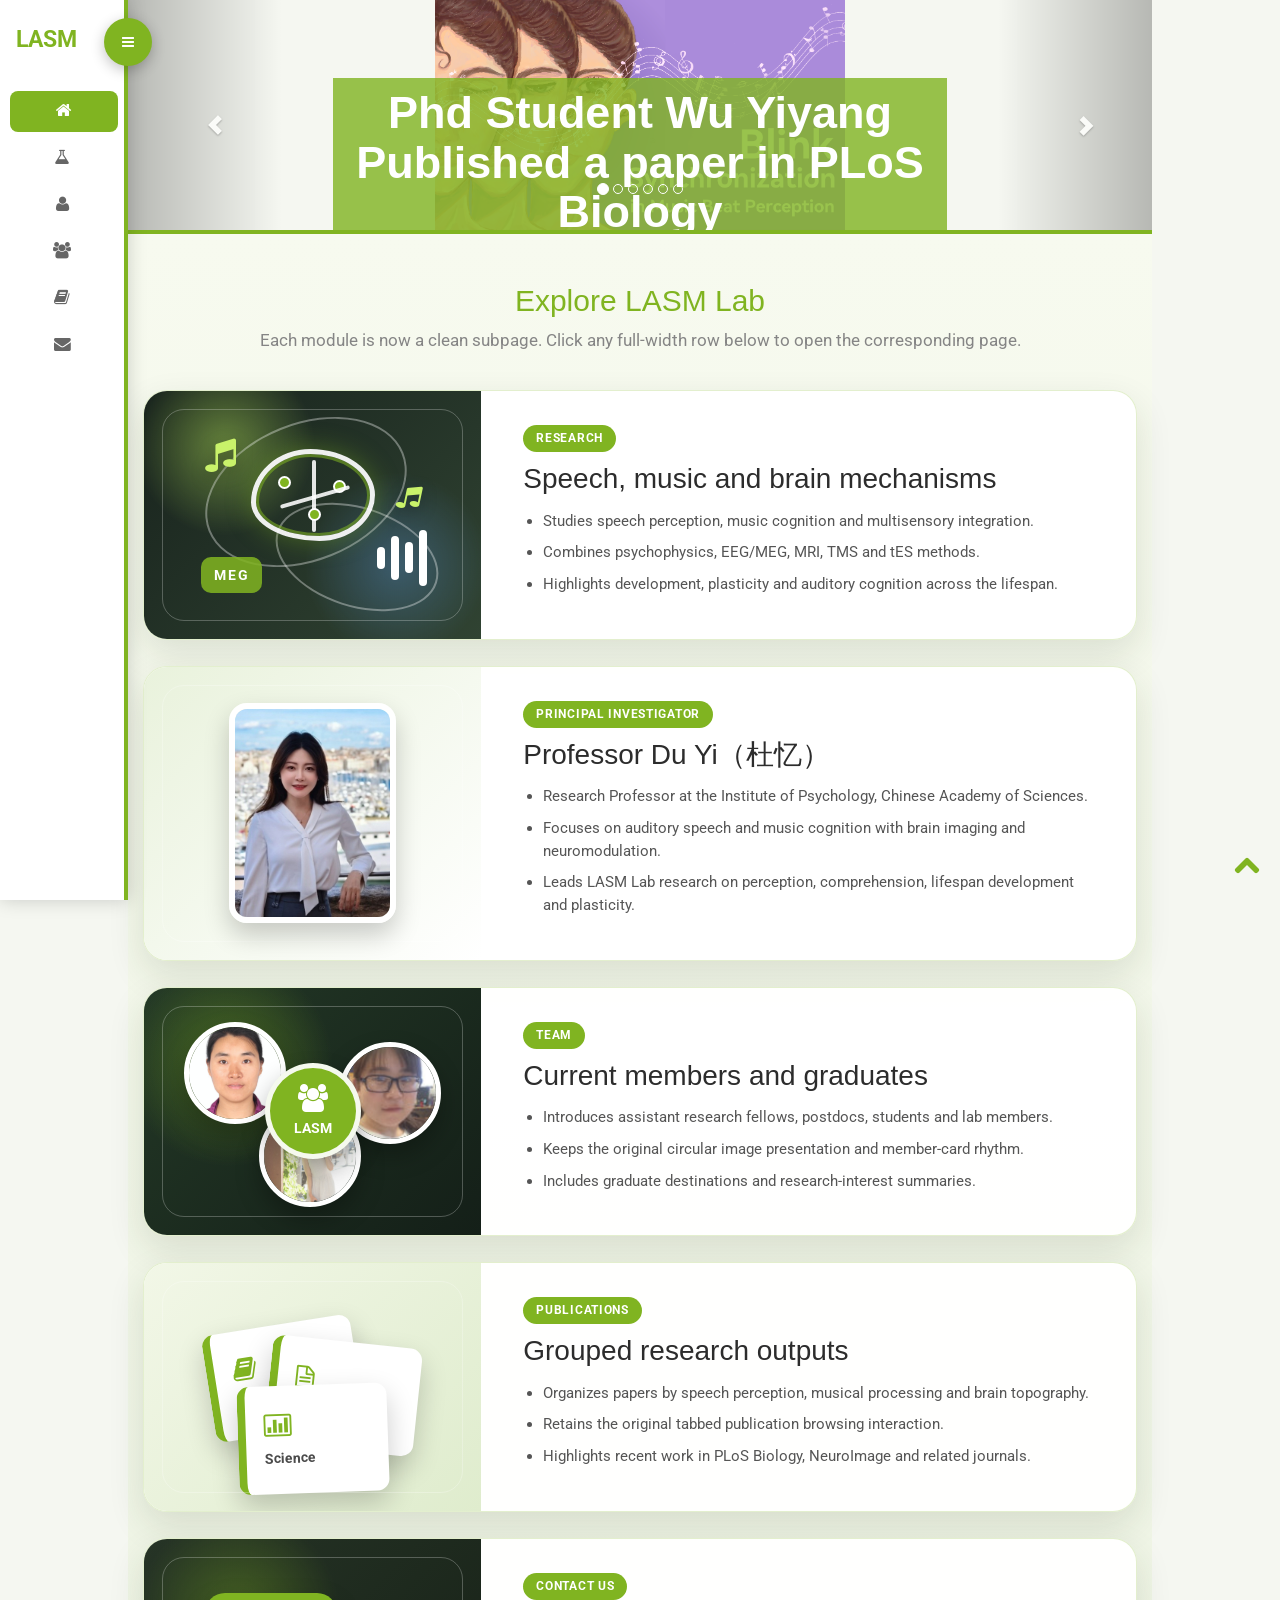
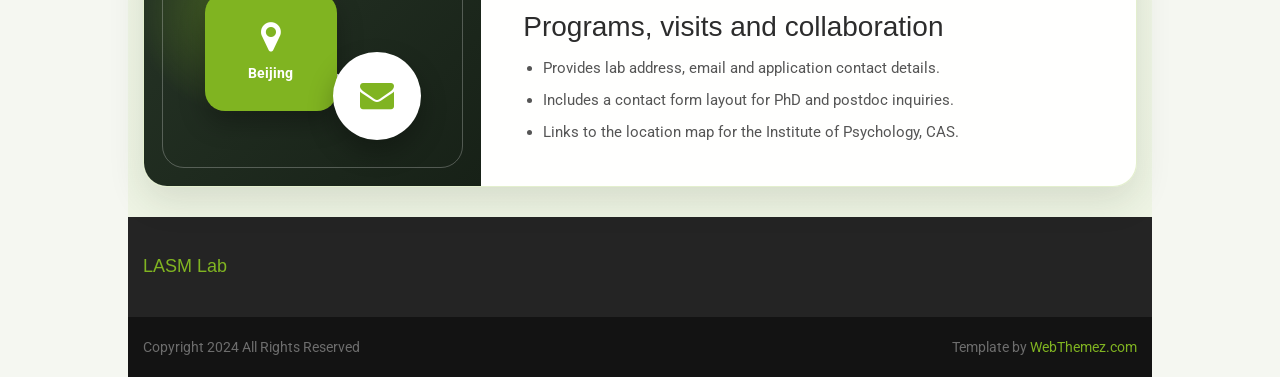
==== index.html @ 6d39d261 "Center page content within viewport" ====
<!doctype html>
<!--[if IE 7 ]>    <html lang="en-gb" class="isie ie7 oldie no-js"> <![endif]-->
<!--[if IE 8 ]>    <html lang="en-gb" class="isie ie8 oldie no-js"> <![endif]-->
<!--[if IE 9 ]>    <html lang="en-gb" class="isie ie9 no-js"> <![endif]-->
<!--[if (gt IE 9)|!(IE)]><!--> <html lang="en-gb" class="no-js"> <!--<![endif]-->
<head>
    <meta charset="utf-8">
    <meta name="viewport" content="width=device-width, initial-scale=1, maximum-scale=1">
    <!--[if lt IE 9]>
    <meta http-equiv="X-UA-Compatible" content="IE=edge,chrome=1">
    <![endif]-->
    <title>LASM Lab - Home</title>
    <meta name="description" content="LASM Lab website">
    <meta name="author" content="LASM Lab">
    <!--[if lt IE 9]>
    <script src="http://html5shim.googlecode.com/svn/trunk/html5.js"></script>
    <![endif]-->
    <!--[if lte IE 8]>
    <script type="text/javascript" src="http://explorercanvas.googlecode.com/svn/trunk/excanvas.js"></script>
    <![endif]-->
    <link rel="stylesheet" href="css/bootstrap.min.css" />
    <link rel="stylesheet" type="text/css" href="css/isotope.css" media="screen" />
    <link rel="stylesheet" href="js/fancybox/jquery.fancybox.css" type="text/css" media="screen" />
    <link rel="stylesheet" type="text/css" href="css/da-slider.css" />
    <link rel="stylesheet" href="css/styles.css" />
    <link href="font/css/font-awesome.min.css" rel="stylesheet">
    <style>
    .justified-text {
        text-align: justify;
        text-justify: inter-word;
    }

    .img-center {
        display: block;
        margin-left: auto;
        margin-right: auto;
        width: 40%;
        background-color: white;
    }

    .team-member .pos {
        color: white;
    }
    </style>
</head>
<body class="multi-page-site">
<div id="top"></div>
<button class="sidebar-toggle" type="button" aria-label="Toggle navigation" aria-expanded="true">
    <i class="fa fa-bars"></i>
</button>
<aside class="side-nav" aria-label="Main navigation">
    <a href="index.html" class="side-logo"><b>LASM</b><span> Lab</span></a>
    <nav>
        <ul>
                <li class="active"><a href="index.html"><i class="fa fa-home"></i><span>Home</span></a></li>
                <li><a href="research.html"><i class="fa fa-flask"></i><span>Research</span></a></li>
                <li><a href="pi.html"><i class="fa fa-user"></i><span>PI</span></a></li>
                <li><a href="team.html"><i class="fa fa-users"></i><span>Team</span></a></li>
                <li><a href="publications.html"><i class="fa fa-book"></i><span>Publications</span></a></li>
                <li><a href="contact.html"><i class="fa fa-envelope"></i><span>Contact Us</span></a></li>
        </ul>
    </nav>
</aside>
<div class="sidebar-scrim" aria-hidden="true"></div>
<main class="site-main">
<section id="home">
    <div id="myCarousel" class="carousel slide" data-ride="carousel">
        <!-- Indicators -->
        <ol class="carousel-indicators">
            <li data-target="#myCarousel" data-slide-to="0" class="active"></li>
            <li data-target="#myCarousel" data-slide-to="1"></li>
            <li data-target="#myCarousel" data-slide-to="2"></li>
            <li data-target="#myCarousel" data-slide-to="3"></li>
            <li data-target="#myCarousel" data-slide-to="4"></li>
            <li data-target="#myCarousel" data-slide-to="5"></li>
        </ol>
        <div class="carousel-inner">
            <div class="item active">
                <a href="https://doi.org/10.1371/journal.pbio.3003456" target="_blank">
                    <img src="images/Plosbiology_yiyang.png" alt="First slide" class="img-center" />
                </a>
                <div class="container">
                    <div class="carousel-caption">
                        <h1>Phd Student Wu Yiyang Published a paper in PLoS Biology</h1>
                    </div>
                </div>
            </div>
            <div class="item">
                <a href="https://doi.org/10.1371/journal.pbio.3003247" target="_blank">
                    <img src="images/Plosbiology_zhanglei.png" alt="Second slide" class="img-center" />
                </a>
                <div class="container">
                    <div class="carousel-caption">
                        <h1>Phd Student Zhang Lei Published a paper in PLoS Biology</h1>
                    </div>
                </div>
            </div>
            <div class="item">
                <a href="https://doi.org/10.1016/j.neuroimage.2024.120804" target="_blank">
                    <img src="images/guowei_neuroimage.jpg" alt="Third slide" class="img-center" />
                </a>
                <div class="container">
                    <div class="carousel-caption">
                        <h1>Phd Student Wu Guowei Published a paper in Neuroimage</h1>
                    </div>
                </div>
            </div>
            <div class="item">
                <a href="https://www.nature.com/articles/s42003-024-06630-7#Abs1" target="_blank">
                    <img src="images/Wang_CB.png" alt="Fourth slide" class="img-center" />
                </a>
                <div class="container">
                    <div class="carousel-caption">
                        <h1>Assistant Research Professor Wang Xiuyi Published a paper in Communications Biology</h1>
                    </div>
                </div>
            </div>
            <div class="item">
                <a href="https://psych.cas.cn/news/kyjz/202406/t20240612_7187549.html" target="_blank">
                    <img src="images/Jin_NB.png" alt="Fifth slide" class="img-center" />
                </a>
                <div class="container">
                    <div class="carousel-caption">
                        <h1>Post Doc Jin Xinhu Published a paper in Neuroscience Bulletin</h1>
                    </div>
                </div>
            </div>
            <div class="item">
                <a href="https://www.jneurosci.org/content/44/22/e2223232024" target="_blank">
                    <img src="images/JN_wang.jpg" alt="Sixth slide" class="img-center" />
                </a>
                <div class="container">
                    <div class="carousel-caption">
                        <h1>Assistant Research Professor Wang Published a paper in Journal of Neuroscience</h1>
                    </div>
                </div>
            </div>
        </div>
        <a class="left carousel-control" href="#myCarousel" data-slide="prev"><span class="glyphicon glyphicon-chevron-left"></span></a>
        <a class="right carousel-control" href="#myCarousel" data-slide="next"><span class="glyphicon glyphicon-chevron-right"></span></a>
    </div>
</section>
<section class="page-section quick-links-section">
    <div class="container">
        <div class="heading text-center home-section-heading">
            <h2>Explore LASM Lab</h2>
            <p>Each module is now a clean subpage. Click any full-width row below to open the corresponding page.</p>
        </div>
        <div class="subpage-list">
            <a class="subpage-row research-row" href="research.html" aria-label="Open Research page">
                <div class="subpage-visual research-visual" aria-hidden="true">
                    <div class="research-orbit orbit-one"></div>
                    <div class="research-orbit orbit-two"></div>
                    <div class="brain-shape">
                        <span class="brain-node node-one"></span>
                        <span class="brain-node node-two"></span>
                        <span class="brain-node node-three"></span>
                    </div>
                    <i class="fa fa-music music-note note-one"></i>
                    <i class="fa fa-music music-note note-two"></i>
                    <div class="meg-panel">MEG</div>
                    <div class="wave-line"><span></span><span></span><span></span><span></span></div>
                </div>
                <div class="subpage-copy">
                    <span class="subpage-label">Research</span>
                    <h3>Speech, music and brain mechanisms</h3>
                    <ul>
                        <li>Studies speech perception, music cognition and multisensory integration.</li>
                        <li>Combines psychophysics, EEG/MEG, MRI, TMS and tES methods.</li>
                        <li>Highlights development, plasticity and auditory cognition across the lifespan.</li>
                    </ul>
                </div>
            </a>

            <a class="subpage-row pi-row" href="pi.html" aria-label="Open PI page">
                <div class="subpage-visual photo-visual" aria-hidden="true">
                    <img src="images/duyi_latest.jpg" alt="">
                </div>
                <div class="subpage-copy">
                    <span class="subpage-label">Principal Investigator</span>
                    <h3>Professor Du Yi（杜忆）</h3>
                    <ul>
                        <li>Research Professor at the Institute of Psychology, Chinese Academy of Sciences.</li>
                        <li>Focuses on auditory speech and music cognition with brain imaging and neuromodulation.</li>
                        <li>Leads LASM Lab research on perception, comprehension, lifespan development and plasticity.</li>
                    </ul>
                </div>
            </a>

            <a class="subpage-row team-row" href="team.html" aria-label="Open Team page">
                <div class="subpage-visual team-visual" aria-hidden="true">
                    <img class="team-bubble bubble-one" src="images/WangXiuyi.PNG" alt="">
                    <img class="team-bubble bubble-two" src="images/ZhaoWanying.PNG" alt="">
                    <img class="team-bubble bubble-three" src="images/YouSiqi.PNG" alt="">
                    <div class="team-center"><i class="fa fa-users"></i><span>LASM</span></div>
                </div>
                <div class="subpage-copy">
                    <span class="subpage-label">Team</span>
                    <h3>Current members and graduates</h3>
                    <ul>
                        <li>Introduces assistant research fellows, postdocs, students and lab members.</li>
                        <li>Keeps the original circular image presentation and member-card rhythm.</li>
                        <li>Includes graduate destinations and research-interest summaries.</li>
                    </ul>
                </div>
            </a>

            <a class="subpage-row publications-row" href="publications.html" aria-label="Open Publications page">
                <div class="subpage-visual publications-visual" aria-hidden="true">
                    <div class="paper-card paper-one"><i class="fa fa-book"></i><span>PLoS</span></div>
                    <div class="paper-card paper-two"><i class="fa fa-file-text-o"></i><span>NeuroImage</span></div>
                    <div class="paper-card paper-three"><i class="fa fa-bar-chart-o"></i><span>Science</span></div>
                </div>
                <div class="subpage-copy">
                    <span class="subpage-label">Publications</span>
                    <h3>Grouped research outputs</h3>
                    <ul>
                        <li>Organizes papers by speech perception, musical processing and brain topography.</li>
                        <li>Retains the original tabbed publication browsing interaction.</li>
                        <li>Highlights recent work in PLoS Biology, NeuroImage and related journals.</li>
                    </ul>
                </div>
            </a>

            <a class="subpage-row contact-row" href="contact.html" aria-label="Open Contact Us page">
                <div class="subpage-visual contact-visual" aria-hidden="true">
                    <div class="map-card">
                        <i class="fa fa-map-marker"></i>
                        <span>Beijing</span>
                    </div>
                    <div class="mail-card"><i class="fa fa-envelope"></i></div>
                    <div class="route-line"></div>
                </div>
                <div class="subpage-copy">
                    <span class="subpage-label">Contact Us</span>
                    <h3>Programs, visits and collaboration</h3>
                    <ul>
                        <li>Provides lab address, email and application contact details.</li>
                        <li>Includes a contact form layout for PhD and postdoc inquiries.</li>
                        <li>Links to the location map for the Institute of Psychology, CAS.</li>
                    </ul>
                </div>
            </a>
        </div>
    </div>
</section>

<footer class="page-section">
    <div class="container">
        <div class="row">
            <div class="col-md-4 col-sm-6 about">
                <a href="#" class="logoDark"><h4>LASM Lab</h4></a>
                <p></p>
                
            </div>
        </div><!-- END Row -->
    </div>
</footer>
<!--/.page-section-->
<section class="copyright">
    <div class="container">
        <div class="row">
            <div class="col-sm-12">
                <div class="pull-left copyRights">Copyright 2024 All Rights Reserved</div>
                <div class="pull-right webThemez">Template by <a href="http://webThemez.com"> WebThemez.com</a></div>
            </div>
        </div>  <!-- / .row -->
    </div>
</section>
<a href="#top" class="topHome"><i class="fa fa-chevron-up fa-2x"></i></a>
</main>
<!--[if lte IE 8]><script src="//ajax.googleapis.com/ajax/libs/jquery/1.11.0/jquery.min.js"></script><![endif]-->
<script src="js/modernizr-latest.js"></script>
<script src="js/jquery-1.8.2.min.js" type="text/javascript"></script>
<script src="js/bootstrap.min.js" type="text/javascript"></script>
<script src="js/jquery.isotope.min.js" type="text/javascript"></script>
<script src="js/fancybox/jquery.fancybox.pack.js" type="text/javascript"></script>
<script src="js/jquery.nav.js" type="text/javascript"></script>
<script src="js/jquery.cslider.js" type="text/javascript"></script>
<script src="js/custom.js" type="text/javascript"></script>
</body>
</html>
---- css/isotope.css ----
/* Start: Recommended Isotope styles */

/**** Isotope Filtering ****/

.isotope-item {
  z-index: 2;
}

.isotope-hidden.isotope-item {
  pointer-events: none;
  z-index: 1;
}

/**** Isotope CSS3 transitions ****/

.isotope,
.isotope .isotope-item {
  -webkit-transition-duration: 0.8s;
     -moz-transition-duration: 0.8s;
      -ms-transition-duration: 0.8s;
       -o-transition-duration: 0.8s;
          transition-duration: 0.8s;
}

.isotope {
  -webkit-transition-property: height, width;
     -moz-transition-property: height, width;
      -ms-transition-property: height, width;
       -o-transition-property: height, width;
          transition-property: height, width;
}

.isotope .isotope-item {
  -webkit-transition-property: -webkit-transform, opacity;
     -moz-transition-property:    -moz-transform, opacity;
      -ms-transition-property:     -ms-transform, opacity;
       -o-transition-property:         top, left, opacity;
          transition-property:         transform, opacity;
}

/**** disabling Isotope CSS3 transitions ****/

.isotope.no-transition,
.isotope.no-transition .isotope-item,
.isotope .isotope-item.no-transition {
  -webkit-transition-duration: 0s;
     -moz-transition-duration: 0s;
      -ms-transition-duration: 0s;
       -o-transition-duration: 0s;
          transition-duration: 0s;
}

/* End: Recommended Isotope styles */



/* disable CSS transitions for containers with infinite scrolling*/
.isotope.infinite-scrolling {
  -webkit-transition: none;
     -moz-transition: none;
      -ms-transition: none;
       -o-transition: none;
          transition: none;
}



/**** Isotope styles ****/

/* required for containers to inherit vertical size from window */
/*html,
body {
  height: 100%;
}*/

#container {
  border: 1px solid #666;
  padding: 5px;
  margin-bottom: 20px;
}

.element {
  width: 110px;
  height: 110px;
  margin: 5px;
  float: left;
  overflow: hidden;
  position: relative;
  background: #888;
  color: #222;
  -webkit-border-top-right-radius: 1.2em;
      -moz-border-radius-topright: 1.2em;
          border-top-right-radius: 1.2em;
}

.element.alkali          { background: #F00; background: hsl(   0, 100%, 50%); }
.element.alkaline-earth  { background: #F80; background: hsl(  36, 100%, 50%); }
.element.lanthanoid      { background: #FF0; background: hsl(  72, 100%, 50%); }
.element.actinoid        { background: #0F0; background: hsl( 108, 100%, 50%); }
.element.transition      { background: #0F8; background: hsl( 144, 100%, 50%); }
.element.post-transition { background: #0FF; background: hsl( 180, 100%, 50%); }
.element.metalloid       { background: #08F; background: hsl( 216, 100%, 50%); }
.element.other.nonmetal  { background: #00F; background: hsl( 252, 100%, 50%); }
.element.halogen         { background: #F0F; background: hsl( 288, 100%, 50%); }
.element.noble-gas       { background: #F08; background: hsl( 324, 100%, 50%); }


.element * {
  position: absolute;
  margin: 0;
}

.element .symbol {
  left: 0.2em;
  top: 0.4em;
  font-size: 3.8em;
  line-height: 1.0em;
  color: #FFF;
}
.element.large .symbol {
  font-size: 4.5em;
}

.element.fake .symbol {
  color: #000;
}

.element .name {
  left: 0.5em;
  bottom: 1.6em;
  font-size: 1.05em;
}

.element .weight {
  font-size: 0.9em;
  left: 0.5em;
  bottom: 0.5em;
}

.element .number {
  font-size: 1.25em;
  font-weight: bold;
  color: hsla(0,0%,0%,.5);
  right: 0.5em;
  top: 0.5em;
}

.variable-sizes .element.width2 { width: 230px; }

.variable-sizes .element.height2 { height: 230px; }

.variable-sizes .element.width2.height2 {
  font-size: 2.0em;
}

.element.large,
.variable-sizes .element.large,
.variable-sizes .element.large.width2.height2 {
  font-size: 3.0em;
  width: 350px;
  height: 350px;
  z-index: 100;
}

.clickable .element:hover {
  cursor: pointer;
}

.clickable .element:hover h3 {
  text-shadow:
    0 0 10px white,
    0 0 10px white
  ;
}

.clickable .element:hover h2 {
  color: white;
}
---- css/da-slider.css ----
.da-slider{
	width: 100%;
	min-width: 520px;
	height: 500px;
	position: relative;
	margin: 4% auto;
	overflow: hidden;
	/*background: transparent url(../images/waves.gif) repeat 0% 0%;
	border-top: 8px solid #efc34a;
	border-bottom: 8px solid #efc34a;
	box-shadow: 0px 1px 1px rgba(0,0,0,0.2), 0px -2px 1px #fff;*/ 
	-webkit-transition: background-position 1s ease-out 0.3s;
	-moz-transition: background-position 1s ease-out 0.3s;
	-o-transition: background-position 1s ease-out 0.3s;
	-ms-transition: background-position 1s ease-out 0.3s;
	transition: background-position 1s ease-out 0.3s;
}
.da-slide{
	position: absolute;
	width: 100%;
	height: 100%;
	top: 0px;
	left: 0px; 
	text-align: left;
}
.da-slide-current{
	z-index: 1000;
}
.da-slider-fb .da-slide{
	left: 100%;
}
.da-slider-fb  .da-slide.da-slide-current{
	left: 0px;
}
.da-slide h2,
.da-slide p,
.da-slide .da-link,
.da-slide .da-img{
	position: absolute;
	opacity: 0;
	left: 110%;
}
.da-slider-fb .da-slide h2,
.da-slider-fb .da-slide p,
.da-slider-fb .da-slide .da-link{
	left: 10%;
	opacity: 1;
}
.da-slider-fb .da-slide .da-img{
	left: 60%;
	opacity: 1;
}
.da-slide h2{
	color: #fff;
	font-size: 66px;
	width: 50%;
	top: 60px;
	white-space: nowrap;
	z-index: 10;
	text-shadow: 1px 1px 1px rgba(0,0,0,0.1); 
	font-weight: 700;
}
.da-slide p{
	width: 45%;
	top: 155px;
	color: #916c05;
	font-size: 18px;
	line-height: 26px;
	height: 80px;
	overflow: hidden;
	font-style: italic;
	font-weight: 400;
	font-style: italic;
}
.da-slide .da-img{
	text-align: center;
	width: 30%;
	top: 70px;
	height: 256px;
	line-height: 320px;
	left: 110%; /*60%*/
}
.da-slide .da-link{
	top: 270px; /*depends on p height*/
	color: #fff;
	text-shadow: 1px 1px 1px rgba(0,0,0,0.2);
	border: 3px solid rgba(255,255,255,0.8);
	padding: 2px 20px 0px;
	font-size: 16px;
	line-height: 30px;
	width: auto;
	text-align: center;
	background: rgba(255,255,255,0.2);
}
.da-slide .da-link:hover{
	background: rgba(255,255,255,0.3);
}
.da-dots{
	width: 100%;
	position: absolute;
	text-align: center;
	left: 0px;
	bottom: 20px;
	z-index: 2000;
	-moz-user-select: none;
	-webkit-user-select: none;
}
.da-dots span{
	display: inline-block;
	position: relative;
	width: 12px;
	height: 12px;
	border-radius: 50%;
	background: #fb6c00;
	margin: 3px;
	cursor: pointer;
	box-shadow: 
		1px 1px 1px rgba(0,0,0,0.1) inset, 
		1px 1px 1px rgba(255,255,255,0.1);
}
.da-dots span.da-dots-current:after{
	content: '';
	width: 8px;
	height: 8px;
	position: absolute;
	top: 2px;
	left: 2px;
	border-radius: 50%;
	background: rgb(255,255,255);
	background: -moz-linear-gradient(top, rgba(255,255,255,1) 0%, rgba(246,246,246,1) 47%, rgba(237,237,237,1) 100%);
	background: -webkit-gradient(linear, left top, left bottom, color-stop(0%,rgba(255,255,255,1)), color-stop(47%,rgba(246,246,246,1)), color-stop(100%,rgba(237,237,237,1)));
	background: -webkit-linear-gradient(top, rgba(255,255,255,1) 0%,rgba(246,246,246,1) 47%,rgba(237,237,237,1) 100%);
	background: -o-linear-gradient(top, rgba(255,255,255,1) 0%,rgba(246,246,246,1) 47%,rgba(237,237,237,1) 100%);
	background: -ms-linear-gradient(top, rgba(255,255,255,1) 0%,rgba(246,246,246,1) 47%,rgba(237,237,237,1) 100%);
	background: linear-gradient(top, rgba(255,255,255,1) 0%,rgba(246,246,246,1) 47%,rgba(237,237,237,1) 100%);
	filter: progid:DXImageTransform.Microsoft.gradient( startColorstr='#ffffff', endColorstr='#ededed',GradientType=0 );
}
.da-arrows{
	-moz-user-select: none;
	-webkit-user-select: none;
}
.da-arrows span{
	position: absolute;
	top: 50%;
	height: 30px;
	width: 30px;
	border-radius: 50%;
	background:rgba(255, 255, 255, 0.29);    
	cursor: pointer;
	z-index: 2000;
	opacity: 0;
	box-shadow: 
		1px 1px 1px rgba(0,0,0,0.1) inset, 
		1px 1px 1px rgba(255,255,255,0.1);
	-webkit-transition: opacity 0.4s ease-in-out-out 0.2s;
	-moz-transition: opacity 0.4s ease-in-out-out 0.2s;
	-o-transition: opacity 0.4s ease-in-out-out 0.2s;
	-ms-transition: opacity 0.4s ease-in-out-out 0.2s;
	transition: opacity 0.4s ease-in-out-out 0.2s;
}
.da-slider:hover .da-arrows span{
	opacity: 1;
}
.da-arrows span:after{
	content: '';
	position: absolute;
	width: 20px;
	height: 20px;
	top: 5px;
	left: 5px;
	background: transparent url(../images/arrows.png) no-repeat top left;
	border-radius: 50%;
	box-shadow: 1px 1px 2px rgba(0,0,0,0.1);
}
.da-arrows span:hover:after{
	box-shadow: 1px 1px 4px rgba(0,0,0,0.3);
}
.da-arrows span:active:after{
	box-shadow: 1px 1px 1px rgba(255,255,255,0.1);
}
.da-arrows span.da-arrows-next:after{
	background-position: top right;
}
.da-arrows span.da-arrows-prev{
	left: 15px;
}
.da-arrows span.da-arrows-next{
	right: 15px;
}

.da-slide-current h2,
.da-slide-current p,
.da-slide-current .da-link{
	left: 10%;
	opacity: 1;
}
.da-slide-current .da-img{
	left: 60%;
	opacity: 1;
}
/* Animation classes and animations */

/* Slide in from the right*/
.da-slide-fromright h2{
	-webkit-animation: fromRightAnim1 0.6s ease-in-out 0.8s both;
	-moz-animation: fromRightAnim1 0.6s ease-in-out 0.8s both;
	-o-animation: fromRightAnim1 0.6s ease-in-out 0.8s both;
	-ms-animation: fromRightAnim1 0.6s ease-in-out 0.8s both;
	animation: fromRightAnim1 0.6s ease-in-out 0.8s both;
}
.da-slide-fromright p{
	-webkit-animation: fromRightAnim2 0.6s ease-in-out 0.8s both;
	-moz-animation: fromRightAnim2 0.6s ease-in-out 0.8s both;
	-o-animation: fromRightAnim2 0.6s ease-in-out 0.8s both;
	-ms-animation: fromRightAnim2 0.6s ease-in-out 0.8s both;
	animation: fromRightAnim2 0.6s ease-in-out 0.8s both;
}
.da-slide-fromright .da-link{
	-webkit-animation: fromRightAnim3 0.4s ease-in-out 1.2s both;
	-moz-animation: fromRightAnim3 0.4s ease-in-out 1.2s both;
	-o-animation: fromRightAnim3 0.4s ease-in-out 1.2s both;
	-ms-animation: fromRightAnim3 0.4s ease-in-out 1.2s both;
	animation: fromRightAnim3 0.4s ease-in-out 1.2s both;
}
.da-slide-fromright .da-img{
	-webkit-animation: fromRightAnim4 0.6s ease-in-out 0.8s both;
	-moz-animation: fromRightAnim4 0.6s ease-in-out 0.8s both;
	-o-animation: fromRightAnim4 0.6s ease-in-out 0.8s both;
	-ms-animation: fromRightAnim4 0.6s ease-in-out 0.8s both;
	animation: fromRightAnim4 0.6s ease-in-out 0.8s both;
}
@-webkit-keyframes fromRightAnim1{
	0%{ left: 110%; opacity: 0; }
	100%{ left: 10%; opacity: 1; }
}
@-webkit-keyframes fromRightAnim2{
	0%{ left: 110%; opacity: 0; }
	100%{ left: 10%; opacity: 1; }
}
@-webkit-keyframes fromRightAnim3{
	0%{ left: 110%; opacity: 0; }
	1%{ left: 10%; opacity: 0; }
	100%{ left: 10%; opacity: 1; }
}
@-webkit-keyframes fromRightAnim4{
	0%{ left: 110%; opacity: 0; }
	100%{ left: 60%; opacity: 1; }
}

@-moz-keyframes fromRightAnim1{
	0%{ left: 110%; opacity: 0; }
	100%{ left: 10%; opacity: 1; }
}
@-moz-keyframes fromRightAnim2{
	0%{ left: 110%; opacity: 0; }
	100%{ left: 10%; opacity: 1; }
}
@-moz-keyframes fromRightAnim3{
	0%{ left: 110%; opacity: 0; }
	1%{ left: 10%; opacity: 0; }
	100%{ left: 10%; opacity: 1; }
}
@-moz-keyframes fromRightAnim4{
	0%{ left: 110%; opacity: 0; }
	100%{ left: 60%; opacity: 1; }
}

@-o-keyframes fromRightAnim1{
	0%{ left: 110%; opacity: 0; }
	100%{ left: 10%; opacity: 1; }
}
@-o-keyframes fromRightAnim2{
	0%{ left: 110%; opacity: 0; }
	100%{ left: 10%; opacity: 1; }
}
@-o-keyframes fromRightAnim3{
	0%{ left: 110%; opacity: 0; }
	1%{ left: 10%; opacity: 0; }
	100%{ left: 10%; opacity: 1; }
}
@-o-keyframes fromRightAnim4{
	0%{ left: 110%; opacity: 0; }
	100%{ left: 60%; opacity: 1; }
}

@-ms-keyframes fromRightAnim1{
	0%{ left: 110%; opacity: 0; }
	100%{ left: 10%; opacity: 1; }
}
@-ms-keyframes fromRightAnim2{
	0%{ left: 110%; opacity: 0; }
	100%{ left: 10%; opacity: 1; }
}
@-ms-keyframes fromRightAnim3{
	0%{ left: 110%; opacity: 0; }
	1%{ left: 10%; opacity: 0; }
	100%{ left: 10%; opacity: 1; }
}
@-ms-keyframes fromRightAnim4{
	0%{ left: 110%; opacity: 0; }
	100%{ left: 60%; opacity: 1; }
}

@keyframes fromRightAnim1{
	0%{ left: 110%; opacity: 0; }
	100%{ left: 10%; opacity: 1; }
}
@keyframes fromRightAnim2{
	0%{ left: 110%; opacity: 0; }
	100%{ left: 10%; opacity: 1; }
}
@keyframes fromRightAnim3{
	0%{ left: 110%; opacity: 0; }
	1%{ left: 10%; opacity: 0; }
	100%{ left: 10%; opacity: 1; }
}
@keyframes fromRightAnim4{
	0%{ left: 110%; opacity: 0; }
	100%{ left: 60%; opacity: 1; }
}
/* Slide in from the left*/
.da-slide-fromleft h2{
	-webkit-animation: fromLeftAnim1 0.6s ease-in-out 0.6s both;
	-moz-animation: fromLeftAnim1 0.6s ease-in-out 0.6s both;
	-o-animation: fromLeftAnim1 0.6s ease-in-out 0.6s both;
	-ms-animation: fromLeftAnim1 0.6s ease-in-out 0.6s both;
	animation: fromLeftAnim1 0.6s ease-in-out 0.6s both;
}
.da-slide-fromleft p{
	-webkit-animation: fromLeftAnim2 0.6s ease-in-out 0.6s both;
	-moz-animation: fromLeftAnim2 0.6s ease-in-out 0.6s both;
	-o-animation: fromLeftAnim2 0.6s ease-in-out 0.6s both;
	-ms-animation: fromLeftAnim2 0.6s ease-in-out 0.6s both;
	animation: fromLeftAnim2 0.6s ease-in-out 0.6s both;
}
.da-slide-fromleft .da-link{
	-webkit-animation: fromLeftAnim3 0.4s ease-in-out 1.2s both;
	-moz-animation: fromLeftAnim3 0.4s ease-in-out 1.2s both;
	-o-animation: fromLeftAnim3 0.4s ease-in-out 1.2s both;
	-ms-animation: fromLeftAnim3 0.4s ease-in-out 1.2s both;
	animation: fromLeftAnim3 0.4s ease-in-out 1.2s both;
}
.da-slide-fromleft .da-img{
	-webkit-animation: fromLeftAnim4 0.6s ease-in-out 0.6s both;
	-moz-animation: fromLeftAnim4 0.6s ease-in-out 0.6s both;
	-o-animation: fromLeftAnim4 0.6s ease-in-out 0.6s both;
	-ms-animation: fromLeftAnim4 0.6s ease-in-out 0.6s both;
	animation: fromLeftAnim4 0.6s ease-in-out 0.6s both;
}
@-webkit-keyframes fromLeftAnim1{
	0%{ left: -110%; opacity: 0; }
	100%{ left: 10%; opacity: 1; }
}
@-webkit-keyframes fromLeftAnim2{
	0%{ left: -110%; opacity: 0; }
	100%{ left: 10%; opacity: 1; }
}
@-webkit-keyframes fromLeftAnim3{
	0%{ left: -110%; opacity: 0; }
	1%{ left: 10%; opacity: 0; }
	100%{ left: 10%; opacity: 1; }
}
@-webkit-keyframes fromLeftAnim4{
	0%{ left: -110%; opacity: 0; }
	100%{ left: 60%; opacity: 1; }
}

@-moz-keyframes fromLeftAnim1{
	0%{ left: -110%; opacity: 0; }
	100%{ left: 10%; opacity: 1; }
}
@-moz-keyframes fromLeftAnim2{
	0%{ left: -110%; opacity: 0; }
	100%{ left: 10%; opacity: 1; }
}
@-moz-keyframes fromLeftAnim3{
	0%{ left: -110%; opacity: 0; }
	1%{ left: 10%; opacity: 0; }
	100%{ left: 10%; opacity: 1; }
}
@-moz-keyframes fromLeftAnim4{
	0%{ left: -110%; opacity: 0; }
	100%{ left: 60%; opacity: 1; }
}

@-o-keyframes fromLeftAnim1{
	0%{ left: -110%; opacity: 0; }
	100%{ left: 10%; opacity: 1; }
}
@-o-keyframes fromLeftAnim2{
	0%{ left: -110%; opacity: 0; }
	100%{ left: 10%; opacity: 1; }
}
@-o-keyframes fromLeftAnim3{
	0%{ left: -110%; opacity: 0; }
	1%{ left: 10%; opacity: 0; }
	100%{ left: 10%; opacity: 1; }
}
@-o-keyframes fromLeftAnim4{
	0%{ left: -110%; opacity: 0; }
	100%{ left: 60%; opacity: 1; }
}

@-ms-keyframes fromLeftAnim1{
	0%{ left: -110%; opacity: 0; }
	100%{ left: 10%; opacity: 1; }
}
@-ms-keyframes fromLeftAnim2{
	0%{ left: -110%; opacity: 0; }
	100%{ left: 10%; opacity: 1; }
}
@-ms-keyframes fromLeftAnim3{
	0%{ left: -110%; opacity: 0; }
	1%{ left: 10%; opacity: 0; }
	100%{ left: 10%; opacity: 1; }
}
@-ms-keyframes fromLeftAnim4{
	0%{ left: -110%; opacity: 0; }
	100%{ left: 60%; opacity: 1; }
}

@keyframes fromLeftAnim1{
	0%{ left: -110%; opacity: 0; }
	100%{ left: 10%; opacity: 1; }
}
@keyframes fromLeftAnim2{
	0%{ left: -110%; opacity: 0; }
	100%{ left: 10%; opacity: 1; }
}
@keyframes fromLeftAnim3{
	0%{ left: -110%; opacity: 0; }
	1%{ left: 10%; opacity: 0; }
	100%{ left: 10%; opacity: 1; }
}
@keyframes fromLeftAnim4{
	0%{ left: -110%; opacity: 0; }
	100%{ left: 60%; opacity: 1; }
}
/* Slide out to the right */
.da-slide-toright h2{
	-webkit-animation: toRightAnim1 0.6s ease-in-out 0.6s both;
	-moz-animation: toRightAnim1 0.6s ease-in-out 0.6s both;
	-o-animation: toRightAnim1 0.6s ease-in-out 0.6s both;
	-ms-animation: toRightAnim1 0.6s ease-in-out 0.6s both;
	animation: toRightAnim1 0.6s ease-in-out 0.6s both;
}
.da-slide-toright p{
	-webkit-animation: toRightAnim2 0.6s ease-in-out 0.3s both;
	-moz-animation: toRightAnim2 0.6s ease-in-out 0.3s both;
	-o-animation: toRightAnim2 0.6s ease-in-out 0.3s both;
	-ms-animation: toRightAnim2 0.6s ease-in-out 0.3s both;
	animation: toRightAnim2 0.6s ease-in-out 0.3s both;
}
.da-slide-toright .da-link{
	-webkit-animation: toRightAnim3 0.4s ease-in-out both;
	-moz-animation: toRightAnim3 0.4s ease-in-out both;
	-o-animation: toRightAnim3 0.4s ease-in-out both;
	-ms-animation: toRightAnim3 0.4s ease-in-out both;
	animation: toRightAnim3 0.4s ease-in-out both;
}
.da-slide-toright .da-img{
	-webkit-animation: toRightAnim4 0.6s ease-in-out both;
	-moz-animation: toRightAnim4 0.6s ease-in-out both;
	-o-animation: toRightAnim4 0.6s ease-in-out both;
	-ms-animation: toRightAnim4 0.6s ease-in-out both;
	animation: toRightAnim4 0.6s ease-in-out both;
}
@-webkit-keyframes toRightAnim1{
	0%{ left: 10%;  opacity: 1; }
	100%{ left: 100%; opacity: 0; }
}
@-webkit-keyframes toRightAnim2{
	0%{ left: 10%;  opacity: 1; }
	100%{ left: 100%; opacity: 0; }
}
@-webkit-keyframes toRightAnim3{
	0%{ left: 10%;  opacity: 1; }
	99%{ left: 10%; opacity: 0; }
	100%{ left: 100%; opacity: 0; }
}
@-webkit-keyframes toRightAnim4{
	0%{ left: 60%;  opacity: 1; }
	30%{ left: 55%;  opacity: 1; }
	100%{ left: 100%; opacity: 0; }
}

@-moz-keyframes toRightAnim1{
	0%{ left: 10%;  opacity: 1; }
	100%{ left: 100%; opacity: 0; }
}
@-moz-keyframes toRightAnim2{
	0%{ left: 10%;  opacity: 1; }
	100%{ left: 100%; opacity: 0; }
}
@-moz-keyframes toRightAnim3{
	0%{ left: 10%;  opacity: 1; }
	99%{ left: 10%; opacity: 0; }
	100%{ left: 100%; opacity: 0; }
}
@-moz-keyframes toRightAnim4{
	0%{ left: 60%;  opacity: 1; }
	30%{ left: 55%;  opacity: 1; }
	100%{ left: 100%; opacity: 0; }
}

@-o-keyframes toRightAnim1{
	0%{ left: 10%;  opacity: 1; }
	100%{ left: 100%; opacity: 0; }
}
@-o-keyframes toRightAnim2{
	0%{ left: 10%;  opacity: 1; }
	100%{ left: 100%; opacity: 0; }
}
@-o-keyframes toRightAnim3{
	0%{ left: 10%;  opacity: 1; }
	99%{ left: 10%; opacity: 0; }
	100%{ left: 100%; opacity: 0; }
}
@-o-keyframes toRightAnim4{
	0%{ left: 60%;  opacity: 1; }
	30%{ left: 55%;  opacity: 1; }
	100%{ left: 100%; opacity: 0; }
}

@-ms-keyframes toRightAnim1{
	0%{ left: 10%;  opacity: 1; }
	100%{ left: 100%; opacity: 0; }
}
@-ms-keyframes toRightAnim2{
	0%{ left: 10%;  opacity: 1; }
	100%{ left: 100%; opacity: 0; }
}
@-ms-keyframes toRightAnim3{
	0%{ left: 10%;  opacity: 1; }
	99%{ left: 10%; opacity: 0; }
	100%{ left: 100%; opacity: 0; }
}
@-ms-keyframes toRightAnim4{
	0%{ left: 60%;  opacity: 1; }
	30%{ left: 55%;  opacity: 1; }
	100%{ left: 100%; opacity: 0; }
}

@keyframes toRightAnim1{
	0%{ left: 10%;  opacity: 1; }
	100%{ left: 100%; opacity: 0; }
}
@keyframes toRightAnim2{
	0%{ left: 10%;  opacity: 1; }
	100%{ left: 100%; opacity: 0; }
}
@keyframes toRightAnim3{
	0%{ left: 10%;  opacity: 1; }
	99%{ left: 10%; opacity: 0; }
	100%{ left: 100%; opacity: 0; }
}
@keyframes toRightAnim4{
	0%{ left: 60%;  opacity: 1; }
	30%{ left: 55%;  opacity: 1; }
	100%{ left: 100%; opacity: 0; }
}
/* Slide out to the left*/
.da-slide-toleft h2{
	-webkit-animation: toLeftAnim1 0.6s ease-in-out both;
	-moz-animation: toLeftAnim1 0.6s ease-in-out both;
	-o-animation: toLeftAnim1 0.6s ease-in-out both;
	-ms-animation: toLeftAnim1 0.6s ease-in-out both;
	animation: toLeftAnim1 0.6s ease-in-out both;
}
.da-slide-toleft p{
	-webkit-animation: toLeftAnim2 0.6s ease-in-out 0.3s both;
	-moz-animation: toLeftAnim2 0.6s ease-in-out 0.3s both;
	-o-animation: toLeftAnim2 0.6s ease-in-out 0.3s both;
	-ms-animation: toLeftAnim2 0.6s ease-in-out 0.3s both;
	animation: toLeftAnim2 0.6s ease-in-out 0.3s both;
}
.da-slide-toleft .da-link{
	-webkit-animation: toLeftAnim3 0.6s ease-in-out 0.6s both;
	-moz-animation: toLeftAnim3 0.6s ease-in-out 0.6s both;
	-o-animation: toLeftAnim3 0.6s ease-in-out 0.6s both;
	-ms-animation: toLeftAnim3 0.6s ease-in-out 0.6s both;
	animation: toLeftAnim3 0.6s ease-in-out 0.6s both;
}
.da-slide-toleft .da-img{
	-webkit-animation: toLeftAnim4 0.6s ease-in-out 0.5s both;
	-moz-animation: toLeftAnim4 0.6s ease-in-out 0.5s both;
	-o-animation: toLeftAnim4 0.6s ease-in-out 0.5s both;
	-ms-animation: toLeftAnim4 0.6s ease-in-out 0.5s both;
	animation: toLeftAnim4 0.6s ease-in-out 0.5s both;
}
@-webkit-keyframes toLeftAnim1{
	0%{ left: 10%;  opacity: 1; }
	30%{ left: 15%;  opacity: 1; }
	100%{ left: -50%; opacity: 0; }
}
@-webkit-keyframes toLeftAnim2{
	0%{ left: 10%;  opacity: 1; }
	30%{ left: 15%;  opacity: 1; }
	100%{ left: -50%; opacity: 0; }
}
@-webkit-keyframes toLeftAnim3{
	0%{ left: 10%;  opacity: 1; }
	100%{ left: -50%; opacity: 0; }
}
@-webkit-keyframes toLeftAnim4{
	0%{ left: 60%;  opacity: 1; }
	70%{ left: 30%;  opacity: 0; }
	100%{ left: -50%; opacity: 0; }
}

@-moz-keyframes toLeftAnim1{
	0%{ left: 10%;  opacity: 1; }
	30%{ left: 15%;  opacity: 1; }
	100%{ left: -50%; opacity: 0; }
}
@-moz-keyframes toLeftAnim2{
	0%{ left: 10%;  opacity: 1; }
	30%{ left: 15%;  opacity: 1; }
	100%{ left: -50%; opacity: 0; }
}
@-moz-keyframes toLeftAnim3{
	0%{ left: 10%;  opacity: 1; }
	100%{ left: -50%; opacity: 0; }
}
@-moz-keyframes toLeftAnim4{
	0%{ left: 60%;  opacity: 1; }
	70%{ left: 30%;  opacity: 0; }
	100%{ left: -50%; opacity: 0; }
}

@-o-keyframes toLeftAnim1{
	0%{ left: 10%;  opacity: 1; }
	30%{ left: 15%;  opacity: 1; }
	100%{ left: -50%; opacity: 0; }
}
@-o-keyframes toLeftAnim2{
	0%{ left: 10%;  opacity: 1; }
	30%{ left: 15%;  opacity: 1; }
	100%{ left: -50%; opacity: 0; }
}
@-o-keyframes toLeftAnim3{
	0%{ left: 10%;  opacity: 1; }
	100%{ left: -50%; opacity: 0; }
}
@-o-keyframes toLeftAnim4{
	0%{ left: 60%;  opacity: 1; }
	70%{ left: 30%;  opacity: 0; }
	100%{ left: -50%; opacity: 0; }
}

@-ms-keyframes toLeftAnim1{
	0%{ left: 10%;  opacity: 1; }
	30%{ left: 15%;  opacity: 1; }
	100%{ left: -50%; opacity: 0; }
}
@-ms-keyframes toLeftAnim2{
	0%{ left: 10%;  opacity: 1; }
	30%{ left: 15%;  opacity: 1; }
	100%{ left: -50%; opacity: 0; }
}
@-ms-keyframes toLeftAnim3{
	0%{ left: 10%;  opacity: 1; }
	100%{ left: -50%; opacity: 0; }
}
@-ms-keyframes toLeftAnim4{
	0%{ left: 60%;  opacity: 1; }
	70%{ left: 30%;  opacity: 0; }
	100%{ left: -50%; opacity: 0; }
}

@keyframes toLeftAnim1{
	0%{ left: 10%;  opacity: 1; }
	30%{ left: 15%;  opacity: 1; }
	100%{ left: -50%; opacity: 0; }
}
@keyframes toLeftAnim2{
	0%{ left: 10%;  opacity: 1; }
	30%{ left: 15%;  opacity: 1; }
	100%{ left: -50%; opacity: 0; }
}
@keyframes toLeftAnim3{
	0%{ left: 10%;  opacity: 1; }
	100%{ left: -50%; opacity: 0; }
}
@keyframes toLeftAnim4{
	0%{ left: 60%;  opacity: 1; }
	70%{ left: 30%;  opacity: 0; }
	100%{ left: -50%; opacity: 0; }
}

@media (min-width: 768px) {
 
}
@media (max-width: 768px) {
 
}
@media (max-width: 480px) {
 
}
---- css/styles.css ----
/*
Theme Name: Green Corp 
Author URI: http://webthemez.com/
Description: This theme is a best responsive web template. It would be great for a corporate websites, business websites, personal blog.
License: Free to use for personal and commercial, but you need to place back link in the bottom of the template.
*/
@import url(http://fonts.googleapis.com/css?family=Roboto:400,900,500);

* {
    margin: 0;
    padding: 0;
    font-family: 'Roboto', 'sans-serif';
}

body {
    font-size: 14px;
    font-family: 'Roboto', 'sans-serif';
    -webkit-font-smoothing: antialiased;
    background: #fff;
}

::selection {
    color: #fff;
    background: #80B421;
}

::-moz-selection {
    color: #fff;
    background: #80B421;
}

p {
    color: #858585;
}

.pDark p {
    color: #6D6D6D;
}

.pDark h3 {
    color: #BEBEBE;
}

.btn, .form-control, .team-socials i {
    border-radius: 5px !important;
}

.button-outline {
    -webkit-font-smoothing: antialiased;
    display: inline-block;
    vertical-align: middle;
    zoom: 1;
    color: #fff;
    padding: 10px 25px;
    border: 2px solid #fff;
    border-radius: 0px;
    font-size: 16px;
    font-weight: 400;
    background: rgba(255,255,255,0.15);
}

    .button-outline:hover {
        color: #fff;
        background: rgba(255,255,255,0.35);
    }

a {
    color: #80B421;
    text-decoration: none;
    text-shadow: none;
    -webkit-transition: all 0.2s linear;
    -moz-transition: all 0.2s linear;
    -ms-transition: all 0.2s linear;
    -o-transition: all 0.2s linear;
    transition: all 0.2s linear;
}

    a:hover {
        color: #6EAA00;
        text-decoration: none;
    }

.btn {
    border: 0px;
    border-radius: 0px;
}

    .btn:hover {
        background: #6EAA00;
    }

.btn-primary {
    background: #80B421;
}

.form-control {
    border-radius: 0px;
}

.mrgn30 {
    margin: 30px 0;
}

.copyright {
    color: #6D6D6D;
    background: #131313;
    padding: 20px 0;
}

#top {
    position: relative;
}

.topHome {
    position: fixed;
    bottom: 20px;
    right: 20px;
    z-index: 5;
}
/* Header 
----------------------------------------------*/
.header {
    position: fixed;
    width: 100%;
    background: #fff;
    z-index: 50;
    border-radius: 0;
    box-shadow: 0 0 10px rgba(0,0,0,0.2);
    top: 0px;
}

.navbar-inverse .navbar-toggle {
    border-color: #80B421;
    background-color: #80B421;
}

    .navbar-inverse .navbar-toggle .icon-bar {
        /*background-color: #80B421;*/
    }

    .navbar-inverse .navbar-toggle:hover, .navbar-inverse .navbar-toggle:focus {
        background: #80B421;
    }

.navbar-inverse .navbar-nav > li > a:hover, .navbar-inverse .navbar-nav > li > a:focus {
    color: #80B421;
}

.navbar-inverse .navbar-toggle:hover .icon-bar {
    background: #fff;
}

.navbar-toggle {
}
/*.carousel-inner*/
#myCarousel {
    margin-top: 50px;
    border-bottom: 4px solid #80B421;
}

.carousel-inner > .item {
}

.carousel-caption {
    padding: 0px;
    bottom: 40%;
    display: block;
    height: 80px;
}

    .carousel-caption h1 {
        font-size: 45px;
        padding: 10px 15px;
        background: rgba(128, 180, 33, 0.80);
        color: #FFFFFF;
        text-shadow: none;
        font-weight: bold;
        display: inline-block;
    }
    /*.carousel-caption h1 {
			background: rgba(0,0,0,0.2);
			text-align: center;
			color:#fff;
			font: 95px/1 "Impact";
			text-transform: uppercase;
			display: block;
			text-shadow:#253e45 -1px 1px 0,
			#253e45 -2px 2px 0,
			#d45848 -3px 3px 0,
			#d45848 -4px 4px 0;
			margin: 5% auto 5%;
		}*/
    .carousel-caption h3 {
        font-size: 30px;
        color: #1C4604;
        font-weight: bold;
        text-shadow: #fff 1px 1px 1px;
    }

.actionPanel {
    padding: 25px 0;
    background: #80B421;
}

    .actionPanel h3 {
        margin: 0px;
    }

.circle {
    background: #80B421;
    height: 60px;
    width: 60px;
    border-radius: 35px;
    color: #fff;
    line-height: 60px !important;
}
/*----Nav ----*/
.header .navbar-brand {
    float: left;
    padding: 16px 15px;
    line-height: 18px;
    height: 50px;
    /*color:#80B421;*/
}

.navbar-brand b {
    color: #80B421;
}

.logo {
    font-size: 2.2em;
    text-shadow: none;
    margin: 8px 0 0 0;
}

    .logo:hover {
        color: #5A5A5A;
    }



.header .navbar {
    margin: 0;
    background: #fff;
    border: 0;
}

.navbar-inverse .navbar-nav > li > a {
    color: #858585;
    font-size: 1.2em;
    line-height: normal;
    margin: 17px 10px;
    padding: 6px 10px !important;
    border-radius: 5px;
}

.navbar-inverse .navbar-nav > .active > a, .navbar-inverse .navbar-nav > .active > a:hover, .navbar-inverse .navbar-nav > .active > a:focus {
    color: #fff;
    border-bottom: 2px solid #80B421;
    box-sizing: border-box;
    background: #80b421;
}

.navbar-nav > li:hover > a {
    color: #80B421;
}

.header .navbar-nav > li > a {
    padding: 25px 18px;
}

.page-section {
    width: 100%;
    height: auto;
    padding: 30px 0;
}

.noPadd {
    padding: 0;
}

.page-section h1 {
    font-size: 3.5em;
    margin: 90px 0 30px;
    line-height: 1.2em;
}

    .page-section h1 span {
        font-weight: 200;
    }

.page-section h2 {
    color: #80B421;
}

.page-section p {
    font-size: 1.1em;
    line-height: 1.6em;
}
.darkBg p {
    color: #d9d0d0; /* 正白色 */
}

/* 对于浅色背景 */
.whiteBg p {
    color: #010101; /* 正黑色 */
}

.darkBg {
    background: rgb(44, 44, 44);
}

.darklg {
    background: rgb(196, 191, 191);
}

    .darkBg h2 {
        color: #fff;
    }

    .darkBg .fa {
        color: #80B421;
    }
/*--- Banner ----*/
#overlay {
    position: fixed;
    width: 100%;
    height: 100%;
    z-index: 0;
    background-size: 2px 100%;
    background: url("../images/overlay.png") rgba(0,0,0,.6) !IMPORTANT;
}

.banner-container {
    width: 100%;
    position: relative;
    padding: 0px;
    box-shadow: 0px 0px 1px rgba(0,0,0,0.4);
    max-height: 600px;
    height: 600px;
    background: url("../images/banner-bg.jpg") no-repeat;
    background-size: 100% 100%;
    background-size: cover;
}

.bannerOverlay {
    content: '';
    width: 100%;
    position: absolute;
    background-image: url(../images/bg_line.png);
    background-repeat: repeat;
    max-height: 600px;
    height: 600px;
    z-index: 1;
}

.banner-content {
    position: relative;
    z-index: 3;
}

    .banner-content h2 {
        color: #fff;
        font-size: 3.5em;
        margin: 2% 0 30px;
        line-height: 1.2em;
    }

    .banner-content p {
        font-size: 1.9em;
        font-weight: normal;
        color: #B9B9B9;
    }

.sub-heading {
    padding: 15px 0;
}

    .sub-heading h2 {
        font-size: 18px;
        margin: 15px 0 8px !important;
    }

    .sub-heading p {
        color: #5A5A5A;
    }

.heading {
    padding-bottom: 30px;
}

    .heading p {
        font-size: 1.2em;
    }

.pdingBtm30 {
    padding-bottom: 30px;
}
/* Services
    -------------------------------------------------*/
.grid .text-content {
    padding-left: 35%;
}

.grid .text-content {
    display: block;
    padding-left: 19%;
    padding-right: 8%;
}

.grid .grid-item {
}

.grid .text-content h5 {
    font-weight: bold;
}

.grid .grid-item .item-content {
    display: block;
    outline: none;
    text-decoration: none;
    padding: 20px 0;
}

.item-content .fa {
    position: absolute;
    color: #646464;
    font-size: 4.5em;
    top: 36px;
}
/* Team
    ---------------------------------------------------*/
.team-member {
    margin-bottom: 15px;
}

.member-img {
    border: 2px solid #80B421;
    border-radius: 188px;
    overflow: hidden;
}

.team-member .pos {
    display: block;
    margin: 0 0 0 15px;
    text-align: center;
    color: white;
}

.team-member .member-img img {
    max-width: 250px;
    margin: 0 auto;
    /*border:2px #D3D3D3 solid;*/
}

.team-member h3 {
    font-size: 22px;
    line-height: 32px;
    margin: 10px 0 0 15px;
    text-align: center;
    color: white;
}

.team-member .pos {
    display: block;
    margin: 0 0 0 15px;
    text-align: center;
    color: white;
}

.team-member .contact a {
    padding: 0 8px;
}

.descrition {
    min-height: 90px;
    /*text-align: center;*/
    /*border-bottom: 1px solid #dadde2;*/
    padding: 5px 15px;
}

.team-member {
    padding-top: 5px;
}

.team-socials {
    margin: 15px 0;
    display: block;
    text-align: center;
}

    .team-socials i {
        width: 42px;
        height: 42px;
        line-height: 42px;
        background: transparent;
        border: 2px solid #E7EBEF;
        margin: 0px 5px 0px 0px;
        position: relative;
        display: inline-block;
        text-align: center;
        font-size: 18px;
    }



    .team-member-graduate {
        margin-bottom: 15px;
        text-align: center;
    }
    
    .team-member-graduate .member-img {
        width:  300px;  /* 固定宽度,可以根据需要调整 */
        height: 300px; /* 固定高度,可以根据需要调整 */
        margin: 0 auto;
        overflow: hidden;
        border: 2px solid #80B421;
        border-radius: 50%;
    }
    
    .team-member-graduate .member-img img {
        width: 100%;
        height: 100%;
        object-fit: cover; /* 确保图片填充整个容器 */
    }
    
    .team-member-graduate h3 {
        font-size: 22px;
        line-height: 32px;
        margin: 10px 0;
        color: black;
    }
    
    .team-member-graduate .pos {
        display: block;
        margin: 0 0 10px;
        color: black;
    }
    
    .team-member-graduate .descrition {
        min-height: 90px;
        padding: 5px 15px;
        color: black;
    }
    
    .team-member-graduate .team-socials {
        margin: 15px 0;
    }
    
    .team-member-graduate .team-socials i {
        width: 42px;
        height: 42px;
        line-height: 42px;
        background: transparent;
        border: 2px solid #E7EBEF;
        margin: 0 5px;
        display: inline-block;
        text-align: center;
        font-size: 18px;
        color: black;
    }
/* ------- */

.isotopeWrapper article {
    margin-bottom: 30px;
}

#portfolio {
    background: rgb(44, 44, 44);
}

    #portfolio img {
        width: 100%;
    }

    #portfolio article p {
        margin-bottom: 1.45em; /*set next row on the baseline*/
    }

nav#filter {
    margin-bottom: 1.5em;
}

    nav#filter li {
        display: inline-block;
        margin: 0 0 0 5px;
    }

    nav#filter a {
        padding: 4px 12px;
        line-height: 20px;
        border: 1px solid #80B421;
        text-decoration: none;
    }

.current {
    background: #80B421;
    color: #fff;
}

.portfolio-items article img {
    width: 100%;
}

.portfolio-item {
    display: block;
    position: relative;
    -webkit-transition: all 0.2s ease-in-out;
    -moz-transition: all 0.2s ease-in-out;
    -o-transition: all 0.2s ease-in-out;
    transition: all 0.2s ease-in-out;
}

    .portfolio-item img {
        -webkit-transition: all 300ms linear;
        -moz-transition: all 300ms linear;
        -o-transition: all 300ms linear;
        -ms-transition: all 300ms linear;
        transition: all 300ms linear;
    }

    .portfolio-item .portfolio-desc {
        display: block;
        opacity: 0;
        position: absolute;
        width: 100%;
        left: 0;
        top: 0;
        color: rgba(220, 220, 220);
    }

.fancybox-overlay {
    background: rgba(0, 0, 0, 0.64);
}

.portfolio-item:hover .portfolio-desc {
    padding-top: 20%;
    height: 100%;
    transition: all 200ms ease-in-out 0s;
    opacity: 1;
    background: rgba(128, 180, 33, 0.47);
}

.portfolio-item .portfolio-desc a {
    color: #fff;
    text-align: center;
    display: block;
}

    .portfolio-item .portfolio-desc a:hover {
        /*text-shadow: 2px 2px 1px rgba(0, 0, 0, 0.7);*/
        text-decoration: none;
    }

.portfolio-item .portfolio-desc .folio-info {
    top: -20px;
    padding: 30px;
    height: 0;
    opacity: 0;
    position: relative;
}

.portfolio-item:hover .folio-info {
    height: 100%;
    opacity: 1;
    transition: all 500ms ease-in-out 0s;
    top: 5px;
}



.portfolio-item .portfolio-desc .folio-info h5 {
    text-transform: uppercase;
    text-align: center;
    font-weight: bold;
    font-size: 1.4em;
}

.portfolio-item .portfolio-desc .folio-info p {
    color: #ffffff;
    font-size: 12px;
}

.page-section.intro {
    min-height: 600px;
}

.btn {
    font-weight: 200;
}

.btn-dark {
    background: #444;
    color: #fff;
}

    .btn-dark:hover {
        background: #000;
        color: #fff;
    }

.back-to-top {
    display: inline-block;
    clear: both;
    background: #fff;
    color: #333;
    padding: 0 10px 5px;
    margin: 20px 0 0;
    text-shadow: none;
}

    .back-to-top:hover {
        background: #333;
        color: #fff;
        text-decoration: none;
    }

hr {
    border-color: #ddd;
}

body {
    margin: 0;
    font-family: Arial, sans-serif;
}

#navigation {
    position: fixed;
    top: 0;
    right: 0;
    margin: 0;
    padding: 0;
    width: 200px;
    background: #ffffff;
    box-shadow: 0 10px 10px -10px #000000;
}

    #navigation > li {
        margin: 0;
        padding: 0;
        list-style: none;
    }

        #navigation > li > a {
            margin: 1px;
            color: #000000;
            background: #cccccc;
            display: block;
            padding: 5px;
            text-decoration: none;
            transition: all 400ms;
        }

            #navigation > li > a.current,
            #navigation > li:hover > a {
                background: #999999;
            }

.pageSection {
    min-height: 600px;
    padding: 20px;
    background: #dddddd;
}

    .pageSection:nth-child(odd) {
        background: #eeeeee;
    }

.socialIcons li {
    list-style: none;
    display: inline;
    margin-right: 6px;
}

footer {
    background-color: #242424;
    color: #8e8e8e;
    font-size: 14px;
    padding-top: 20px;
}

    footer ul li {
        list-style: none;
    }

.contact ul li {
    margin-bottom: 10px;
}

    .contact ul li i {
        margin-right: 15px;
    }

.spclBtn {
    background: rgba(255, 255, 255, 0.73);
    color: #000;
}

@media (min-width: 768px) {
    .header .navbar-brand {
        padding-left: 0;
    }

    .navbar-nav {
        float: right;
    }
}

@media (max-width: 768px) {
    .banner-container {
        background-size: contain;
    }

    .team-member .member-img img {
        max-width: 100%;
    }

    .banner-container {
        width: 100%;
        max-height: 432px;
    }

    .bannerOverlay {
        max-height: 432px;
    }

    .navbar-inverse .navbar-nav > li > a {
        font-size: 1.1em;
        margin: 19px 3px;
    }

    .da-slider {
        width: 100%;
        min-width: initial;
        height: 400px;
        margin: 0px auto;
    }

    .header .navbar-nav > li > a {
        padding: 25px 12px;
    }


    .portfolio-item:hover .folio-info {
        top: 0px;
    }

    .portfolio-item .portfolio-desc .folio-info {
        padding: 0px;
    }

        .portfolio-item .portfolio-desc .folio-info h5 {
            font-size: 1em;
        }

    .carousel-caption h1 {
        font-size: 29px;
    }

    .carousel-caption h3 {
        font-size: 20px;
    }
}

@media (max-width:760px) {
    .header .navbar-nav > li > a {
        padding: 7px 12px;
        font-size: 14px;
    }

    .navbar-inverse .navbar-collapse, .navbar-inverse .navbar-form {
        border-color: #A8A8A8;
    }

    .navbar-inverse .navbar-nav > li > a {
        font-size: 1.1em;
        margin: 4px 3px;
    }

    .navbar-header {
        margin: 6px 0;
    }
}

@media (max-width: 480px) {
    .banner-container {
        width: 100%;
        background-size: contain;
        height: 270px;
    }

    .bannerOverlay {
        height: 270px;
    }

    .da-slider {
        width: 100%;
        min-width: initial;
        height: 205px;
        position: relative;
        margin: 0 auto;
    }

    .da-slide h2 {
        font-size: 40px;
        text-align: center;
        width: initial;
        top: 10px;
    }

    .da-slide p {
        width: 65%;
        top: 65px;
        height: 50px;
    }

    .carousel-caption h1 {
        font-size: 24px;
    }

    .carousel-caption h3 {
        font-size: 16px;
    }

    .page-section h1 {
        font-size: 3em;
    }

    .page-section h2 {
        font-size: 2em;
    }

    .page-section p {
        font-size: 1em;
        margin: 0 0 20px;
    }

    .portfolio-item .portfolio-desc .folio-info h5 {
        font-size: 11px;
    }

    .copyRights, .webThemez {
        text-align: center;
        display: block;
        width: 100%;
        margin: 2px 0 4px 0;
    }

    .actionPanel {
        padding: 12px 0;
    }

        .actionPanel h3 {
            margin: 0px;
            font-size: 16px;
        }

    .page-section {
        padding: 15px 0;
    }

    .heading {
        padding-bottom: 0px;
    }
}

@media (max-width: 320px) {
    .banner-container {
        width: 100%;
        background-size: contain;
        height: 180px;
    }

    .bannerOverlay {
        height: 180px;
    }

    .carousel-caption h3 {
        display: none;
    }

    .carousel-caption h1 {
        font-size: 18px;
    }

    .da-slider {
        width: 100%;
        min-width: initial;
        height: 145px;
        position: relative;
        margin: 0 auto;
    }

    .da-slide h2 {
        font-size: 30px;
        text-align: center;
        width: initial;
        top: 10px;
    }

    .da-dots {
        bottom: 2px;
    }

    .grid .text-content {
        padding-left: 29%;
        padding-right: 2%;
    }

    .portfolio-item:hover .folio-info {
        top: 0px;
    }

    .portfolio-item .portfolio-desc .folio-info h5 {
        text-transform: uppercase;
        text-align: center;
        font-weight: normal;
        font-size: 10px;
        margin: 10px 0 0 0;
    }

    nav#filter li {
        display: inline-block;
        margin: 0 0 23px 5px;
    }
}

/* Multi-page layout with shared collapsible side navigation
----------------------------------------------*/
.multi-page-site {
    background: #f5f7f1;
}

.site-main {
    width: 80%;
    min-height: 100vh;
    margin-left: auto;
    margin-right: auto;
    box-sizing: border-box;
    transition: width 240ms ease, margin 240ms ease;
}

body.nav-collapsed .site-main {
    width: 80%;
    margin-left: auto;
    margin-right: auto;
}

.side-nav {
    position: fixed;
    top: 0;
    left: 0;
    z-index: 1000;
    width: 10%;
    min-width: 92px;
    max-width: 190px;
    height: 100vh;
    overflow-x: hidden;
    overflow-y: auto;
    background: #fff;
    border-right: 4px solid #80B421;
    box-shadow: 0 0 18px rgba(0, 0, 0, 0.18);
    transition: width 240ms ease, transform 240ms ease;
}

body.nav-collapsed .side-nav {
    width: 76px;
}

.side-logo {
    display: block;
    padding: 28px 22px 22px;
    color: #5A5A5A;
    font-size: 2em;
    line-height: 1;
    white-space: nowrap;
}

.side-logo b {
    color: #80B421;
}

.side-logo:hover,
.side-logo:focus {
    color: #5A5A5A;
    text-decoration: none;
}

.side-nav ul {
    margin: 0;
    padding: 12px 0 24px;
    list-style: none;
}

.side-nav li a {
    display: flex;
    align-items: center;
    gap: 10px;
    margin: 6px 8px;
    padding: 12px 10px;
    color: #666;
    border-radius: 8px;
    font-size: 1em;
    white-space: nowrap;
    transition: background 200ms ease, color 200ms ease, transform 200ms ease;
}

.side-nav li a:hover,
.side-nav li a:focus,
.side-nav li.active a {
    color: #fff;
    background: #80B421;
    text-decoration: none;
    transform: translateX(2px);
}

.side-nav li a i {
    min-width: 24px;
    text-align: center;
    font-size: 1.2em;
}

body.nav-collapsed .side-logo span,
body.nav-collapsed .side-nav li a span {
    display: none;
}

body.nav-collapsed .side-logo {
    padding-left: 16px;
    font-size: 1.65em;
}

body.nav-collapsed .side-nav li a {
    justify-content: center;
    margin-left: 8px;
    margin-right: 8px;
    padding-left: 10px;
    padding-right: 10px;
}

.sidebar-toggle {
    position: fixed;
    top: 18px;
    left: clamp(68px, calc(10% - 24px), 166px);
    z-index: 1100;
    width: 48px;
    height: 48px;
    border: 0;
    border-radius: 50%;
    color: #fff;
    background: #80B421;
    box-shadow: 0 4px 14px rgba(0, 0, 0, 0.24);
    transition: left 240ms ease, transform 200ms ease;
}

.sidebar-toggle:hover,
.sidebar-toggle:focus {
    transform: scale(1.04);
    outline: none;
}

body.nav-collapsed .sidebar-toggle {
    left: 50px;
}

.sidebar-scrim {
    display: none;
}

@media (max-width: 1400px) and (min-width: 992px) {
    .side-logo span,
    .side-nav li a span {
        display: none;
    }

    .side-logo {
        padding-left: 16px;
        font-size: 1.65em;
    }

    .side-nav li a {
        justify-content: center;
        margin-left: 8px;
        margin-right: 8px;
        padding-left: 10px;
        padding-right: 10px;
    }
}


.multi-page-site #myCarousel {
    margin-top: 0;
}

.quick-links-section {
    background: linear-gradient(180deg, #f7faef 0%, #eef4e4 100%);
}

.home-section-heading {
    padding-bottom: 26px;
}

.subpage-list {
    display: flex;
    flex-direction: column;
    gap: 26px;
}

.subpage-row {
    display: flex;
    align-items: stretch;
    min-height: 245px;
    overflow: hidden;
    color: #3b3b3b;
    background: rgba(255, 255, 255, 0.96);
    border: 1px solid rgba(128, 180, 33, 0.22);
    border-radius: 24px;
    box-shadow: 0 14px 36px rgba(34, 47, 16, 0.12);
    transition: transform 220ms ease, box-shadow 220ms ease, border-color 220ms ease;
}

.subpage-row:hover,
.subpage-row:focus {
    color: #3b3b3b;
    border-color: rgba(128, 180, 33, 0.7);
    box-shadow: 0 20px 48px rgba(34, 47, 16, 0.2);
    text-decoration: none;
    transform: translateY(-4px);
}

.subpage-visual {
    position: relative;
    flex: 0 0 34%;
    min-height: 245px;
    overflow: hidden;
    background: #263026;
}

.subpage-visual::after {
    content: '';
    position: absolute;
    inset: 18px;
    border: 1px solid rgba(255, 255, 255, 0.25);
    border-radius: 22px;
    pointer-events: none;
}

.subpage-copy {
    flex: 1;
    padding: 34px 42px;
}

.subpage-label {
    display: inline-block;
    margin-bottom: 10px;
    padding: 5px 13px;
    color: #fff;
    background: #80B421;
    border-radius: 999px;
    font-size: 0.85em;
    font-weight: 700;
    letter-spacing: 0.06em;
    text-transform: uppercase;
}

.subpage-copy h3 {
    margin: 0 0 14px;
    color: #2c2c2c;
    font-size: 2em;
    line-height: 1.2em;
}

.subpage-copy ul {
    margin: 0;
    padding-left: 20px;
}

.subpage-copy li {
    margin-bottom: 9px;
    color: #555;
    font-size: 1.08em;
    line-height: 1.5em;
}

.research-visual {
    background:
        radial-gradient(circle at 24% 22%, rgba(187, 236, 91, 0.45), transparent 28%),
        radial-gradient(circle at 75% 70%, rgba(101, 167, 255, 0.3), transparent 30%),
        linear-gradient(135deg, #18231d 0%, #304332 100%);
}

.brain-shape {
    position: absolute;
    top: 58px;
    left: 50%;
    width: 124px;
    height: 92px;
    margin-left: -62px;
    border: 5px solid rgba(255, 255, 255, 0.92);
    border-radius: 48% 52% 45% 55% / 58% 50% 50% 42%;
    box-shadow: inset 0 0 0 3px rgba(128, 180, 33, 0.55), 0 0 26px rgba(128, 180, 33, 0.4);
}

.brain-shape::before,
.brain-shape::after {
    content: '';
    position: absolute;
    background: rgba(255, 255, 255, 0.88);
}

.brain-shape::before {
    left: 56px;
    top: 6px;
    width: 4px;
    height: 72px;
    border-radius: 8px;
}

.brain-shape::after {
    left: 23px;
    top: 41px;
    width: 72px;
    height: 4px;
    border-radius: 8px;
    transform: rotate(-16deg);
}

.brain-node {
    position: absolute;
    width: 13px;
    height: 13px;
    background: #80B421;
    border: 2px solid #fff;
    border-radius: 50%;
}

.node-one { left: 22px; top: 22px; }
.node-two { right: 24px; top: 26px; }
.node-three { left: 52px; bottom: 15px; }

.research-orbit {
    position: absolute;
    border: 2px solid rgba(255, 255, 255, 0.35);
    border-radius: 50%;
    transform: rotate(-22deg);
}

.orbit-one {
    top: 32px;
    left: 17%;
    width: 210px;
    height: 138px;
}

.orbit-two {
    right: 12%;
    bottom: 32px;
    width: 168px;
    height: 100px;
    transform: rotate(18deg);
}

.music-note {
    position: absolute;
    color: #c9f26a;
    text-shadow: 0 5px 16px rgba(0, 0, 0, 0.35);
}

.note-one { left: 18%; top: 46px; font-size: 36px; }
.note-two { right: 18%; top: 92px; font-size: 27px; transform: rotate(12deg); }

.meg-panel {
    position: absolute;
    left: 17%;
    bottom: 46px;
    padding: 8px 13px;
    color: #fff;
    background: rgba(128, 180, 33, 0.86);
    border-radius: 10px;
    font-weight: 700;
    letter-spacing: 0.12em;
}

.wave-line {
    position: absolute;
    right: 16%;
    bottom: 53px;
    display: flex;
    align-items: center;
    gap: 6px;
}

.wave-line span {
    display: block;
    width: 8px;
    background: #fff;
    border-radius: 999px;
}

.wave-line span:nth-child(1) { height: 22px; }
.wave-line span:nth-child(2) { height: 44px; }
.wave-line span:nth-child(3) { height: 31px; }
.wave-line span:nth-child(4) { height: 56px; }

.photo-visual {
    display: flex;
    align-items: center;
    justify-content: center;
    padding: 22px;
    background: linear-gradient(135deg, #e9f2dc 0%, #ffffff 100%);
}

.photo-visual img {
    position: relative;
    z-index: 1;
    max-width: 100%;
    max-height: 220px;
    object-fit: contain;
    border: 6px solid #fff;
    border-radius: 18px;
    box-shadow: 0 12px 26px rgba(0, 0, 0, 0.2);
}

.team-visual {
    background:
        radial-gradient(circle at 25% 30%, rgba(128, 180, 33, 0.45), transparent 34%),
        linear-gradient(135deg, #233826 0%, #141f18 100%);
}

.team-bubble {
    position: absolute;
    z-index: 1;
    width: 102px;
    height: 102px;
    object-fit: cover;
    border: 5px solid #fff;
    border-radius: 50%;
    box-shadow: 0 12px 25px rgba(0, 0, 0, 0.28);
}

.bubble-one { left: 12%; top: 34px; }
.bubble-two { right: 12%; top: 54px; }
.bubble-three { left: 34%; bottom: 28px; }

.team-center {
    position: absolute;
    left: 50%;
    top: 50%;
    z-index: 2;
    display: flex;
    flex-direction: column;
    align-items: center;
    justify-content: center;
    width: 96px;
    height: 96px;
    color: #fff;
    background: #80B421;
    border: 5px solid rgba(255, 255, 255, 0.92);
    border-radius: 50%;
    transform: translate(-50%, -50%);
    box-shadow: 0 12px 24px rgba(0, 0, 0, 0.3);
}

.team-center i {
    font-size: 28px;
}

.team-center span {
    margin-top: 5px;
    font-weight: 700;
}

.publications-visual {
    background: linear-gradient(135deg, #f2f7e7 0%, #dfeccd 100%);
}

.paper-card {
    position: absolute;
    left: 50%;
    top: 50%;
    display: flex;
    flex-direction: column;
    justify-content: center;
    width: 150px;
    height: 108px;
    padding: 18px;
    color: #4b4b4b;
    background: #fff;
    border-left: 8px solid #80B421;
    border-radius: 12px;
    box-shadow: 0 12px 28px rgba(0, 0, 0, 0.2);
}

.paper-card i {
    margin-bottom: 10px;
    color: #80B421;
    font-size: 26px;
}

.paper-card span {
    font-weight: 700;
}

.paper-one { transform: translate(-70%, -58%) rotate(-9deg); }
.paper-two { transform: translate(-30%, -42%) rotate(6deg); }
.paper-three { transform: translate(-50%, -2%) rotate(-2deg); }

.contact-visual {
    background:
        radial-gradient(circle at 28% 30%, rgba(128, 180, 33, 0.38), transparent 34%),
        linear-gradient(135deg, #263426 0%, #172117 100%);
}

.map-card,
.mail-card {
    position: absolute;
    z-index: 2;
    display: flex;
    align-items: center;
    justify-content: center;
    color: #fff;
    box-shadow: 0 12px 26px rgba(0, 0, 0, 0.28);
}

.map-card {
    left: 18%;
    top: 54px;
    flex-direction: column;
    width: 132px;
    height: 118px;
    background: #80B421;
    border-radius: 20px;
}

.map-card i {
    margin-bottom: 8px;
    font-size: 34px;
}

.map-card span {
    font-weight: 700;
}

.mail-card {
    right: 18%;
    bottom: 46px;
    width: 88px;
    height: 88px;
    background: #fff;
    border-radius: 50%;
}

.mail-card i {
    color: #80B421;
    font-size: 34px;
}

.route-line {
    position: absolute;
    left: 30%;
    right: 26%;
    top: 52%;
    height: 4px;
    background: repeating-linear-gradient(90deg, rgba(255, 255, 255, 0.9) 0 12px, transparent 12px 22px);
    transform: rotate(18deg);
}

@media (max-width: 991px) {
    .site-main,
    body.nav-collapsed .site-main {
        width: calc(100% - 24px);
        margin-left: auto;
        margin-right: auto;
        padding-top: 70px;
    }

    .side-nav,
    body.nav-collapsed .side-nav {
        width: 240px;
        transform: translateX(-260px);
    }

    body.nav-open .side-nav,
    body.nav-open.nav-collapsed .side-nav {
        transform: translateX(0);
    }

    body.nav-collapsed .side-logo span,
    body.nav-collapsed .side-nav li a span {
        display: inline;
    }

    .sidebar-toggle,
    body.nav-collapsed .sidebar-toggle {
        top: 12px;
        left: 18px;
    }

    body.nav-open .sidebar-scrim {
        display: block;
        position: fixed;
        inset: 0;
        z-index: 900;
        background: rgba(0, 0, 0, 0.35);
    }

    .subpage-row {
        flex-direction: column;
    }

    .subpage-visual {
        flex-basis: auto;
        min-height: 230px;
    }

    .subpage-copy {
        padding: 28px 30px;
    }
}

@media (max-width: 480px) {
    .img-center {
        width: 70%;
    }

    .subpage-copy {
        padding: 24px 22px;
    }

    .subpage-copy h3 {
        font-size: 1.55em;
    }

    .subpage-copy li {
        font-size: 1em;
    }
}
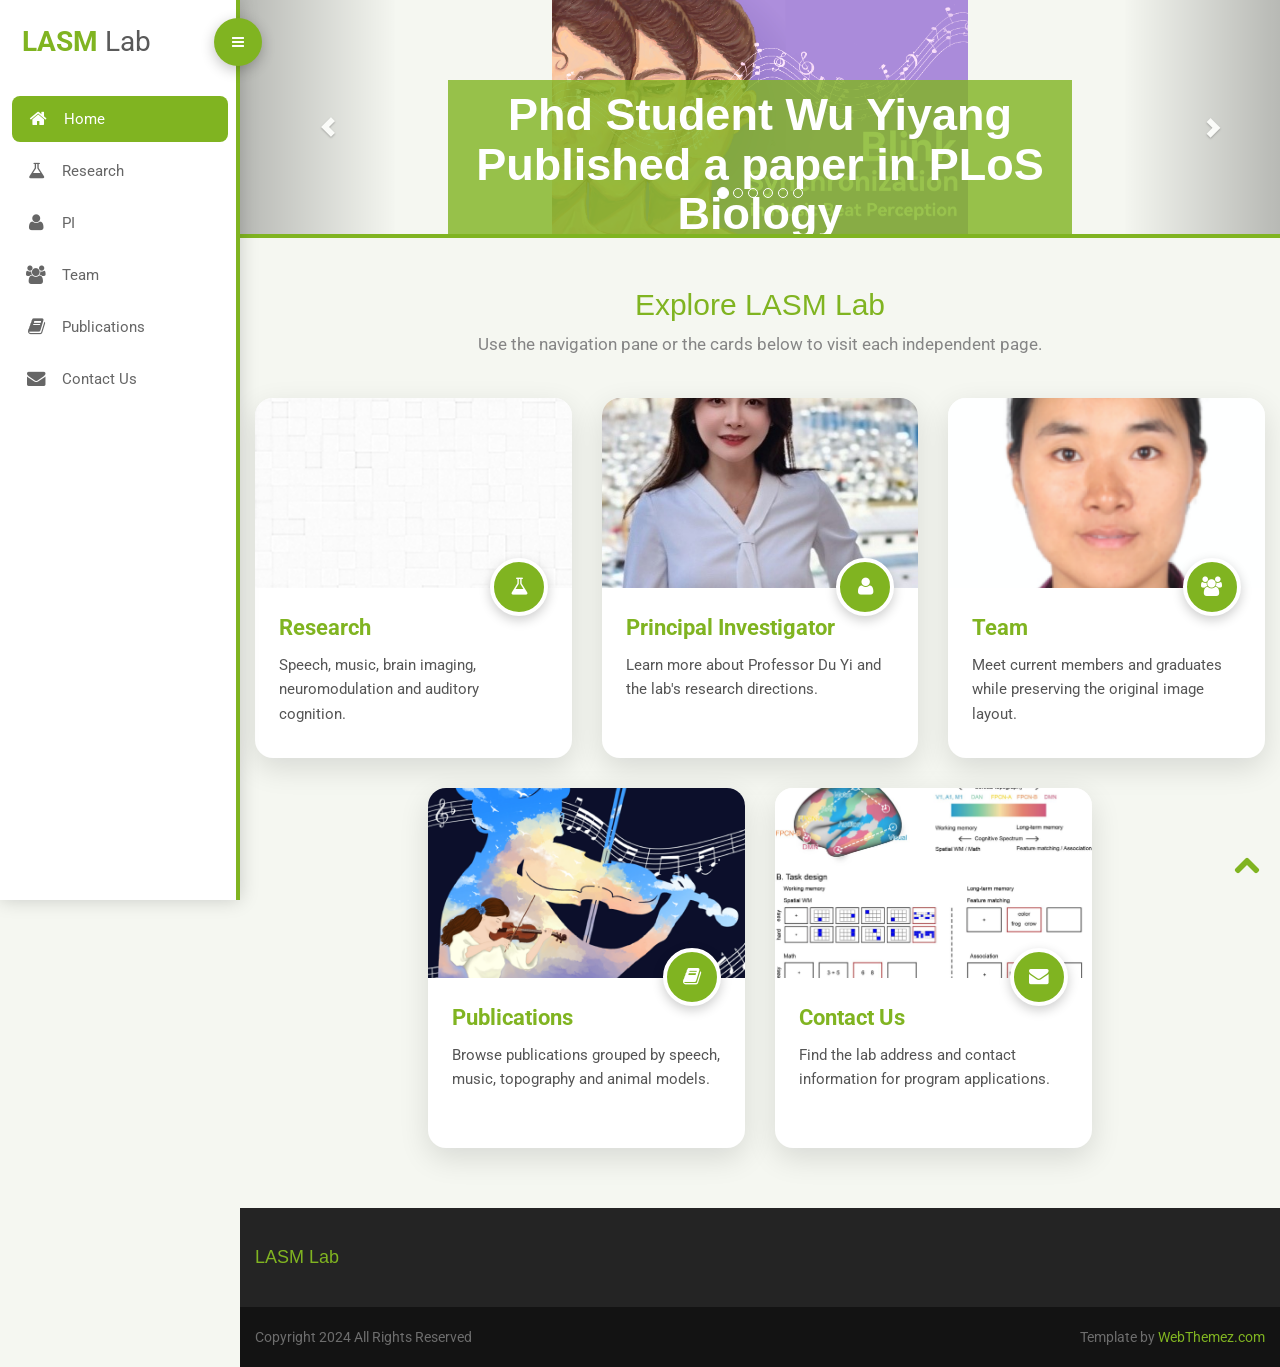
==== commit 0612a511: "Merge branch 'main' into codex/split-modules-into-individual-pages-vbh9nz" ====
--- a/index.html
+++ b/index.html
@@ -142,105 +142,51 @@
 </section>
 <section class="page-section quick-links-section">
     <div class="container">
-        <div class="heading text-center home-section-heading">
+        <div class="heading text-center">
             <h2>Explore LASM Lab</h2>
-            <p>Each module is now a clean subpage. Click any full-width row below to open the corresponding page.</p>
+            <p>Use the navigation pane or the cards below to visit each independent page.</p>
         </div>
-        <div class="subpage-list">
-            <a class="subpage-row research-row" href="research.html" aria-label="Open Research page">
-                <div class="subpage-visual research-visual" aria-hidden="true">
-                    <div class="research-orbit orbit-one"></div>
-                    <div class="research-orbit orbit-two"></div>
-                    <div class="brain-shape">
-                        <span class="brain-node node-one"></span>
-                        <span class="brain-node node-two"></span>
-                        <span class="brain-node node-three"></span>
-                    </div>
-                    <i class="fa fa-music music-note note-one"></i>
-                    <i class="fa fa-music music-note note-two"></i>
-                    <div class="meg-panel">MEG</div>
-                    <div class="wave-line"><span></span><span></span><span></span><span></span></div>
-                </div>
-                <div class="subpage-copy">
-                    <span class="subpage-label">Research</span>
-                    <h3>Speech, music and brain mechanisms</h3>
-                    <ul>
-                        <li>Studies speech perception, music cognition and multisensory integration.</li>
-                        <li>Combines psychophysics, EEG/MEG, MRI, TMS and tES methods.</li>
-                        <li>Highlights development, plasticity and auditory cognition across the lifespan.</li>
-                    </ul>
-                </div>
-            </a>
-
-            <a class="subpage-row pi-row" href="pi.html" aria-label="Open PI page">
-                <div class="subpage-visual photo-visual" aria-hidden="true">
-                    <img src="images/duyi_latest.jpg" alt="">
-                </div>
-                <div class="subpage-copy">
-                    <span class="subpage-label">Principal Investigator</span>
-                    <h3>Professor Du Yi（杜忆）</h3>
-                    <ul>
-                        <li>Research Professor at the Institute of Psychology, Chinese Academy of Sciences.</li>
-                        <li>Focuses on auditory speech and music cognition with brain imaging and neuromodulation.</li>
-                        <li>Leads LASM Lab research on perception, comprehension, lifespan development and plasticity.</li>
-                    </ul>
-                </div>
-            </a>
-
-            <a class="subpage-row team-row" href="team.html" aria-label="Open Team page">
-                <div class="subpage-visual team-visual" aria-hidden="true">
-                    <img class="team-bubble bubble-one" src="images/WangXiuyi.PNG" alt="">
-                    <img class="team-bubble bubble-two" src="images/ZhaoWanying.PNG" alt="">
-                    <img class="team-bubble bubble-three" src="images/YouSiqi.PNG" alt="">
-                    <div class="team-center"><i class="fa fa-users"></i><span>LASM</span></div>
-                </div>
-                <div class="subpage-copy">
-                    <span class="subpage-label">Team</span>
-                    <h3>Current members and graduates</h3>
-                    <ul>
-                        <li>Introduces assistant research fellows, postdocs, students and lab members.</li>
-                        <li>Keeps the original circular image presentation and member-card rhythm.</li>
-                        <li>Includes graduate destinations and research-interest summaries.</li>
-                    </ul>
-                </div>
-            </a>
-
-            <a class="subpage-row publications-row" href="publications.html" aria-label="Open Publications page">
-                <div class="subpage-visual publications-visual" aria-hidden="true">
-                    <div class="paper-card paper-one"><i class="fa fa-book"></i><span>PLoS</span></div>
-                    <div class="paper-card paper-two"><i class="fa fa-file-text-o"></i><span>NeuroImage</span></div>
-                    <div class="paper-card paper-three"><i class="fa fa-bar-chart-o"></i><span>Science</span></div>
-                </div>
-                <div class="subpage-copy">
-                    <span class="subpage-label">Publications</span>
-                    <h3>Grouped research outputs</h3>
-                    <ul>
-                        <li>Organizes papers by speech perception, musical processing and brain topography.</li>
-                        <li>Retains the original tabbed publication browsing interaction.</li>
-                        <li>Highlights recent work in PLoS Biology, NeuroImage and related journals.</li>
-                    </ul>
-                </div>
-            </a>
-
-            <a class="subpage-row contact-row" href="contact.html" aria-label="Open Contact Us page">
-                <div class="subpage-visual contact-visual" aria-hidden="true">
-                    <div class="map-card">
-                        <i class="fa fa-map-marker"></i>
-                        <span>Beijing</span>
-                    </div>
-                    <div class="mail-card"><i class="fa fa-envelope"></i></div>
-                    <div class="route-line"></div>
-                </div>
-                <div class="subpage-copy">
-                    <span class="subpage-label">Contact Us</span>
-                    <h3>Programs, visits and collaboration</h3>
-                    <ul>
-                        <li>Provides lab address, email and application contact details.</li>
-                        <li>Includes a contact form layout for PhD and postdoc inquiries.</li>
-                        <li>Links to the location map for the Institute of Psychology, CAS.</li>
-                    </ul>
-                </div>
-            </a>
+        <div class="row feature-card-row">
+            <div class="col-md-4 col-sm-6">
+                <a class="feature-card" href="research.html">
+                    <span class="feature-icon"><i class="fa fa-flask"></i></span>
+                    <img src="images/bg.png" alt="Research overview">
+                    <strong>Research</strong>
+                    <p>Speech, music, brain imaging, neuromodulation and auditory cognition.</p>
+                </a>
+            </div>
+            <div class="col-md-4 col-sm-6">
+                <a class="feature-card" href="pi.html">
+                    <span class="feature-icon"><i class="fa fa-user"></i></span>
+                    <img src="images/duyi_latest.jpg" alt="Principal Investigator">
+                    <strong>Principal Investigator</strong>
+                    <p>Learn more about Professor Du Yi and the lab's research directions.</p>
+                </a>
+            </div>
+            <div class="col-md-4 col-sm-6">
+                <a class="feature-card" href="team.html">
+                    <span class="feature-icon"><i class="fa fa-users"></i></span>
+                    <img src="images/WangXiuyi.PNG" alt="Team members">
+                    <strong>Team</strong>
+                    <p>Meet current members and graduates while preserving the original image layout.</p>
+                </a>
+            </div>
+            <div class="col-md-4 col-sm-6">
+                <a class="feature-card" href="publications.html">
+                    <span class="feature-icon"><i class="fa fa-book"></i></span>
+                    <img src="images/Plosbiology_zhanglei.png" alt="Publications">
+                    <strong>Publications</strong>
+                    <p>Browse publications grouped by speech, music, topography and animal models.</p>
+                </a>
+            </div>
+            <div class="col-md-4 col-sm-6">
+                <a class="feature-card" href="contact.html">
+                    <span class="feature-icon"><i class="fa fa-envelope"></i></span>
+                    <img src="images/JN_wang.jpg" alt="Contact LASM Lab">
+                    <strong>Contact Us</strong>
+                    <p>Find the lab address and contact information for program applications.</p>
+                </a>
+            </div>
         </div>
     </div>
 </section>
--- a/css/styles.css
+++ b/css/styles.css
@@ -1032,18 +1032,13 @@
 }
 
 .site-main {
-    width: 80%;
     min-height: 100vh;
-    margin-left: auto;
-    margin-right: auto;
-    box-sizing: border-box;
-    transition: width 240ms ease, margin 240ms ease;
+    margin-left: 240px;
+    transition: margin-left 240ms ease;
 }
 
 body.nav-collapsed .site-main {
-    width: 80%;
-    margin-left: auto;
-    margin-right: auto;
+    margin-left: 76px;
 }
 
 .side-nav {
@@ -1051,9 +1046,7 @@
     top: 0;
     left: 0;
     z-index: 1000;
-    width: 10%;
-    min-width: 92px;
-    max-width: 190px;
+    width: 240px;
     height: 100vh;
     overflow-x: hidden;
     overflow-y: auto;
@@ -1095,12 +1088,12 @@
 .side-nav li a {
     display: flex;
     align-items: center;
-    gap: 10px;
-    margin: 6px 8px;
-    padding: 12px 10px;
+    gap: 14px;
+    margin: 6px 10px;
+    padding: 12px 14px;
     color: #666;
     border-radius: 8px;
-    font-size: 1em;
+    font-size: 1.1em;
     white-space: nowrap;
     transition: background 200ms ease, color 200ms ease, transform 200ms ease;
 }
@@ -1141,7 +1134,7 @@
 .sidebar-toggle {
     position: fixed;
     top: 18px;
-    left: clamp(68px, calc(10% - 24px), 166px);
+    left: 214px;
     z-index: 1100;
     width: 48px;
     height: 48px;
@@ -1167,410 +1160,86 @@
     display: none;
 }
 
-@media (max-width: 1400px) and (min-width: 992px) {
-    .side-logo span,
-    .side-nav li a span {
-        display: none;
-    }
-
-    .side-logo {
-        padding-left: 16px;
-        font-size: 1.65em;
-    }
-
-    .side-nav li a {
-        justify-content: center;
-        margin-left: 8px;
-        margin-right: 8px;
-        padding-left: 10px;
-        padding-right: 10px;
-    }
-}
-
-
 .multi-page-site #myCarousel {
     margin-top: 0;
 }
 
 .quick-links-section {
-    background: linear-gradient(180deg, #f7faef 0%, #eef4e4 100%);
-}
-
-.home-section-heading {
-    padding-bottom: 26px;
-}
-
-.subpage-list {
+    background: #f5f7f1;
+}
+
+.feature-card-row {
     display: flex;
-    flex-direction: column;
-    gap: 26px;
-}
-
-.subpage-row {
-    display: flex;
-    align-items: stretch;
-    min-height: 245px;
+    flex-wrap: wrap;
+    justify-content: center;
+}
+
+.feature-card {
+    position: relative;
+    display: block;
+    min-height: 360px;
+    margin-bottom: 30px;
     overflow: hidden;
-    color: #3b3b3b;
-    background: rgba(255, 255, 255, 0.96);
-    border: 1px solid rgba(128, 180, 33, 0.22);
-    border-radius: 24px;
-    box-shadow: 0 14px 36px rgba(34, 47, 16, 0.12);
-    transition: transform 220ms ease, box-shadow 220ms ease, border-color 220ms ease;
-}
-
-.subpage-row:hover,
-.subpage-row:focus {
-    color: #3b3b3b;
-    border-color: rgba(128, 180, 33, 0.7);
-    box-shadow: 0 20px 48px rgba(34, 47, 16, 0.2);
+    color: #3e3e3e;
+    background: #fff;
+    border-radius: 18px;
+    box-shadow: 0 10px 30px rgba(0, 0, 0, 0.12);
+    transition: transform 220ms ease, box-shadow 220ms ease;
+}
+
+.feature-card:hover,
+.feature-card:focus {
+    color: #3e3e3e;
     text-decoration: none;
-    transform: translateY(-4px);
-}
-
-.subpage-visual {
-    position: relative;
-    flex: 0 0 34%;
-    min-height: 245px;
-    overflow: hidden;
-    background: #263026;
-}
-
-.subpage-visual::after {
-    content: '';
+    transform: translateY(-6px);
+    box-shadow: 0 16px 36px rgba(0, 0, 0, 0.18);
+}
+
+.feature-card img {
+    width: 100%;
+    height: 190px;
+    object-fit: cover;
+    background: #fff;
+}
+
+.feature-card strong,
+.feature-card p {
+    display: block;
+    padding-left: 24px;
+    padding-right: 24px;
+}
+
+.feature-card strong {
+    padding-top: 24px;
+    color: #80B421;
+    font-size: 1.55em;
+}
+
+.feature-card p {
+    padding-top: 10px;
+    color: #555;
+}
+
+.feature-icon {
     position: absolute;
-    inset: 18px;
-    border: 1px solid rgba(255, 255, 255, 0.25);
-    border-radius: 22px;
-    pointer-events: none;
-}
-
-.subpage-copy {
-    flex: 1;
-    padding: 34px 42px;
-}
-
-.subpage-label {
-    display: inline-block;
-    margin-bottom: 10px;
-    padding: 5px 13px;
+    top: 160px;
+    right: 24px;
+    width: 58px;
+    height: 58px;
     color: #fff;
     background: #80B421;
-    border-radius: 999px;
-    font-size: 0.85em;
-    font-weight: 700;
-    letter-spacing: 0.06em;
-    text-transform: uppercase;
-}
-
-.subpage-copy h3 {
-    margin: 0 0 14px;
-    color: #2c2c2c;
-    font-size: 2em;
-    line-height: 1.2em;
-}
-
-.subpage-copy ul {
-    margin: 0;
-    padding-left: 20px;
-}
-
-.subpage-copy li {
-    margin-bottom: 9px;
-    color: #555;
-    font-size: 1.08em;
-    line-height: 1.5em;
-}
-
-.research-visual {
-    background:
-        radial-gradient(circle at 24% 22%, rgba(187, 236, 91, 0.45), transparent 28%),
-        radial-gradient(circle at 75% 70%, rgba(101, 167, 255, 0.3), transparent 30%),
-        linear-gradient(135deg, #18231d 0%, #304332 100%);
-}
-
-.brain-shape {
-    position: absolute;
-    top: 58px;
-    left: 50%;
-    width: 124px;
-    height: 92px;
-    margin-left: -62px;
-    border: 5px solid rgba(255, 255, 255, 0.92);
-    border-radius: 48% 52% 45% 55% / 58% 50% 50% 42%;
-    box-shadow: inset 0 0 0 3px rgba(128, 180, 33, 0.55), 0 0 26px rgba(128, 180, 33, 0.4);
-}
-
-.brain-shape::before,
-.brain-shape::after {
-    content: '';
-    position: absolute;
-    background: rgba(255, 255, 255, 0.88);
-}
-
-.brain-shape::before {
-    left: 56px;
-    top: 6px;
-    width: 4px;
-    height: 72px;
-    border-radius: 8px;
-}
-
-.brain-shape::after {
-    left: 23px;
-    top: 41px;
-    width: 72px;
-    height: 4px;
-    border-radius: 8px;
-    transform: rotate(-16deg);
-}
-
-.brain-node {
-    position: absolute;
-    width: 13px;
-    height: 13px;
-    background: #80B421;
-    border: 2px solid #fff;
+    border: 4px solid #fff;
     border-radius: 50%;
-}
-
-.node-one { left: 22px; top: 22px; }
-.node-two { right: 24px; top: 26px; }
-.node-three { left: 52px; bottom: 15px; }
-
-.research-orbit {
-    position: absolute;
-    border: 2px solid rgba(255, 255, 255, 0.35);
-    border-radius: 50%;
-    transform: rotate(-22deg);
-}
-
-.orbit-one {
-    top: 32px;
-    left: 17%;
-    width: 210px;
-    height: 138px;
-}
-
-.orbit-two {
-    right: 12%;
-    bottom: 32px;
-    width: 168px;
-    height: 100px;
-    transform: rotate(18deg);
-}
-
-.music-note {
-    position: absolute;
-    color: #c9f26a;
-    text-shadow: 0 5px 16px rgba(0, 0, 0, 0.35);
-}
-
-.note-one { left: 18%; top: 46px; font-size: 36px; }
-.note-two { right: 18%; top: 92px; font-size: 27px; transform: rotate(12deg); }
-
-.meg-panel {
-    position: absolute;
-    left: 17%;
-    bottom: 46px;
-    padding: 8px 13px;
-    color: #fff;
-    background: rgba(128, 180, 33, 0.86);
-    border-radius: 10px;
-    font-weight: 700;
-    letter-spacing: 0.12em;
-}
-
-.wave-line {
-    position: absolute;
-    right: 16%;
-    bottom: 53px;
-    display: flex;
-    align-items: center;
-    gap: 6px;
-}
-
-.wave-line span {
-    display: block;
-    width: 8px;
-    background: #fff;
-    border-radius: 999px;
-}
-
-.wave-line span:nth-child(1) { height: 22px; }
-.wave-line span:nth-child(2) { height: 44px; }
-.wave-line span:nth-child(3) { height: 31px; }
-.wave-line span:nth-child(4) { height: 56px; }
-
-.photo-visual {
-    display: flex;
-    align-items: center;
-    justify-content: center;
-    padding: 22px;
-    background: linear-gradient(135deg, #e9f2dc 0%, #ffffff 100%);
-}
-
-.photo-visual img {
-    position: relative;
-    z-index: 1;
-    max-width: 100%;
-    max-height: 220px;
-    object-fit: contain;
-    border: 6px solid #fff;
-    border-radius: 18px;
-    box-shadow: 0 12px 26px rgba(0, 0, 0, 0.2);
-}
-
-.team-visual {
-    background:
-        radial-gradient(circle at 25% 30%, rgba(128, 180, 33, 0.45), transparent 34%),
-        linear-gradient(135deg, #233826 0%, #141f18 100%);
-}
-
-.team-bubble {
-    position: absolute;
-    z-index: 1;
-    width: 102px;
-    height: 102px;
-    object-fit: cover;
-    border: 5px solid #fff;
-    border-radius: 50%;
-    box-shadow: 0 12px 25px rgba(0, 0, 0, 0.28);
-}
-
-.bubble-one { left: 12%; top: 34px; }
-.bubble-two { right: 12%; top: 54px; }
-.bubble-three { left: 34%; bottom: 28px; }
-
-.team-center {
-    position: absolute;
-    left: 50%;
-    top: 50%;
-    z-index: 2;
-    display: flex;
-    flex-direction: column;
-    align-items: center;
-    justify-content: center;
-    width: 96px;
-    height: 96px;
-    color: #fff;
-    background: #80B421;
-    border: 5px solid rgba(255, 255, 255, 0.92);
-    border-radius: 50%;
-    transform: translate(-50%, -50%);
-    box-shadow: 0 12px 24px rgba(0, 0, 0, 0.3);
-}
-
-.team-center i {
-    font-size: 28px;
-}
-
-.team-center span {
-    margin-top: 5px;
-    font-weight: 700;
-}
-
-.publications-visual {
-    background: linear-gradient(135deg, #f2f7e7 0%, #dfeccd 100%);
-}
-
-.paper-card {
-    position: absolute;
-    left: 50%;
-    top: 50%;
-    display: flex;
-    flex-direction: column;
-    justify-content: center;
-    width: 150px;
-    height: 108px;
-    padding: 18px;
-    color: #4b4b4b;
-    background: #fff;
-    border-left: 8px solid #80B421;
-    border-radius: 12px;
-    box-shadow: 0 12px 28px rgba(0, 0, 0, 0.2);
-}
-
-.paper-card i {
-    margin-bottom: 10px;
-    color: #80B421;
-    font-size: 26px;
-}
-
-.paper-card span {
-    font-weight: 700;
-}
-
-.paper-one { transform: translate(-70%, -58%) rotate(-9deg); }
-.paper-two { transform: translate(-30%, -42%) rotate(6deg); }
-.paper-three { transform: translate(-50%, -2%) rotate(-2deg); }
-
-.contact-visual {
-    background:
-        radial-gradient(circle at 28% 30%, rgba(128, 180, 33, 0.38), transparent 34%),
-        linear-gradient(135deg, #263426 0%, #172117 100%);
-}
-
-.map-card,
-.mail-card {
-    position: absolute;
-    z-index: 2;
-    display: flex;
-    align-items: center;
-    justify-content: center;
-    color: #fff;
-    box-shadow: 0 12px 26px rgba(0, 0, 0, 0.28);
-}
-
-.map-card {
-    left: 18%;
-    top: 54px;
-    flex-direction: column;
-    width: 132px;
-    height: 118px;
-    background: #80B421;
-    border-radius: 20px;
-}
-
-.map-card i {
-    margin-bottom: 8px;
-    font-size: 34px;
-}
-
-.map-card span {
-    font-weight: 700;
-}
-
-.mail-card {
-    right: 18%;
-    bottom: 46px;
-    width: 88px;
-    height: 88px;
-    background: #fff;
-    border-radius: 50%;
-}
-
-.mail-card i {
-    color: #80B421;
-    font-size: 34px;
-}
-
-.route-line {
-    position: absolute;
-    left: 30%;
-    right: 26%;
-    top: 52%;
-    height: 4px;
-    background: repeating-linear-gradient(90deg, rgba(255, 255, 255, 0.9) 0 12px, transparent 12px 22px);
-    transform: rotate(18deg);
+    line-height: 50px;
+    text-align: center;
+    font-size: 1.4em;
+    box-shadow: 0 4px 12px rgba(0, 0, 0, 0.2);
 }
 
 @media (max-width: 991px) {
     .site-main,
     body.nav-collapsed .site-main {
-        width: calc(100% - 24px);
-        margin-left: auto;
-        margin-right: auto;
+        margin-left: 0;
         padding-top: 70px;
     }
 
@@ -1604,17 +1273,8 @@
         background: rgba(0, 0, 0, 0.35);
     }
 
-    .subpage-row {
-        flex-direction: column;
-    }
-
-    .subpage-visual {
-        flex-basis: auto;
-        min-height: 230px;
-    }
-
-    .subpage-copy {
-        padding: 28px 30px;
+    .feature-card {
+        min-height: 330px;
     }
 }
 
@@ -1623,15 +1283,11 @@
         width: 70%;
     }
 
-    .subpage-copy {
-        padding: 24px 22px;
-    }
-
-    .subpage-copy h3 {
-        font-size: 1.55em;
-    }
-
-    .subpage-copy li {
-        font-size: 1em;
-    }
-}
+    .feature-card img {
+        height: 165px;
+    }
+
+    .feature-icon {
+        top: 135px;
+    }
+}
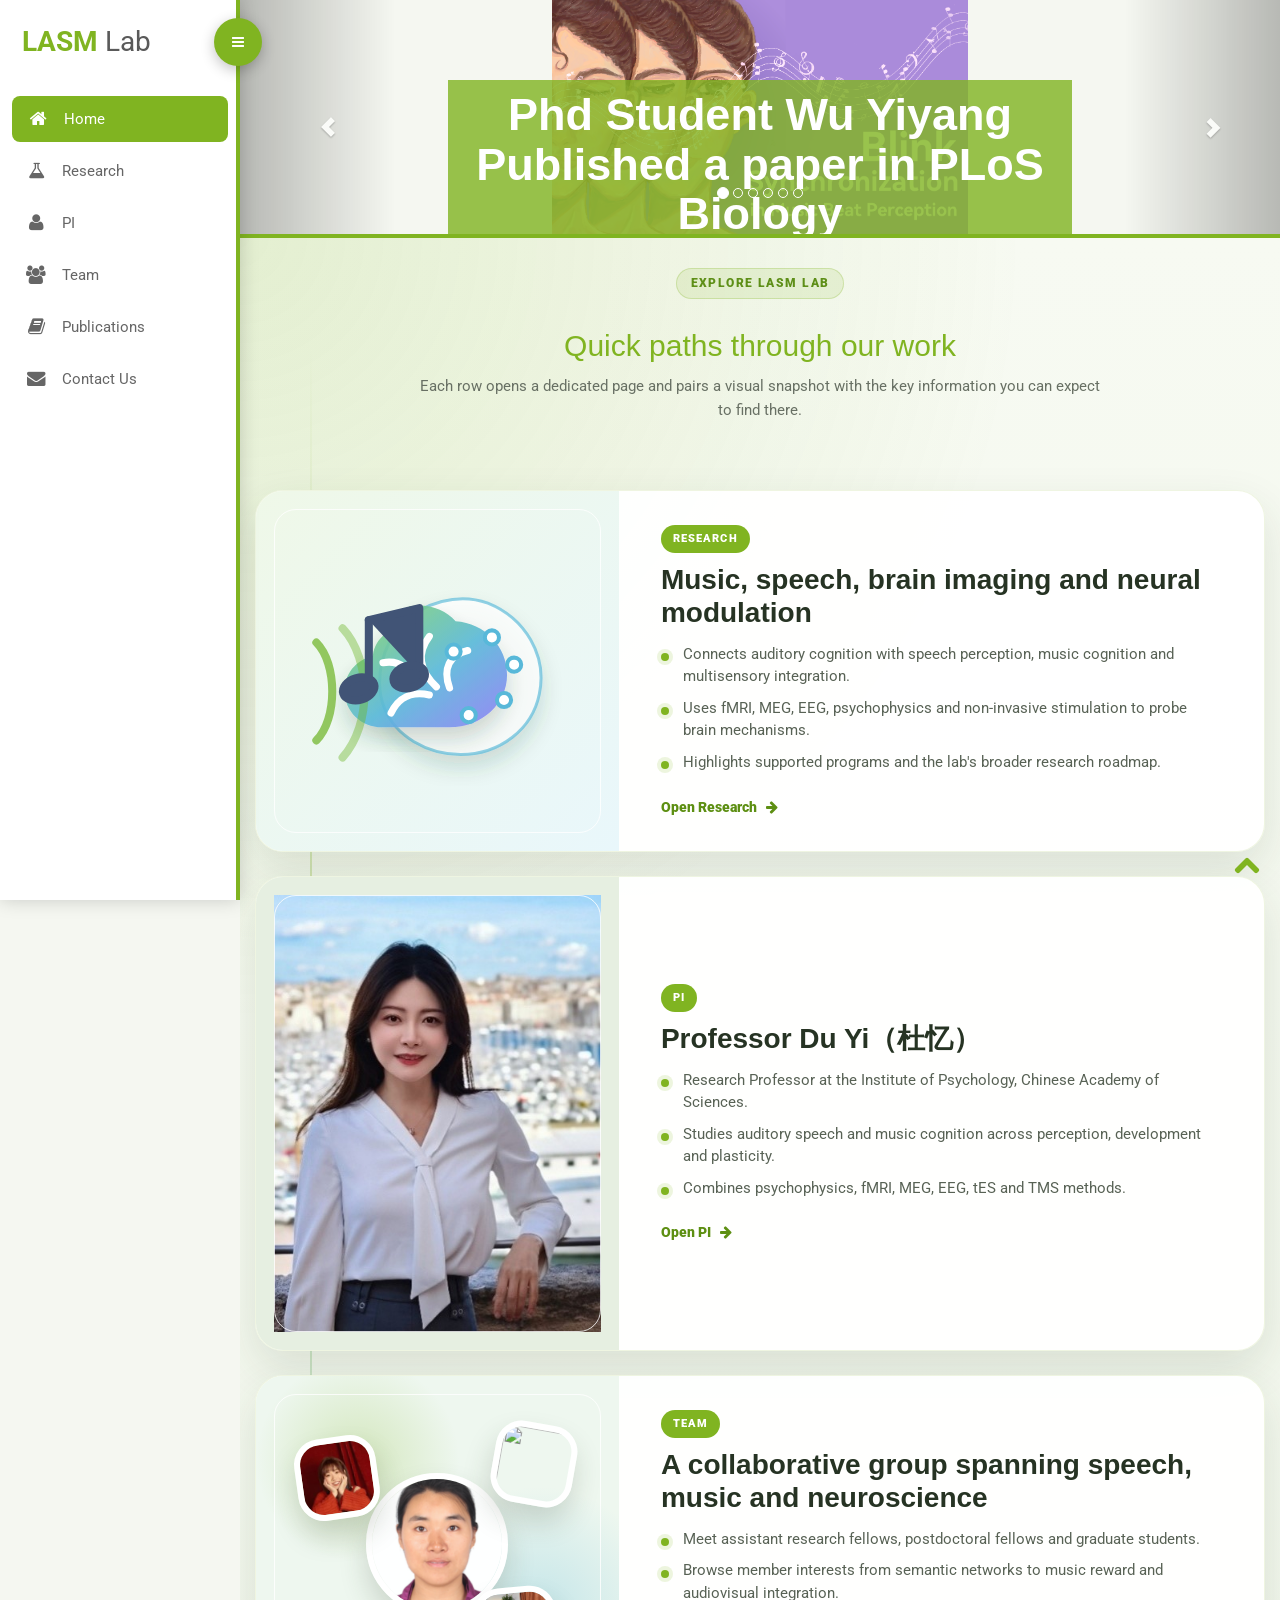
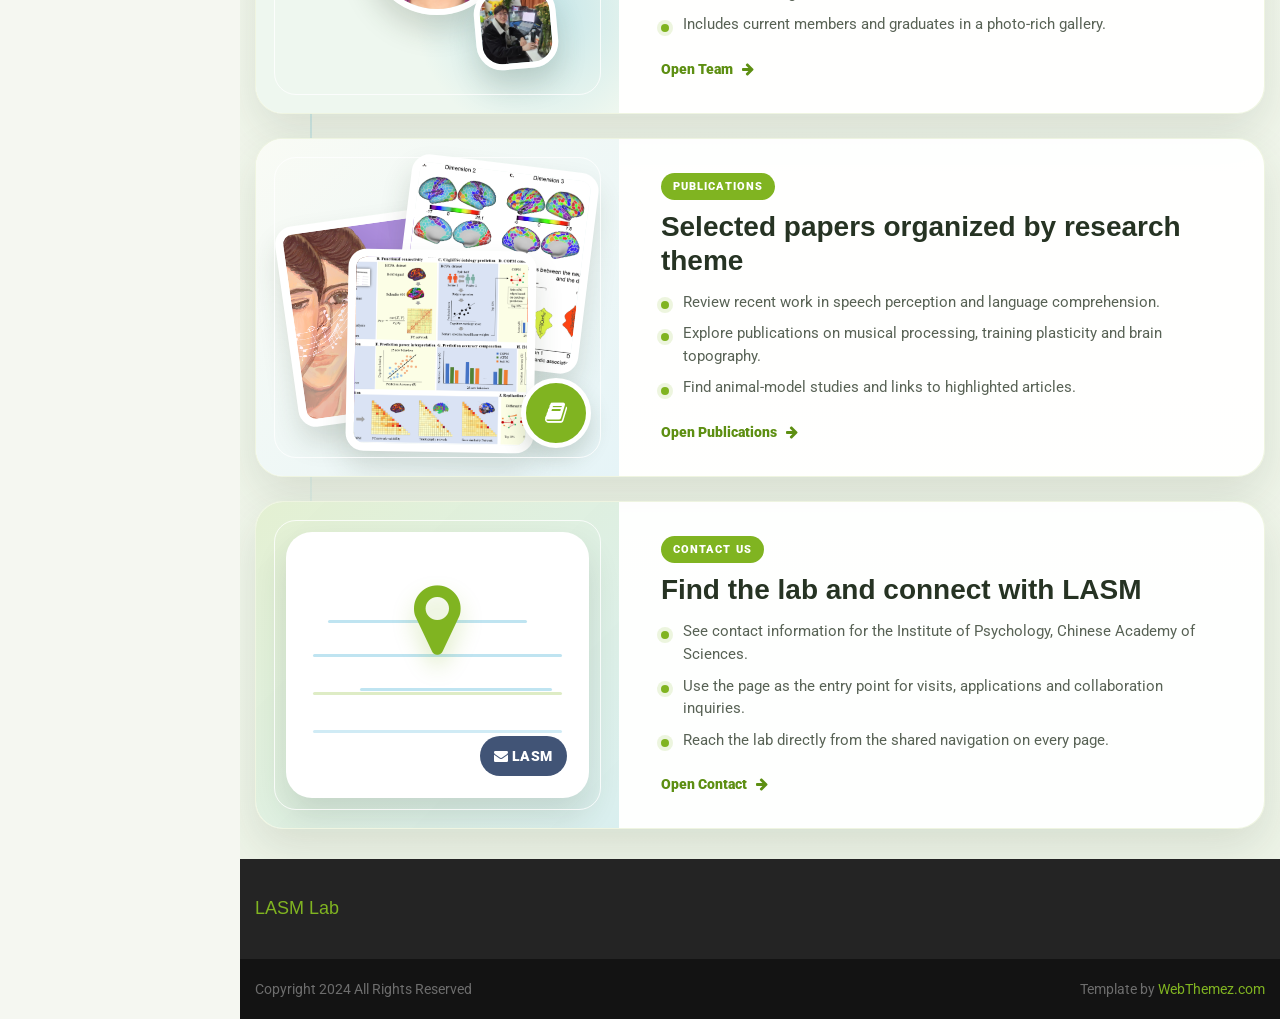
==== commit a3f15c3c: "Redesign homepage subpage directory (#6)" ====
--- a/index.html
+++ b/index.html
@@ -142,51 +142,131 @@
 </section>
 <section class="page-section quick-links-section">
     <div class="container">
-        <div class="heading text-center">
-            <h2>Explore LASM Lab</h2>
-            <p>Use the navigation pane or the cards below to visit each independent page.</p>
+        <div class="heading text-center home-directory-heading">
+            <span class="eyebrow">Explore LASM Lab</span>
+            <h2>Quick paths through our work</h2>
+            <p>Each row opens a dedicated page and pairs a visual snapshot with the key information you can expect to find there.</p>
         </div>
-        <div class="row feature-card-row">
-            <div class="col-md-4 col-sm-6">
-                <a class="feature-card" href="research.html">
-                    <span class="feature-icon"><i class="fa fa-flask"></i></span>
-                    <img src="images/bg.png" alt="Research overview">
-                    <strong>Research</strong>
-                    <p>Speech, music, brain imaging, neuromodulation and auditory cognition.</p>
-                </a>
-            </div>
-            <div class="col-md-4 col-sm-6">
-                <a class="feature-card" href="pi.html">
-                    <span class="feature-icon"><i class="fa fa-user"></i></span>
-                    <img src="images/duyi_latest.jpg" alt="Principal Investigator">
-                    <strong>Principal Investigator</strong>
-                    <p>Learn more about Professor Du Yi and the lab's research directions.</p>
-                </a>
-            </div>
-            <div class="col-md-4 col-sm-6">
-                <a class="feature-card" href="team.html">
-                    <span class="feature-icon"><i class="fa fa-users"></i></span>
-                    <img src="images/WangXiuyi.PNG" alt="Team members">
-                    <strong>Team</strong>
-                    <p>Meet current members and graduates while preserving the original image layout.</p>
-                </a>
-            </div>
-            <div class="col-md-4 col-sm-6">
-                <a class="feature-card" href="publications.html">
-                    <span class="feature-icon"><i class="fa fa-book"></i></span>
-                    <img src="images/Plosbiology_zhanglei.png" alt="Publications">
-                    <strong>Publications</strong>
-                    <p>Browse publications grouped by speech, music, topography and animal models.</p>
-                </a>
-            </div>
-            <div class="col-md-4 col-sm-6">
-                <a class="feature-card" href="contact.html">
-                    <span class="feature-icon"><i class="fa fa-envelope"></i></span>
-                    <img src="images/JN_wang.jpg" alt="Contact LASM Lab">
-                    <strong>Contact Us</strong>
-                    <p>Find the lab address and contact information for program applications.</p>
-                </a>
-            </div>
+        <div class="subpage-directory" aria-label="LASM Lab page directory">
+            <a class="subpage-row research-row" href="research.html">
+                <div class="subpage-visual research-visual" aria-hidden="true">
+                    <svg viewBox="0 0 320 220" role="img" focusable="false">
+                        <defs>
+                            <linearGradient id="researchGlow" x1="0%" y1="0%" x2="100%" y2="100%">
+                                <stop offset="0%" stop-color="#8bd85a"/>
+                                <stop offset="55%" stop-color="#58b8d9"/>
+                                <stop offset="100%" stop-color="#8f7cf7"/>
+                            </linearGradient>
+                            <filter id="softShadow" x="-20%" y="-20%" width="140%" height="140%">
+                                <feDropShadow dx="0" dy="12" stdDeviation="10" flood-color="#1b4a38" flood-opacity="0.22"/>
+                            </filter>
+                        </defs>
+                        <path class="meg-helmet" d="M210 43c37 15 59 52 51 90-7 35-39 60-78 60-33 0-65-18-76-47-10-27-2-62 19-83 20-20 54-31 84-20z"/>
+                        <path class="brain" d="M132 66c-19 0-34 12-36 29-17 5-28 18-28 35 0 20 16 36 37 36h67c32 0 57-23 57-52 0-28-22-51-51-53-10-12-27-18-46-15z"/>
+                        <path class="brain-line" d="M106 102c18-3 26 7 30 20m-22 30c7-15 20-22 38-18m0-58c-13 17-10 34 7 50m31-36c-18 4-25 18-18 37"/>
+                        <path class="sound-wave wave-one" d="M40 82c21 21 21 76 0 97"/>
+                        <path class="sound-wave wave-two" d="M66 68c29 31 29 96 0 128"/>
+                        <g class="music-notes">
+                            <path d="M92 60v66"/>
+                            <path d="M92 60l50-12v66"/>
+                            <ellipse cx="82" cy="128" rx="16" ry="11" transform="rotate(-17 82 128)"/>
+                            <ellipse cx="132" cy="116" rx="16" ry="11" transform="rotate(-17 132 116)"/>
+                        </g>
+                        <g class="sensor-dots">
+                            <circle cx="214" cy="77" r="7"/><circle cx="236" cy="104" r="7"/><circle cx="226" cy="139" r="7"/>
+                            <circle cx="191" cy="154" r="7"/><circle cx="176" cy="91" r="7"/>
+                        </g>
+                    </svg>
+                </div>
+                <div class="subpage-copy">
+                    <span class="subpage-label">Research</span>
+                    <h3>Music, speech, brain imaging and neural modulation</h3>
+                    <ul>
+                        <li>Connects auditory cognition with speech perception, music cognition and multisensory integration.</li>
+                        <li>Uses fMRI, MEG, EEG, psychophysics and non-invasive stimulation to probe brain mechanisms.</li>
+                        <li>Highlights supported programs and the lab's broader research roadmap.</li>
+                    </ul>
+                    <span class="subpage-cta">Open Research <i class="fa fa-arrow-right"></i></span>
+                </div>
+            </a>
+
+            <a class="subpage-row pi-row" href="pi.html">
+                <div class="subpage-visual pi-visual">
+                    <img src="images/duyi_latest.jpg" alt="Professor Du Yi, Principal Investigator">
+                </div>
+                <div class="subpage-copy">
+                    <span class="subpage-label">PI</span>
+                    <h3>Professor Du Yi（杜忆）</h3>
+                    <ul>
+                        <li>Research Professor at the Institute of Psychology, Chinese Academy of Sciences.</li>
+                        <li>Studies auditory speech and music cognition across perception, development and plasticity.</li>
+                        <li>Combines psychophysics, fMRI, MEG, EEG, tES and TMS methods.</li>
+                    </ul>
+                    <span class="subpage-cta">Open PI <i class="fa fa-arrow-right"></i></span>
+                </div>
+            </a>
+
+            <a class="subpage-row team-row" href="team.html">
+                <div class="subpage-visual team-visual" aria-hidden="true">
+                    <div class="portrait-orbit">
+                        <img class="portrait-main" src="images/WangXiuyi.PNG" alt="">
+                        <img class="portrait-float float-one" src="images/JiangXintong.jpg" alt="">
+                        <img class="portrait-float float-two" src="images/YangJiawang.jpg" alt="">
+                        <img class="portrait-float float-three" src="images/HuaShan.jpg" alt="">
+                    </div>
+                </div>
+                <div class="subpage-copy">
+                    <span class="subpage-label">Team</span>
+                    <h3>A collaborative group spanning speech, music and neuroscience</h3>
+                    <ul>
+                        <li>Meet assistant research fellows, postdoctoral fellows and graduate students.</li>
+                        <li>Browse member interests from semantic networks to music reward and audiovisual integration.</li>
+                        <li>Includes current members and graduates in a photo-rich gallery.</li>
+                    </ul>
+                    <span class="subpage-cta">Open Team <i class="fa fa-arrow-right"></i></span>
+                </div>
+            </a>
+
+            <a class="subpage-row publications-row" href="publications.html">
+                <div class="subpage-visual publications-visual" aria-hidden="true">
+                    <div class="paper-stack">
+                        <img src="images/Plosbiology_yiyang.png" alt="">
+                        <img src="images/Wang_CB.png" alt="">
+                        <img src="images/guowei_neuroimage.jpg" alt="">
+                    </div>
+                    <div class="publication-badge"><i class="fa fa-book"></i></div>
+                </div>
+                <div class="subpage-copy">
+                    <span class="subpage-label">Publications</span>
+                    <h3>Selected papers organized by research theme</h3>
+                    <ul>
+                        <li>Review recent work in speech perception and language comprehension.</li>
+                        <li>Explore publications on musical processing, training plasticity and brain topography.</li>
+                        <li>Find animal-model studies and links to highlighted articles.</li>
+                    </ul>
+                    <span class="subpage-cta">Open Publications <i class="fa fa-arrow-right"></i></span>
+                </div>
+            </a>
+
+            <a class="subpage-row contact-row" href="contact.html">
+                <div class="subpage-visual contact-visual" aria-hidden="true">
+                    <div class="contact-card-art">
+                        <i class="fa fa-map-marker"></i>
+                        <div class="map-lines"></div>
+                        <div class="mail-chip"><i class="fa fa-envelope"></i> LASM</div>
+                    </div>
+                </div>
+                <div class="subpage-copy">
+                    <span class="subpage-label">Contact Us</span>
+                    <h3>Find the lab and connect with LASM</h3>
+                    <ul>
+                        <li>See contact information for the Institute of Psychology, Chinese Academy of Sciences.</li>
+                        <li>Use the page as the entry point for visits, applications and collaboration inquiries.</li>
+                        <li>Reach the lab directly from the shared navigation on every page.</li>
+                    </ul>
+                    <span class="subpage-cta">Open Contact <i class="fa fa-arrow-right"></i></span>
+                </div>
+            </a>
         </div>
     </div>
 </section>
--- a/css/styles.css
+++ b/css/styles.css
@@ -1165,75 +1165,399 @@
 }
 
 .quick-links-section {
-    background: #f5f7f1;
-}
-
-.feature-card-row {
+    position: relative;
+    overflow: hidden;
+    background:
+        radial-gradient(circle at top left, rgba(128, 180, 33, 0.16), transparent 32%),
+        linear-gradient(180deg, #f7faf2 0%, #eef4e8 100%);
+}
+
+.quick-links-section:before {
+    content: "";
+    position: absolute;
+    top: 110px;
+    bottom: 80px;
+    left: calc(50% - 450px);
+    width: 2px;
+    background: linear-gradient(180deg, transparent, rgba(128, 180, 33, 0.35), rgba(88, 184, 217, 0.22), transparent);
+}
+
+.home-directory-heading {
+    position: relative;
+    z-index: 1;
+    max-width: 760px;
+    margin: 0 auto 38px;
+}
+
+.home-directory-heading .eyebrow {
+    display: inline-block;
+    margin-bottom: 10px;
+    padding: 6px 14px;
+    color: #5e8f18;
+    background: rgba(128, 180, 33, 0.12);
+    border: 1px solid rgba(128, 180, 33, 0.25);
+    border-radius: 999px;
+    font-size: 0.85em;
+    font-weight: 900;
+    letter-spacing: 0.12em;
+    text-transform: uppercase;
+}
+
+.home-directory-heading p {
+    max-width: 680px;
+    margin: 12px auto 0;
+    color: #687064;
+    font-size: 1.08em;
+}
+
+.subpage-directory {
+    position: relative;
+    z-index: 1;
+    display: grid;
+    gap: 24px;
+}
+
+.subpage-row {
+    position: relative;
+    display: grid;
+    grid-template-columns: minmax(260px, 36%) 1fr;
+    align-items: stretch;
+    min-height: 250px;
+    overflow: hidden;
+    color: #3f463d;
+    background: rgba(255, 255, 255, 0.94);
+    border: 1px solid rgba(128, 180, 33, 0.13);
+    border-radius: 28px;
+    box-shadow: 0 18px 45px rgba(41, 62, 31, 0.12);
+    transition: transform 240ms ease, box-shadow 240ms ease, border-color 240ms ease;
+}
+
+.subpage-row:before {
+    content: "";
+    position: absolute;
+    inset: 0;
+    pointer-events: none;
+    background: linear-gradient(120deg, rgba(128, 180, 33, 0.08), transparent 35%, rgba(88, 184, 217, 0.09));
+    opacity: 0;
+    transition: opacity 240ms ease;
+}
+
+.subpage-row:hover,
+.subpage-row:focus {
+    color: #3f463d;
+    text-decoration: none;
+    border-color: rgba(128, 180, 33, 0.42);
+    transform: translateY(-5px);
+    box-shadow: 0 24px 58px rgba(41, 62, 31, 0.18);
+}
+
+.subpage-row:hover:before,
+.subpage-row:focus:before {
+    opacity: 1;
+}
+
+.subpage-visual {
+    position: relative;
+    min-height: 250px;
+    overflow: hidden;
+    background: linear-gradient(135deg, #eff8e8, #e9f7fb);
+}
+
+.subpage-visual:after {
+    content: "";
+    position: absolute;
+    inset: 18px;
+    border: 1px solid rgba(255, 255, 255, 0.8);
+    border-radius: 22px;
+    pointer-events: none;
+}
+
+.subpage-copy {
+    position: relative;
     display: flex;
-    flex-wrap: wrap;
+    flex-direction: column;
     justify-content: center;
-}
-
-.feature-card {
+    padding: 34px 42px;
+}
+
+.subpage-label {
+    width: max-content;
+    margin-bottom: 10px;
+    padding: 6px 12px;
+    color: #fff;
+    background: #80B421;
+    border-radius: 999px;
+    font-size: 0.78em;
+    font-weight: 900;
+    letter-spacing: 0.1em;
+    text-transform: uppercase;
+}
+
+.subpage-copy h3 {
+    margin: 0 0 14px;
+    color: #263323;
+    font-size: 2em;
+    font-weight: 900;
+    line-height: 1.18;
+}
+
+.subpage-copy ul {
+    margin: 0;
+    padding: 0;
+    list-style: none;
+}
+
+.subpage-copy li {
     position: relative;
+    margin-bottom: 9px;
+    padding-left: 22px;
+    color: #586255;
+    font-size: 1.04em;
+    line-height: 1.55;
+}
+
+.subpage-copy li:before {
+    content: "";
+    position: absolute;
+    top: 0.72em;
+    left: 0;
+    width: 8px;
+    height: 8px;
+    background: #80B421;
+    border-radius: 50%;
+    box-shadow: 0 0 0 4px rgba(128, 180, 33, 0.14);
+}
+
+.subpage-cta {
+    display: inline-flex;
+    align-items: center;
+    gap: 9px;
+    margin-top: 14px;
+    color: #5d8f12;
+    font-weight: 900;
+}
+
+.subpage-row:hover .subpage-cta i,
+.subpage-row:focus .subpage-cta i {
+    transform: translateX(4px);
+}
+
+.subpage-cta i {
+    transition: transform 220ms ease;
+}
+
+.research-visual svg {
+    position: absolute;
+    inset: 0;
+    width: 100%;
+    height: 100%;
+    padding: 16px 20px;
+}
+
+.meg-helmet {
+    fill: rgba(255, 255, 255, 0.72);
+    stroke: rgba(88, 184, 217, 0.65);
+    stroke-width: 3;
+    filter: url(#softShadow);
+}
+
+.brain {
+    fill: url(#researchGlow);
+    opacity: 0.9;
+    filter: url(#softShadow);
+}
+
+.brain-line,
+.sound-wave,
+.music-notes path {
+    fill: none;
+    stroke: #ffffff;
+    stroke-width: 7;
+    stroke-linecap: round;
+    stroke-linejoin: round;
+}
+
+.sound-wave {
+    stroke: #6fb529;
+    stroke-width: 8;
+    opacity: 0.72;
+}
+
+.wave-two {
+    opacity: 0.42;
+}
+
+.music-notes path,
+.music-notes ellipse {
+    stroke: #415476;
+    fill: #415476;
+    stroke-width: 8;
+}
+
+.sensor-dots circle {
+    fill: #fff;
+    stroke: #58b8d9;
+    stroke-width: 4;
+}
+
+.pi-visual {
+    background: #e6efe1;
+}
+
+.pi-visual img {
+    width: 100%;
+    height: 100%;
+    min-height: 250px;
+    object-fit: contain;
+    object-position: center;
     display: block;
-    min-height: 360px;
-    margin-bottom: 30px;
-    overflow: hidden;
-    color: #3e3e3e;
-    background: #fff;
-    border-radius: 18px;
-    box-shadow: 0 10px 30px rgba(0, 0, 0, 0.12);
-    transition: transform 220ms ease, box-shadow 220ms ease;
-}
-
-.feature-card:hover,
-.feature-card:focus {
-    color: #3e3e3e;
-    text-decoration: none;
-    transform: translateY(-6px);
-    box-shadow: 0 16px 36px rgba(0, 0, 0, 0.18);
-}
-
-.feature-card img {
-    width: 100%;
-    height: 190px;
+    padding: 18px;
+}
+
+.team-visual {
+    background:
+        radial-gradient(circle at 28% 25%, rgba(128, 180, 33, 0.24), transparent 28%),
+        radial-gradient(circle at 78% 70%, rgba(88, 184, 217, 0.28), transparent 34%),
+        #eef7ef;
+}
+
+.portrait-orbit {
+    position: absolute;
+    inset: 0;
+}
+
+.portrait-main,
+.portrait-float {
+    position: absolute;
+    object-fit: cover;
+    border: 6px solid #fff;
+    box-shadow: 0 16px 28px rgba(44, 63, 38, 0.18);
+}
+
+.portrait-main {
+    left: 50%;
+    top: 50%;
+    width: 142px;
+    height: 142px;
+    border-radius: 50%;
+    transform: translate(-50%, -50%);
+}
+
+.portrait-float {
+    width: 82px;
+    height: 82px;
+    border-radius: 26px;
+}
+
+.float-one { left: 11%; top: 18%; transform: rotate(-8deg); }
+.float-two { right: 12%; top: 14%; transform: rotate(10deg); }
+.float-three { right: 17%; bottom: 13%; transform: rotate(-5deg); }
+
+.publications-visual {
+    background: linear-gradient(135deg, #f9fbf5, #e6f4f7);
+}
+
+.paper-stack {
+    position: absolute;
+    inset: 24px 30px;
+}
+
+.paper-stack img {
+    position: absolute;
+    width: 62%;
+    height: 70%;
     object-fit: cover;
     background: #fff;
-}
-
-.feature-card strong,
-.feature-card p {
-    display: block;
-    padding-left: 24px;
-    padding-right: 24px;
-}
-
-.feature-card strong {
-    padding-top: 24px;
-    color: #80B421;
-    font-size: 1.55em;
-}
-
-.feature-card p {
-    padding-top: 10px;
-    color: #555;
-}
-
-.feature-icon {
+    border: 8px solid #fff;
+    border-radius: 18px;
+    box-shadow: 0 16px 28px rgba(42, 64, 39, 0.16);
+}
+
+.paper-stack img:nth-child(1) { left: 0; top: 18%; transform: rotate(-8deg); }
+.paper-stack img:nth-child(2) { right: 0; top: 0; transform: rotate(7deg); }
+.paper-stack img:nth-child(3) { left: 20%; bottom: 0; transform: rotate(1deg); }
+
+.publication-badge {
     position: absolute;
-    top: 160px;
-    right: 24px;
-    width: 58px;
-    height: 58px;
+    right: 28px;
+    bottom: 28px;
+    width: 70px;
+    height: 70px;
     color: #fff;
     background: #80B421;
-    border: 4px solid #fff;
+    border: 5px solid #fff;
     border-radius: 50%;
-    line-height: 50px;
+    line-height: 60px;
     text-align: center;
-    font-size: 1.4em;
-    box-shadow: 0 4px 12px rgba(0, 0, 0, 0.2);
+    font-size: 1.7em;
+    box-shadow: 0 12px 22px rgba(42, 64, 39, 0.18);
+}
+
+.contact-visual {
+    background:
+        linear-gradient(135deg, rgba(128, 180, 33, 0.16), rgba(88, 184, 217, 0.18)),
+        #f7fbf4;
+}
+
+.contact-card-art {
+    position: absolute;
+    inset: 30px;
+    overflow: hidden;
+    background: #fff;
+    border-radius: 26px;
+    box-shadow: 0 18px 32px rgba(42, 64, 39, 0.14);
+}
+
+.contact-card-art > .fa-map-marker {
+    position: absolute;
+    top: 48px;
+    left: 50%;
+    z-index: 2;
+    color: #80B421;
+    font-size: 5.8em;
+    transform: translateX(-50%);
+    text-shadow: 0 12px 22px rgba(128, 180, 33, 0.25);
+}
+
+.map-lines,
+.map-lines:before,
+.map-lines:after {
+    position: absolute;
+    content: "";
+    height: 3px;
+    background: rgba(88, 184, 217, 0.38);
+    border-radius: 999px;
+}
+
+.map-lines {
+    left: 9%;
+    right: 9%;
+    top: 46%;
+    box-shadow: 0 38px 0 rgba(128, 180, 33, 0.26), 0 76px 0 rgba(88, 184, 217, 0.28);
+}
+
+.map-lines:before {
+    left: 6%;
+    right: 14%;
+    top: -34px;
+}
+
+.map-lines:after {
+    left: 19%;
+    right: 4%;
+    top: 34px;
+}
+
+.mail-chip {
+    position: absolute;
+    right: 22px;
+    bottom: 22px;
+    padding: 10px 14px;
+    color: #fff;
+    background: #415476;
+    border-radius: 999px;
+    font-weight: 900;
+    letter-spacing: 0.04em;
 }
 
 @media (max-width: 991px) {
@@ -1273,8 +1597,21 @@
         background: rgba(0, 0, 0, 0.35);
     }
 
-    .feature-card {
-        min-height: 330px;
+    .quick-links-section:before {
+        display: none;
+    }
+
+    .subpage-row {
+        grid-template-columns: 1fr;
+    }
+
+    .subpage-visual,
+    .pi-visual img {
+        min-height: 280px;
+    }
+
+    .subpage-copy {
+        padding: 28px 28px 32px;
     }
 }
 
@@ -1283,11 +1620,38 @@
         width: 70%;
     }
 
-    .feature-card img {
-        height: 165px;
-    }
-
-    .feature-icon {
-        top: 135px;
-    }
-}
+    .home-directory-heading h2 {
+        font-size: 2em;
+    }
+
+    .subpage-row {
+        border-radius: 20px;
+    }
+
+    .subpage-visual,
+    .pi-visual img {
+        min-height: 230px;
+    }
+
+    .subpage-copy {
+        padding: 24px 20px 28px;
+    }
+
+    .subpage-copy h3 {
+        font-size: 1.55em;
+    }
+
+    .subpage-copy li {
+        font-size: 0.98em;
+    }
+
+    .portrait-main {
+        width: 118px;
+        height: 118px;
+    }
+
+    .portrait-float {
+        width: 66px;
+        height: 66px;
+    }
+}
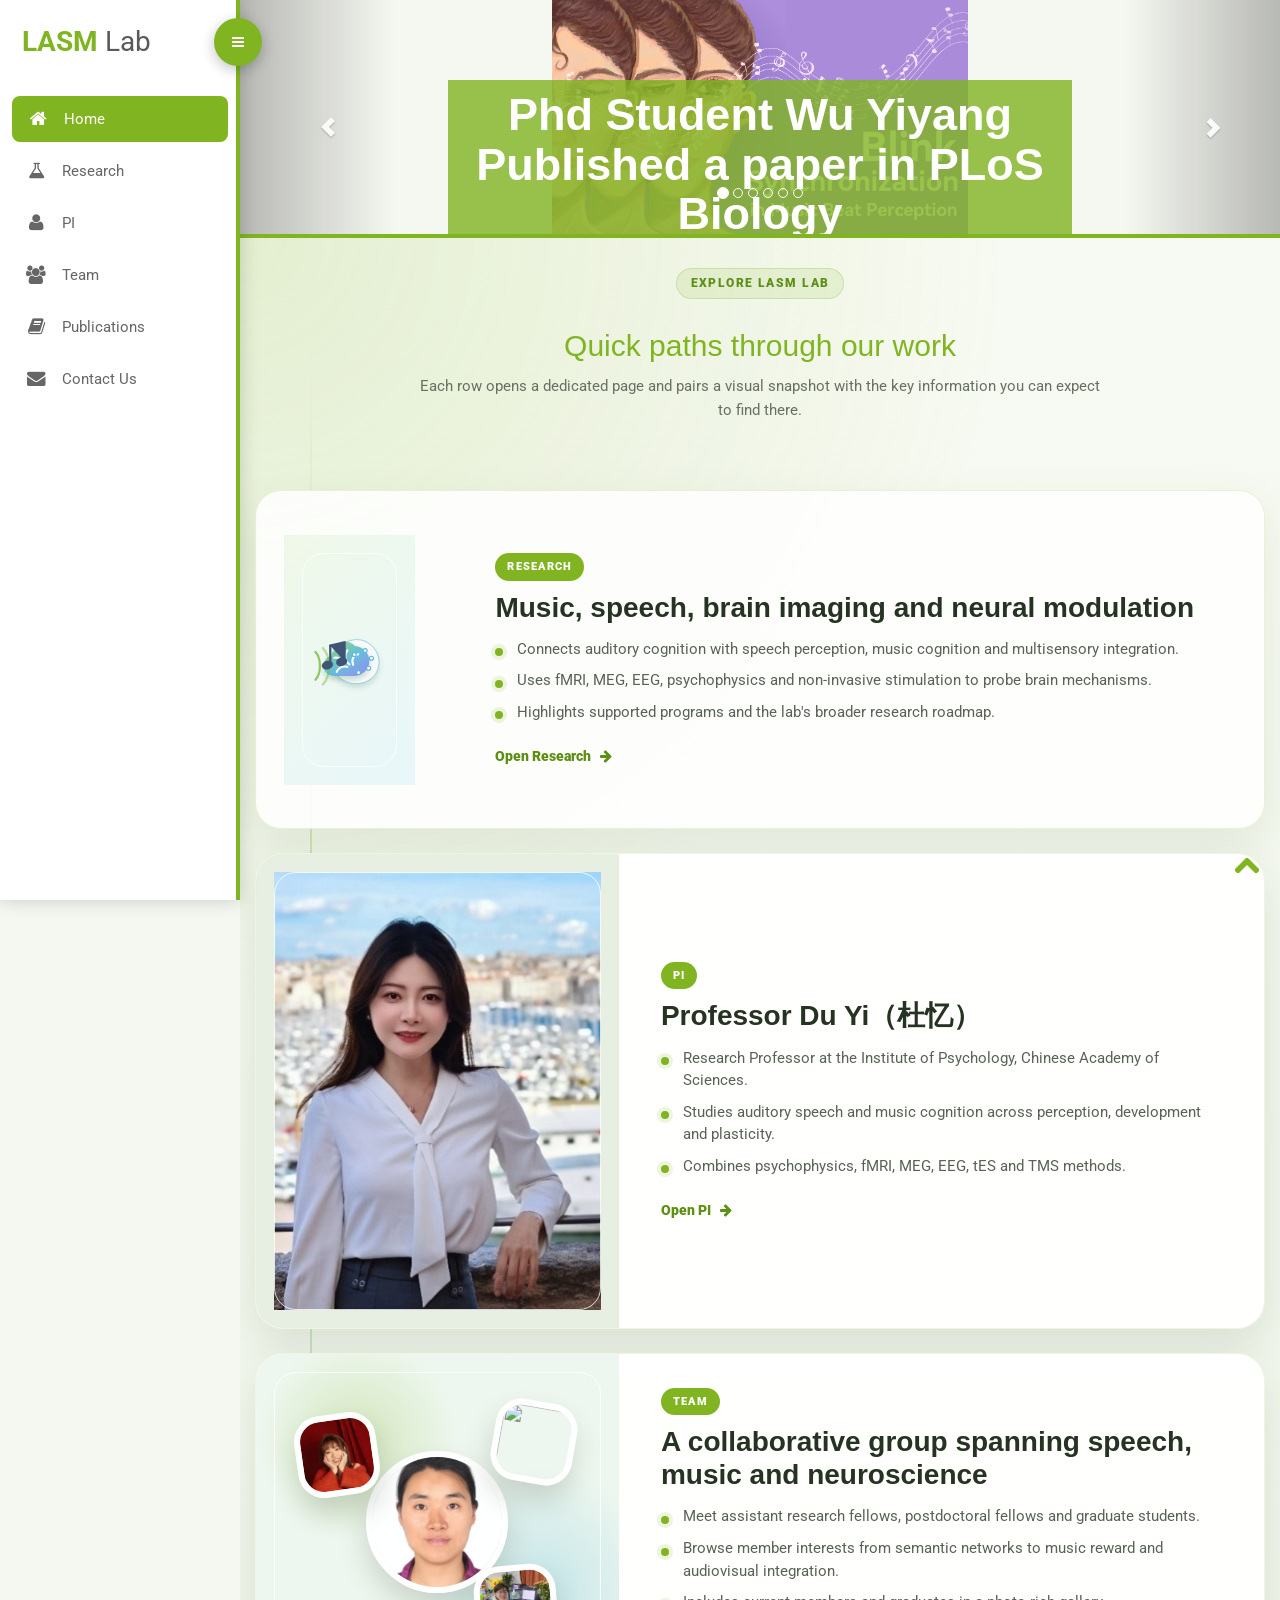
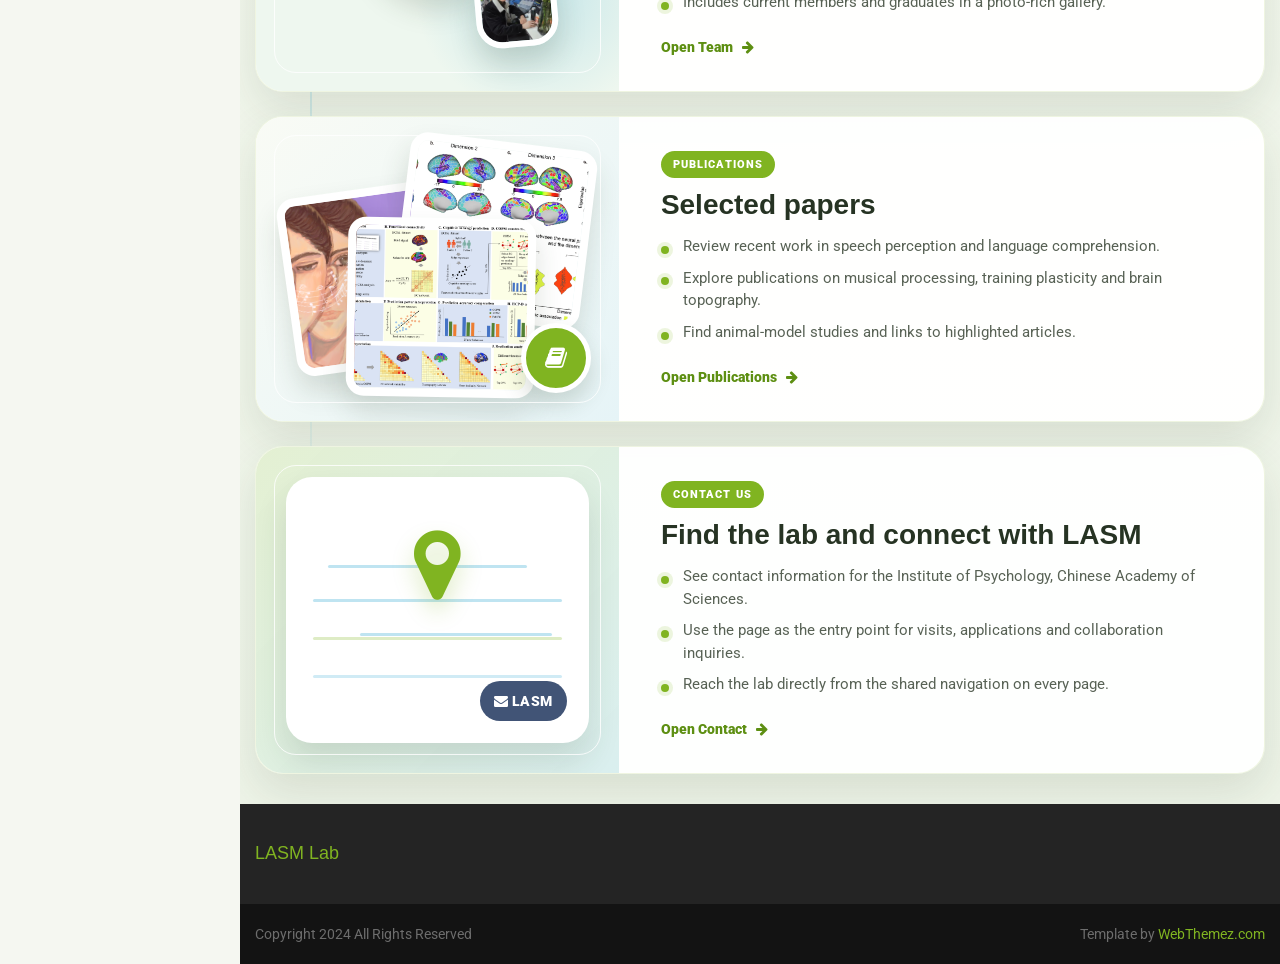
==== commit de1a6ff7: "All updated" ====
--- a/index.html
+++ b/index.html
@@ -238,7 +238,7 @@
                 </div>
                 <div class="subpage-copy">
                     <span class="subpage-label">Publications</span>
-                    <h3>Selected papers organized by research theme</h3>
+                    <h3>Selected papers </h3>
                     <ul>
                         <li>Review recent work in speech perception and language comprehension.</li>
                         <li>Explore publications on musical processing, training plasticity and brain topography.</li>
--- a/css/styles.css
+++ b/css/styles.css
@@ -1655,3 +1655,130 @@
         height: 66px;
     }
 }
+
+/* Research and team light green page treatments
+----------------------------------------------*/
+.research-page,
+.team-page {
+    background:
+        radial-gradient(circle at top left, rgba(128, 180, 33, 0.14), transparent 30%),
+        linear-gradient(180deg, #fbfff7 0%, #f1f7ec 52%, #ffffff 100%);
+    color: #33402b;
+}
+
+.research-page .heading h2,
+.team-page .heading h2 {
+    color: #80B421;
+}
+
+.research-page p,
+.team-page p {
+    color: #516049;
+}
+
+.team-page .team-member h3,
+.team-page .team-member .pos {
+    color: #2f3a2a;
+}
+
+.team-page .member-img {
+    background: #fff;
+    box-shadow: 0 12px 28px rgba(66, 96, 37, 0.12);
+}
+
+.research-heading {
+    max-width: 980px;
+    margin: 0 auto 26px;
+}
+
+.research-intro {
+    color: #4d5e44;
+    font-size: 1.18em;
+    line-height: 1.8em;
+    margin: 0 auto;
+}
+
+.research-grid {
+    display: flex;
+    flex-direction: column;
+    gap: 34px;
+}
+
+.research-row {
+    display: flex;
+    align-items: center;
+    gap: 38px;
+    padding: 28px;
+    border: 1px solid rgba(128, 180, 33, 0.18);
+    border-radius: 26px;
+    background: rgba(255, 255, 255, 0.86);
+    box-shadow: 0 18px 44px rgba(66, 96, 37, 0.10);
+}
+
+.research-row-reverse {
+    flex-direction: row-reverse;
+}
+
+.research-visual,
+.research-copy {
+    flex: 1 1 0;
+}
+
+.research-visual img {
+    display: block;
+    width: 100%;
+    border-radius: 22px;
+    box-shadow: 0 12px 30px rgba(39, 76, 25, 0.12);
+}
+
+.research-copy {
+    text-align: left;
+}
+
+.research-number {
+    display: inline-block;
+    margin-bottom: 12px;
+    padding: 6px 14px;
+    border-radius: 999px;
+    color: #fff;
+    background: #80B421;
+    font-weight: 700;
+    letter-spacing: 0.08em;
+}
+
+.research-copy h3 {
+    margin: 0 0 14px;
+    color: #2f3a2a;
+    font-size: 1.65em;
+    line-height: 1.25em;
+}
+
+.research-copy p {
+    color: #53614d;
+    font-size: 1.08em;
+    line-height: 1.75em;
+    margin: 0;
+}
+
+.research-support {
+    max-width: 980px;
+    margin: 34px auto 0;
+    padding: 18px 22px;
+    border-left: 5px solid #80B421;
+    border-radius: 14px;
+    background: rgba(128, 180, 33, 0.09);
+    color: #4d5e44;
+}
+
+@media (max-width: 767px) {
+    .research-row,
+    .research-row-reverse {
+        flex-direction: column;
+        padding: 20px;
+        gap: 22px;
+    }
+
+    .research-copy h3 {
+        font-size: 1.38em;
+    }
+}
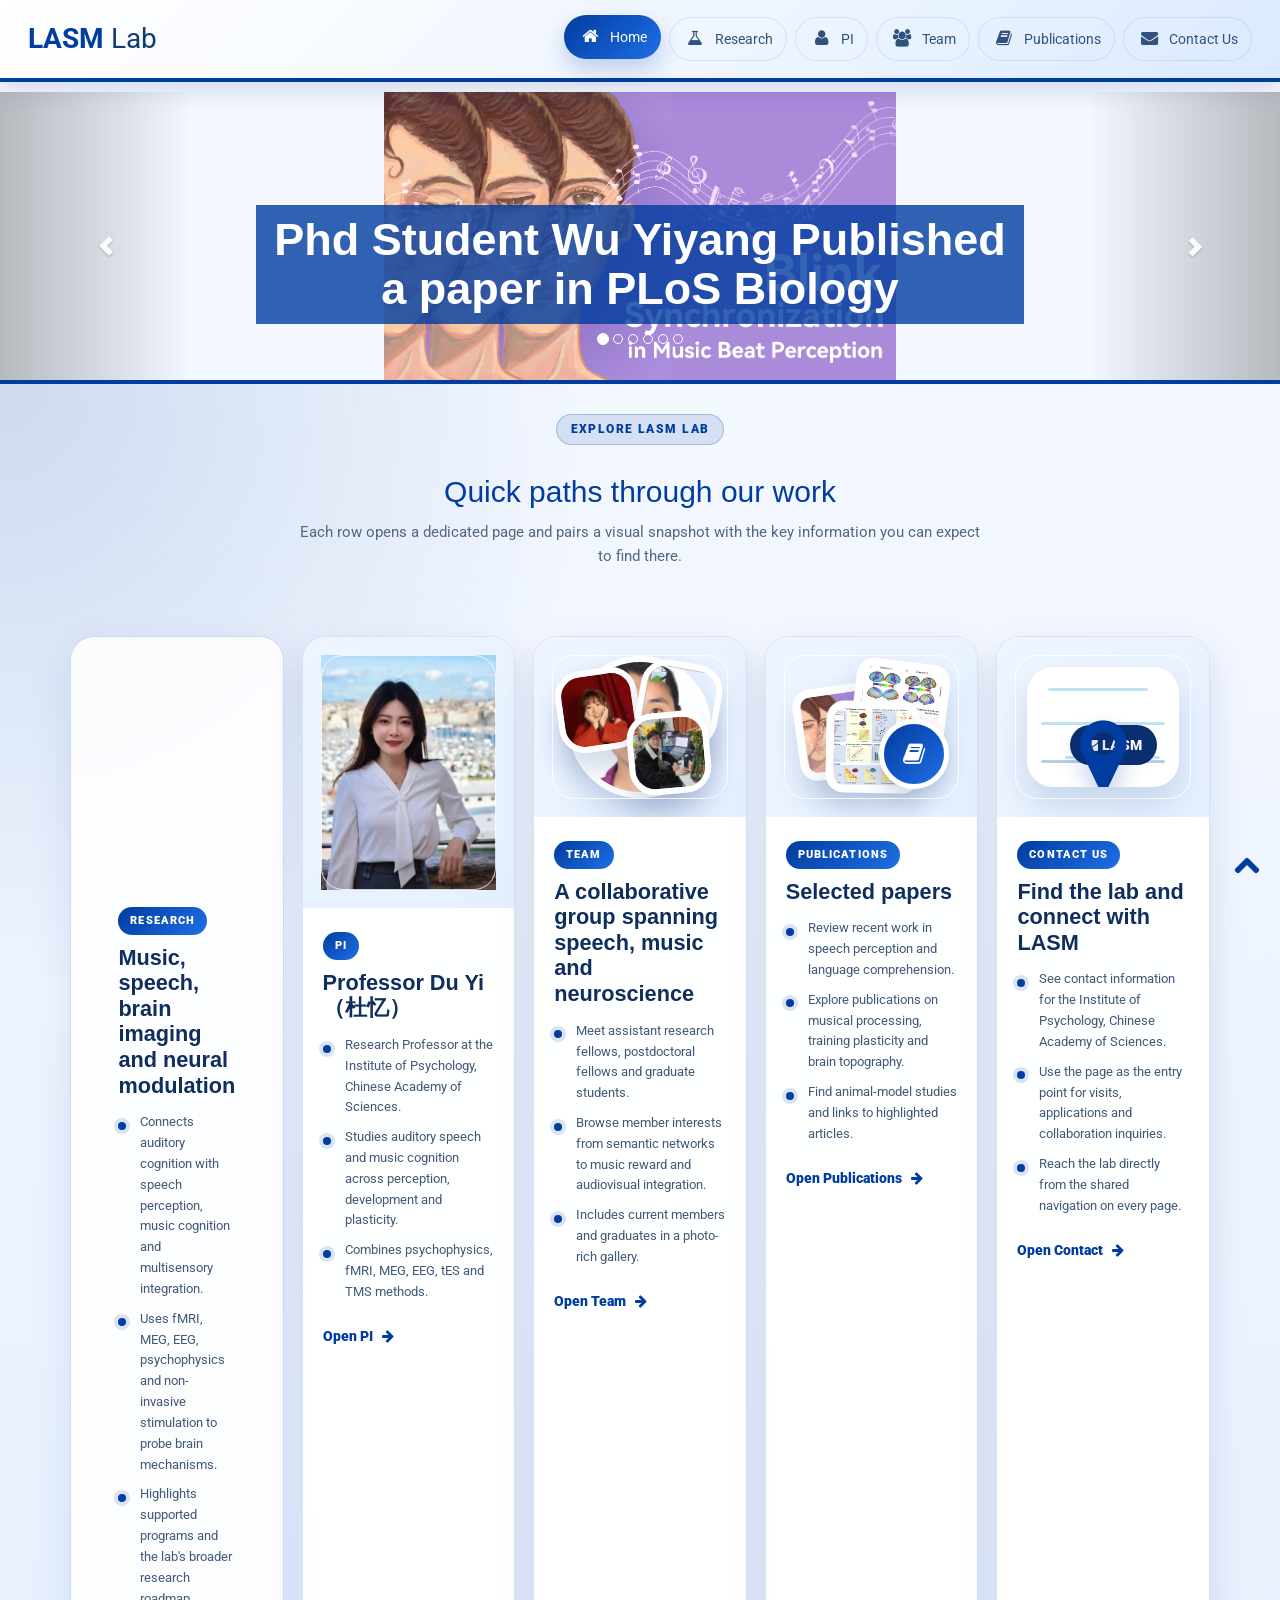
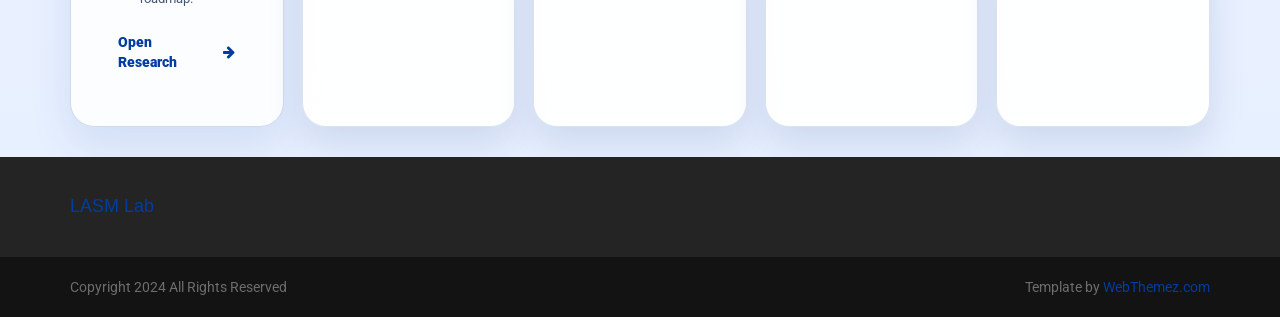
==== commit 0d3a4e3e: "Refresh site with blue horizontal layout" ====
--- a/index.html
+++ b/index.html
@@ -153,9 +153,9 @@
                     <svg viewBox="0 0 320 220" role="img" focusable="false">
                         <defs>
                             <linearGradient id="researchGlow" x1="0%" y1="0%" x2="100%" y2="100%">
-                                <stop offset="0%" stop-color="#8bd85a"/>
-                                <stop offset="55%" stop-color="#58b8d9"/>
-                                <stop offset="100%" stop-color="#8f7cf7"/>
+                                <stop offset="0%" stop-color="#4A8FFF"/>
+                                <stop offset="55%" stop-color="#2F7EEA"/>
+                                <stop offset="100%" stop-color="#76A8FF"/>
                             </linearGradient>
                             <filter id="softShadow" x="-20%" y="-20%" width="140%" height="140%">
                                 <feDropShadow dx="0" dy="12" stdDeviation="10" flood-color="#1b4a38" flood-opacity="0.22"/>
--- a/css/styles.css
+++ b/css/styles.css
@@ -21,12 +21,12 @@
 
 ::selection {
     color: #fff;
-    background: #80B421;
+    background: #013CA0;
 }
 
 ::-moz-selection {
     color: #fff;
-    background: #80B421;
+    background: #013CA0;
 }
 
 p {
@@ -65,7 +65,7 @@
     }
 
 a {
-    color: #80B421;
+    color: #013CA0;
     text-decoration: none;
     text-shadow: none;
     -webkit-transition: all 0.2s linear;
@@ -76,7 +76,7 @@
 }
 
     a:hover {
-        color: #6EAA00;
+        color: #002E7A;
         text-decoration: none;
     }
 
@@ -86,11 +86,11 @@
 }
 
     .btn:hover {
-        background: #6EAA00;
+        background: #002E7A;
     }
 
 .btn-primary {
-    background: #80B421;
+    background: #013CA0;
 }
 
 .form-control {
@@ -130,20 +130,20 @@
 }
 
 .navbar-inverse .navbar-toggle {
-    border-color: #80B421;
-    background-color: #80B421;
+    border-color: #013CA0;
+    background-color: #013CA0;
 }
 
     .navbar-inverse .navbar-toggle .icon-bar {
-        /*background-color: #80B421;*/
+        /*background-color: #013CA0;*/
     }
 
     .navbar-inverse .navbar-toggle:hover, .navbar-inverse .navbar-toggle:focus {
-        background: #80B421;
+        background: #013CA0;
     }
 
 .navbar-inverse .navbar-nav > li > a:hover, .navbar-inverse .navbar-nav > li > a:focus {
-    color: #80B421;
+    color: #013CA0;
 }
 
 .navbar-inverse .navbar-toggle:hover .icon-bar {
@@ -155,7 +155,7 @@
 /*.carousel-inner*/
 #myCarousel {
     margin-top: 50px;
-    border-bottom: 4px solid #80B421;
+    border-bottom: 4px solid #013CA0;
 }
 
 .carousel-inner > .item {
@@ -171,7 +171,7 @@
     .carousel-caption h1 {
         font-size: 45px;
         padding: 10px 15px;
-        background: rgba(128, 180, 33, 0.80);
+        background: rgba(1, 60, 160, 0.80);
         color: #FFFFFF;
         text-shadow: none;
         font-weight: bold;
@@ -199,7 +199,7 @@
 
 .actionPanel {
     padding: 25px 0;
-    background: #80B421;
+    background: #013CA0;
 }
 
     .actionPanel h3 {
@@ -207,7 +207,7 @@
     }
 
 .circle {
-    background: #80B421;
+    background: #013CA0;
     height: 60px;
     width: 60px;
     border-radius: 35px;
@@ -220,11 +220,11 @@
     padding: 16px 15px;
     line-height: 18px;
     height: 50px;
-    /*color:#80B421;*/
+    /*color:#013CA0;*/
 }
 
 .navbar-brand b {
-    color: #80B421;
+    color: #013CA0;
 }
 
 .logo {
@@ -234,7 +234,7 @@
 }
 
     .logo:hover {
-        color: #5A5A5A;
+        color: #143B71;
     }
 
 
@@ -256,13 +256,13 @@
 
 .navbar-inverse .navbar-nav > .active > a, .navbar-inverse .navbar-nav > .active > a:hover, .navbar-inverse .navbar-nav > .active > a:focus {
     color: #fff;
-    border-bottom: 2px solid #80B421;
+    border-bottom: 2px solid #013CA0;
     box-sizing: border-box;
-    background: #80b421;
+    background: #013CA0;
 }
 
 .navbar-nav > li:hover > a {
-    color: #80B421;
+    color: #013CA0;
 }
 
 .header .navbar-nav > li > a {
@@ -290,7 +290,7 @@
     }
 
 .page-section h2 {
-    color: #80B421;
+    color: #013CA0;
 }
 
 .page-section p {
@@ -319,7 +319,7 @@
     }
 
     .darkBg .fa {
-        color: #80B421;
+        color: #013CA0;
     }
 /*--- Banner ----*/
 #overlay {
@@ -382,7 +382,7 @@
     }
 
     .sub-heading p {
-        color: #5A5A5A;
+        color: #143B71;
     }
 
 .heading {
@@ -435,7 +435,7 @@
 }
 
 .member-img {
-    border: 2px solid #80B421;
+    border: 2px solid #013CA0;
     border-radius: 188px;
     overflow: hidden;
 }
@@ -514,7 +514,7 @@
         height: 300px; /* 固定高度,可以根据需要调整 */
         margin: 0 auto;
         overflow: hidden;
-        border: 2px solid #80B421;
+        border: 2px solid #013CA0;
         border-radius: 50%;
     }
     
@@ -589,12 +589,12 @@
     nav#filter a {
         padding: 4px 12px;
         line-height: 20px;
-        border: 1px solid #80B421;
+        border: 1px solid #013CA0;
         text-decoration: none;
     }
 
 .current {
-    background: #80B421;
+    background: #013CA0;
     color: #fff;
 }
 
@@ -638,7 +638,7 @@
     height: 100%;
     transition: all 200ms ease-in-out 0s;
     opacity: 1;
-    background: rgba(128, 180, 33, 0.47);
+    background: rgba(1, 60, 160, 0.47);
 }
 
 .portfolio-item .portfolio-desc a {
@@ -1028,7 +1028,7 @@
 /* Multi-page layout with shared collapsible side navigation
 ----------------------------------------------*/
 .multi-page-site {
-    background: #f5f7f1;
+    background: #F4F8FF;
 }
 
 .site-main {
@@ -1051,7 +1051,7 @@
     overflow-x: hidden;
     overflow-y: auto;
     background: #fff;
-    border-right: 4px solid #80B421;
+    border-right: 4px solid #013CA0;
     box-shadow: 0 0 18px rgba(0, 0, 0, 0.18);
     transition: width 240ms ease, transform 240ms ease;
 }
@@ -1063,19 +1063,19 @@
 .side-logo {
     display: block;
     padding: 28px 22px 22px;
-    color: #5A5A5A;
+    color: #143B71;
     font-size: 2em;
     line-height: 1;
     white-space: nowrap;
 }
 
 .side-logo b {
-    color: #80B421;
+    color: #013CA0;
 }
 
 .side-logo:hover,
 .side-logo:focus {
-    color: #5A5A5A;
+    color: #143B71;
     text-decoration: none;
 }
 
@@ -1102,7 +1102,7 @@
 .side-nav li a:focus,
 .side-nav li.active a {
     color: #fff;
-    background: #80B421;
+    background: #013CA0;
     text-decoration: none;
     transform: translateX(2px);
 }
@@ -1141,7 +1141,7 @@
     border: 0;
     border-radius: 50%;
     color: #fff;
-    background: #80B421;
+    background: #013CA0;
     box-shadow: 0 4px 14px rgba(0, 0, 0, 0.24);
     transition: left 240ms ease, transform 200ms ease;
 }
@@ -1168,8 +1168,8 @@
     position: relative;
     overflow: hidden;
     background:
-        radial-gradient(circle at top left, rgba(128, 180, 33, 0.16), transparent 32%),
-        linear-gradient(180deg, #f7faf2 0%, #eef4e8 100%);
+        radial-gradient(circle at top left, rgba(1, 60, 160, 0.16), transparent 32%),
+        linear-gradient(180deg, #F4F8FF 0%, #E7F0FF 100%);
 }
 
 .quick-links-section:before {
@@ -1179,7 +1179,7 @@
     bottom: 80px;
     left: calc(50% - 450px);
     width: 2px;
-    background: linear-gradient(180deg, transparent, rgba(128, 180, 33, 0.35), rgba(88, 184, 217, 0.22), transparent);
+    background: linear-gradient(180deg, transparent, rgba(1, 60, 160, 0.35), rgba(88, 184, 217, 0.22), transparent);
 }
 
 .home-directory-heading {
@@ -1193,9 +1193,9 @@
     display: inline-block;
     margin-bottom: 10px;
     padding: 6px 14px;
-    color: #5e8f18;
-    background: rgba(128, 180, 33, 0.12);
-    border: 1px solid rgba(128, 180, 33, 0.25);
+    color: #013CA0;
+    background: rgba(1, 60, 160, 0.12);
+    border: 1px solid rgba(1, 60, 160, 0.25);
     border-radius: 999px;
     font-size: 0.85em;
     font-weight: 900;
@@ -1206,7 +1206,7 @@
 .home-directory-heading p {
     max-width: 680px;
     margin: 12px auto 0;
-    color: #687064;
+    color: #526780;
     font-size: 1.08em;
 }
 
@@ -1226,9 +1226,9 @@
     overflow: hidden;
     color: #3f463d;
     background: rgba(255, 255, 255, 0.94);
-    border: 1px solid rgba(128, 180, 33, 0.13);
+    border: 1px solid rgba(1, 60, 160, 0.13);
     border-radius: 28px;
-    box-shadow: 0 18px 45px rgba(41, 62, 31, 0.12);
+    box-shadow: 0 18px 45px rgba(1, 43, 114, 0.12);
     transition: transform 240ms ease, box-shadow 240ms ease, border-color 240ms ease;
 }
 
@@ -1237,7 +1237,7 @@
     position: absolute;
     inset: 0;
     pointer-events: none;
-    background: linear-gradient(120deg, rgba(128, 180, 33, 0.08), transparent 35%, rgba(88, 184, 217, 0.09));
+    background: linear-gradient(120deg, rgba(1, 60, 160, 0.08), transparent 35%, rgba(88, 184, 217, 0.09));
     opacity: 0;
     transition: opacity 240ms ease;
 }
@@ -1246,9 +1246,9 @@
 .subpage-row:focus {
     color: #3f463d;
     text-decoration: none;
-    border-color: rgba(128, 180, 33, 0.42);
+    border-color: rgba(1, 60, 160, 0.42);
     transform: translateY(-5px);
-    box-shadow: 0 24px 58px rgba(41, 62, 31, 0.18);
+    box-shadow: 0 24px 58px rgba(1, 43, 114, 0.18);
 }
 
 .subpage-row:hover:before,
@@ -1260,7 +1260,7 @@
     position: relative;
     min-height: 250px;
     overflow: hidden;
-    background: linear-gradient(135deg, #eff8e8, #e9f7fb);
+    background: linear-gradient(135deg, #EEF5FF, #E5F0FF);
 }
 
 .subpage-visual:after {
@@ -1285,7 +1285,7 @@
     margin-bottom: 10px;
     padding: 6px 12px;
     color: #fff;
-    background: #80B421;
+    background: #013CA0;
     border-radius: 999px;
     font-size: 0.78em;
     font-weight: 900;
@@ -1295,7 +1295,7 @@
 
 .subpage-copy h3 {
     margin: 0 0 14px;
-    color: #263323;
+    color: #102E5D;
     font-size: 2em;
     font-weight: 900;
     line-height: 1.18;
@@ -1311,7 +1311,7 @@
     position: relative;
     margin-bottom: 9px;
     padding-left: 22px;
-    color: #586255;
+    color: #415876;
     font-size: 1.04em;
     line-height: 1.55;
 }
@@ -1323,9 +1323,9 @@
     left: 0;
     width: 8px;
     height: 8px;
-    background: #80B421;
+    background: #013CA0;
     border-radius: 50%;
-    box-shadow: 0 0 0 4px rgba(128, 180, 33, 0.14);
+    box-shadow: 0 0 0 4px rgba(1, 60, 160, 0.14);
 }
 
 .subpage-cta {
@@ -1333,7 +1333,7 @@
     align-items: center;
     gap: 9px;
     margin-top: 14px;
-    color: #5d8f12;
+    color: #013CA0;
     font-weight: 900;
 }
 
@@ -1378,7 +1378,7 @@
 }
 
 .sound-wave {
-    stroke: #6fb529;
+    stroke: #1F6FE5;
     stroke-width: 8;
     opacity: 0.72;
 }
@@ -1389,19 +1389,19 @@
 
 .music-notes path,
 .music-notes ellipse {
-    stroke: #415476;
-    fill: #415476;
+    stroke: #0A2F6F;
+    fill: #0A2F6F;
     stroke-width: 8;
 }
 
 .sensor-dots circle {
     fill: #fff;
-    stroke: #58b8d9;
+    stroke: #2F7EEA;
     stroke-width: 4;
 }
 
 .pi-visual {
-    background: #e6efe1;
+    background: #EAF2FF;
 }
 
 .pi-visual img {
@@ -1416,9 +1416,9 @@
 
 .team-visual {
     background:
-        radial-gradient(circle at 28% 25%, rgba(128, 180, 33, 0.24), transparent 28%),
+        radial-gradient(circle at 28% 25%, rgba(1, 60, 160, 0.24), transparent 28%),
         radial-gradient(circle at 78% 70%, rgba(88, 184, 217, 0.28), transparent 34%),
-        #eef7ef;
+        #EEF5FF;
 }
 
 .portrait-orbit {
@@ -1431,7 +1431,7 @@
     position: absolute;
     object-fit: cover;
     border: 6px solid #fff;
-    box-shadow: 0 16px 28px rgba(44, 63, 38, 0.18);
+    box-shadow: 0 16px 28px rgba(1, 43, 114, 0.18);
 }
 
 .portrait-main {
@@ -1454,7 +1454,7 @@
 .float-three { right: 17%; bottom: 13%; transform: rotate(-5deg); }
 
 .publications-visual {
-    background: linear-gradient(135deg, #f9fbf5, #e6f4f7);
+    background: linear-gradient(135deg, #F4F8FF, #E5F0FF);
 }
 
 .paper-stack {
@@ -1470,7 +1470,7 @@
     background: #fff;
     border: 8px solid #fff;
     border-radius: 18px;
-    box-shadow: 0 16px 28px rgba(42, 64, 39, 0.16);
+    box-shadow: 0 16px 28px rgba(1, 43, 114, 0.16);
 }
 
 .paper-stack img:nth-child(1) { left: 0; top: 18%; transform: rotate(-8deg); }
@@ -1484,19 +1484,19 @@
     width: 70px;
     height: 70px;
     color: #fff;
-    background: #80B421;
+    background: #013CA0;
     border: 5px solid #fff;
     border-radius: 50%;
     line-height: 60px;
     text-align: center;
     font-size: 1.7em;
-    box-shadow: 0 12px 22px rgba(42, 64, 39, 0.18);
+    box-shadow: 0 12px 22px rgba(1, 43, 114, 0.18);
 }
 
 .contact-visual {
     background:
-        linear-gradient(135deg, rgba(128, 180, 33, 0.16), rgba(88, 184, 217, 0.18)),
-        #f7fbf4;
+        linear-gradient(135deg, rgba(1, 60, 160, 0.16), rgba(88, 184, 217, 0.18)),
+        #F4F8FF;
 }
 
 .contact-card-art {
@@ -1505,7 +1505,7 @@
     overflow: hidden;
     background: #fff;
     border-radius: 26px;
-    box-shadow: 0 18px 32px rgba(42, 64, 39, 0.14);
+    box-shadow: 0 18px 32px rgba(1, 43, 114, 0.14);
 }
 
 .contact-card-art > .fa-map-marker {
@@ -1513,10 +1513,10 @@
     top: 48px;
     left: 50%;
     z-index: 2;
-    color: #80B421;
+    color: #013CA0;
     font-size: 5.8em;
     transform: translateX(-50%);
-    text-shadow: 0 12px 22px rgba(128, 180, 33, 0.25);
+    text-shadow: 0 12px 22px rgba(1, 60, 160, 0.25);
 }
 
 .map-lines,
@@ -1533,7 +1533,7 @@
     left: 9%;
     right: 9%;
     top: 46%;
-    box-shadow: 0 38px 0 rgba(128, 180, 33, 0.26), 0 76px 0 rgba(88, 184, 217, 0.28);
+    box-shadow: 0 38px 0 rgba(1, 60, 160, 0.26), 0 76px 0 rgba(88, 184, 217, 0.28);
 }
 
 .map-lines:before {
@@ -1554,7 +1554,7 @@
     bottom: 22px;
     padding: 10px 14px;
     color: #fff;
-    background: #415476;
+    background: #0A2F6F;
     border-radius: 999px;
     font-weight: 900;
     letter-spacing: 0.04em;
@@ -1661,29 +1661,29 @@
 .research-page,
 .team-page {
     background:
-        radial-gradient(circle at top left, rgba(128, 180, 33, 0.14), transparent 30%),
-        linear-gradient(180deg, #fbfff7 0%, #f1f7ec 52%, #ffffff 100%);
-    color: #33402b;
+        radial-gradient(circle at top left, rgba(1, 60, 160, 0.14), transparent 30%),
+        linear-gradient(180deg, #F7FAFF 0%, #EAF2FF 52%, #ffffff 100%);
+    color: #173760;
 }
 
 .research-page .heading h2,
 .team-page .heading h2 {
-    color: #80B421;
+    color: #013CA0;
 }
 
 .research-page p,
 .team-page p {
-    color: #516049;
+    color: #365274;
 }
 
 .team-page .team-member h3,
 .team-page .team-member .pos {
-    color: #2f3a2a;
+    color: #102E5D;
 }
 
 .team-page .member-img {
     background: #fff;
-    box-shadow: 0 12px 28px rgba(66, 96, 37, 0.12);
+    box-shadow: 0 12px 28px rgba(1, 60, 160, 0.12);
 }
 
 .research-heading {
@@ -1692,7 +1692,7 @@
 }
 
 .research-intro {
-    color: #4d5e44;
+    color: #365274;
     font-size: 1.18em;
     line-height: 1.8em;
     margin: 0 auto;
@@ -1709,10 +1709,10 @@
     align-items: center;
     gap: 38px;
     padding: 28px;
-    border: 1px solid rgba(128, 180, 33, 0.18);
+    border: 1px solid rgba(1, 60, 160, 0.18);
     border-radius: 26px;
     background: rgba(255, 255, 255, 0.86);
-    box-shadow: 0 18px 44px rgba(66, 96, 37, 0.10);
+    box-shadow: 0 18px 44px rgba(1, 60, 160, 0.10);
 }
 
 .research-row-reverse {
@@ -1728,7 +1728,7 @@
     display: block;
     width: 100%;
     border-radius: 22px;
-    box-shadow: 0 12px 30px rgba(39, 76, 25, 0.12);
+    box-shadow: 0 12px 30px rgba(1, 43, 114, 0.12);
 }
 
 .research-copy {
@@ -1741,20 +1741,20 @@
     padding: 6px 14px;
     border-radius: 999px;
     color: #fff;
-    background: #80B421;
+    background: #013CA0;
     font-weight: 700;
     letter-spacing: 0.08em;
 }
 
 .research-copy h3 {
     margin: 0 0 14px;
-    color: #2f3a2a;
+    color: #102E5D;
     font-size: 1.65em;
     line-height: 1.25em;
 }
 
 .research-copy p {
-    color: #53614d;
+    color: #365274;
     font-size: 1.08em;
     line-height: 1.75em;
     margin: 0;
@@ -1764,10 +1764,10 @@
     max-width: 980px;
     margin: 34px auto 0;
     padding: 18px 22px;
-    border-left: 5px solid #80B421;
+    border-left: 5px solid #013CA0;
     border-radius: 14px;
-    background: rgba(128, 180, 33, 0.09);
-    color: #4d5e44;
+    background: rgba(1, 60, 160, 0.09);
+    color: #365274;
 }
 
 @media (max-width: 767px) {
@@ -1782,3 +1782,386 @@
         font-size: 1.38em;
     }
 }
+
+/* Blue horizontal navigation and refreshed card/list layouts
+----------------------------------------------*/
+.multi-page-site {
+    background: #f4f8ff;
+}
+
+.site-main,
+body.nav-collapsed .site-main {
+    margin-left: 0;
+    padding-top: 92px;
+}
+
+.side-nav,
+body.nav-collapsed .side-nav {
+    position: fixed;
+    top: 0;
+    left: 0;
+    display: flex;
+    align-items: center;
+    width: 100%;
+    height: 82px;
+    overflow: visible;
+    background: linear-gradient(135deg, #ffffff 0%, #eef5ff 58%, #dbeaff 100%);
+    border-right: 0;
+    border-bottom: 4px solid #013CA0;
+    box-shadow: 0 8px 24px rgba(1, 43, 114, 0.14);
+    transform: none;
+}
+
+.side-nav nav {
+    flex: 1 1 auto;
+}
+
+.side-logo,
+body.nav-collapsed .side-logo {
+    flex: 0 0 auto;
+    padding: 0 28px;
+    color: #143b71;
+    font-size: 2em;
+}
+
+.side-logo b {
+    color: #013CA0;
+}
+
+body.nav-collapsed .side-logo span,
+body.nav-collapsed .side-nav li a span {
+    display: inline;
+}
+
+.side-nav ul {
+    display: flex;
+    align-items: center;
+    justify-content: flex-end;
+    gap: 8px;
+    margin: 0;
+    padding: 0 28px 0 0;
+}
+
+.side-nav li a,
+body.nav-collapsed .side-nav li a {
+    justify-content: center;
+    gap: 8px;
+    margin: 0;
+    padding: 12px 14px;
+    color: #31527c;
+    border-radius: 999px;
+    font-size: 1.02em;
+    box-shadow: inset 0 0 0 1px rgba(1, 60, 160, 0.10);
+}
+
+.side-nav li a:hover,
+.side-nav li a:focus,
+.side-nav li.active a {
+    background: linear-gradient(135deg, #013CA0 0%, #1f6fe5 100%);
+    color: #fff;
+    transform: translateY(-2px);
+    box-shadow: 0 10px 22px rgba(1, 60, 160, 0.22);
+}
+
+.sidebar-toggle,
+body.nav-collapsed .sidebar-toggle {
+    display: none;
+}
+
+.multi-page-site #myCarousel {
+    margin-top: 0;
+}
+
+.quick-links-section {
+    background:
+        radial-gradient(circle at top left, rgba(1, 60, 160, 0.16), transparent 32%),
+        linear-gradient(180deg, #f4f8ff 0%, #e7f0ff 100%);
+}
+
+.quick-links-section:before {
+    display: none;
+}
+
+.subpage-directory {
+    grid-template-columns: repeat(5, minmax(170px, 1fr));
+    gap: 18px;
+}
+
+.subpage-row {
+    display: flex;
+    flex-direction: column;
+    min-height: 100%;
+    border-color: rgba(1, 60, 160, 0.14);
+    border-radius: 24px;
+    box-shadow: 0 16px 36px rgba(1, 43, 114, 0.12);
+}
+
+.subpage-row:before {
+    background: linear-gradient(120deg, rgba(1, 60, 160, 0.08), transparent 38%, rgba(47, 126, 234, 0.12));
+}
+
+.subpage-row:hover,
+.subpage-row:focus {
+    border-color: rgba(1, 60, 160, 0.42);
+    box-shadow: 0 22px 50px rgba(1, 43, 114, 0.18);
+}
+
+.subpage-visual {
+    min-height: 180px;
+    background: linear-gradient(135deg, #eef5ff, #e5f0ff);
+}
+
+.subpage-copy {
+    flex: 1 1 auto;
+    justify-content: flex-start;
+    padding: 24px 20px 26px;
+}
+
+.subpage-label,
+.publication-badge,
+.research-number {
+    background: linear-gradient(135deg, #013CA0 0%, #1f6fe5 100%);
+}
+
+.subpage-copy h3 {
+    color: #102e5d;
+    font-size: 1.55em;
+}
+
+.subpage-copy li {
+    font-size: 0.96em;
+}
+
+.subpage-copy li:before {
+    background: #013CA0;
+    box-shadow: 0 0 0 4px rgba(1, 60, 160, 0.14);
+}
+
+.subpage-cta {
+    color: #013CA0;
+}
+
+.research-page,
+.team-page {
+    background:
+        radial-gradient(circle at top left, rgba(1, 60, 160, 0.14), transparent 30%),
+        linear-gradient(180deg, #f7faff 0%, #eaf2ff 52%, #ffffff 100%);
+}
+
+.research-page .heading h2,
+.team-page .heading h2,
+.page-section h2 {
+    color: #013CA0;
+}
+
+.research-row {
+    border-color: rgba(1, 60, 160, 0.18);
+    box-shadow: 0 18px 44px rgba(1, 60, 160, 0.10);
+}
+
+.research-copy h3 {
+    color: #102e5d;
+    font-size: 2.45em;
+    line-height: 1.14;
+}
+
+.research-support {
+    border-left-color: #013CA0;
+    background: rgba(1, 60, 160, 0.09);
+}
+
+.team-page .team-content > .row {
+    margin-left: 0;
+    margin-right: 0;
+}
+
+.team-page .team-content > .row > [class*="col-"],
+#graduates .team-content > .row > [class*="col-"] {
+    float: none;
+    width: 100%;
+    padding-left: 0;
+    padding-right: 0;
+}
+
+.team-page .team-member,
+#graduates .team-member-graduate {
+    display: grid;
+    grid-template-columns: 180px 1fr;
+    column-gap: 28px;
+    align-items: center;
+    margin: 0 0 22px;
+    padding: 24px;
+    background: rgba(255, 255, 255, 0.92);
+    border: 1px solid rgba(1, 60, 160, 0.14);
+    border-radius: 24px;
+    box-shadow: 0 16px 36px rgba(1, 43, 114, 0.10);
+    text-align: left;
+}
+
+.team-page .member-img,
+#graduates .team-member-graduate .member-img {
+    grid-row: 1 / span 4;
+    width: 180px;
+    height: 180px;
+    margin: 0;
+    border: 3px solid #013CA0;
+    border-radius: 22px;
+    background: #fff;
+    box-shadow: 0 12px 28px rgba(1, 60, 160, 0.14);
+}
+
+.team-page .member-img img,
+.team-member .member-img img,
+#graduates .team-member-graduate .member-img img {
+    width: 100%;
+    height: 100%;
+    max-width: none;
+    object-fit: cover;
+}
+
+.team-page .team-member h3,
+#graduates .team-member-graduate h3 {
+    margin: 0 0 6px;
+    color: #102e5d;
+    font-size: 1.65em;
+    line-height: 1.25;
+    text-align: left;
+}
+
+.team-page .team-member .pos,
+#graduates .team-member-graduate .pos {
+    margin: 0 0 12px;
+    color: #013CA0;
+    font-size: 1.05em;
+    font-weight: 900;
+    text-align: left;
+}
+
+.team-page .team-member p,
+#graduates .team-member-graduate .descrition {
+    margin: 0;
+    padding: 0;
+    color: #365274;
+    font-size: 1.05em;
+    line-height: 1.7;
+}
+
+#graduates {
+    background: linear-gradient(180deg, #eef5ff 0%, #dfeaff 100%);
+}
+
+#graduates .heading h2 {
+    color: #013CA0;
+}
+
+@media (max-width: 1199px) {
+    .subpage-directory {
+        grid-template-columns: repeat(2, minmax(220px, 1fr));
+    }
+}
+
+@media (max-width: 991px) {
+    .site-main,
+    body.nav-collapsed .site-main {
+        padding-top: 78px;
+    }
+
+    .side-nav,
+    body.nav-collapsed .side-nav {
+        height: 70px;
+        transform: none;
+    }
+
+    .side-logo,
+    body.nav-collapsed .side-logo {
+        padding: 0 18px;
+        font-size: 1.6em;
+    }
+
+    .side-nav ul {
+        justify-content: flex-start;
+        overflow-x: auto;
+        padding: 0 16px 0 0;
+        scrollbar-width: thin;
+    }
+
+    .side-nav li a,
+    body.nav-collapsed .side-nav li a {
+        padding: 10px 12px;
+        font-size: 0.96em;
+    }
+
+    .side-nav li a i {
+        min-width: 18px;
+    }
+
+    body.nav-open .side-nav,
+    body.nav-open.nav-collapsed .side-nav {
+        transform: none;
+    }
+
+    .sidebar-scrim,
+    body.nav-open .sidebar-scrim {
+        display: none;
+    }
+}
+
+@media (max-width: 767px) {
+    .subpage-directory {
+        grid-template-columns: 1fr;
+    }
+
+    .team-page .team-member,
+    #graduates .team-member-graduate {
+        grid-template-columns: 112px 1fr;
+        gap: 18px;
+        padding: 18px;
+    }
+
+    .team-page .member-img,
+    #graduates .team-member-graduate .member-img {
+        width: 112px;
+        height: 112px;
+        border-radius: 18px;
+    }
+
+    .team-page .team-member h3,
+    #graduates .team-member-graduate h3 {
+        font-size: 1.28em;
+    }
+
+    .team-page .team-member p,
+    #graduates .team-member-graduate .descrition {
+        grid-column: 1 / -1;
+        font-size: 1em;
+    }
+
+    .research-copy h3 {
+        font-size: 2em;
+    }
+}
+
+@media (max-width: 560px) {
+    .site-main,
+    body.nav-collapsed .site-main {
+        padding-top: 116px;
+    }
+
+    .side-nav,
+    body.nav-collapsed .side-nav {
+        flex-wrap: wrap;
+        height: 108px;
+        align-content: center;
+    }
+
+    .side-logo,
+    body.nav-collapsed .side-logo {
+        width: 100%;
+        padding: 8px 16px 2px;
+    }
+
+    .side-nav ul {
+        width: 100%;
+        padding: 4px 12px 8px;
+    }
+}
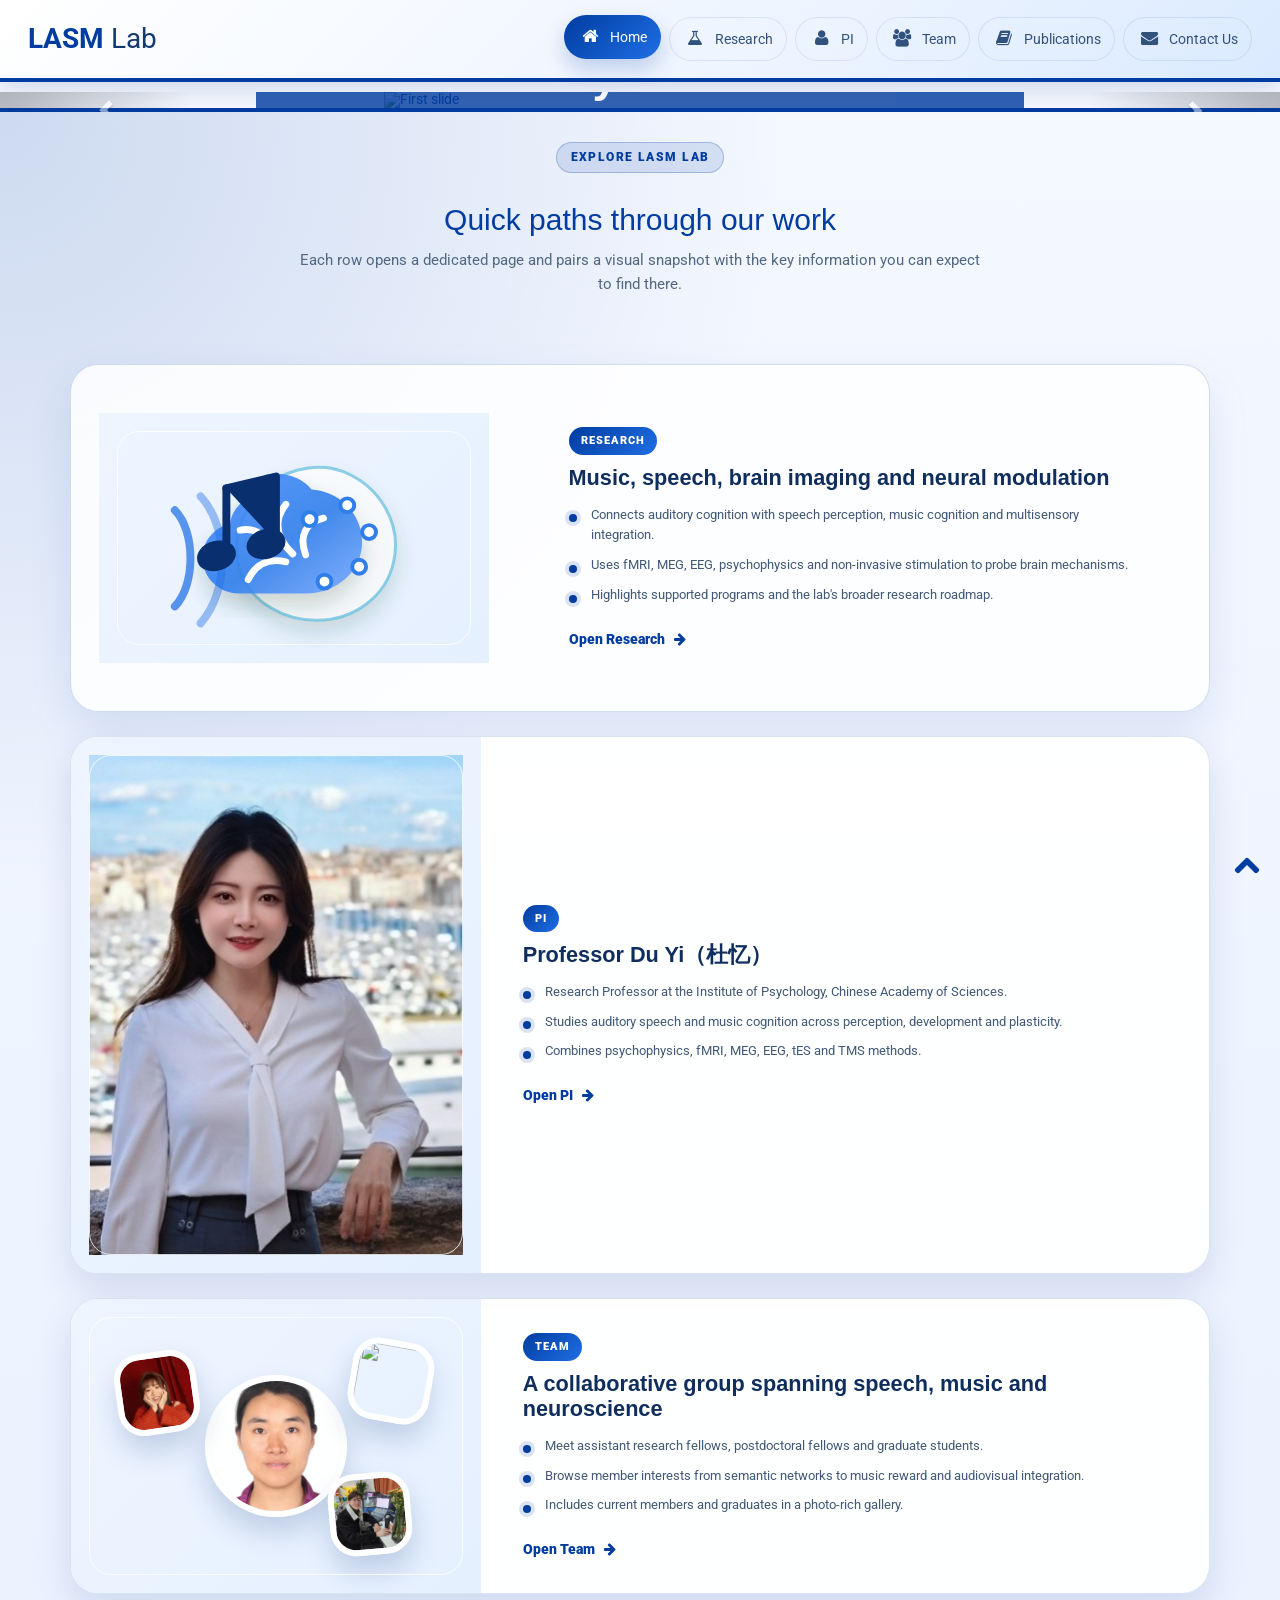
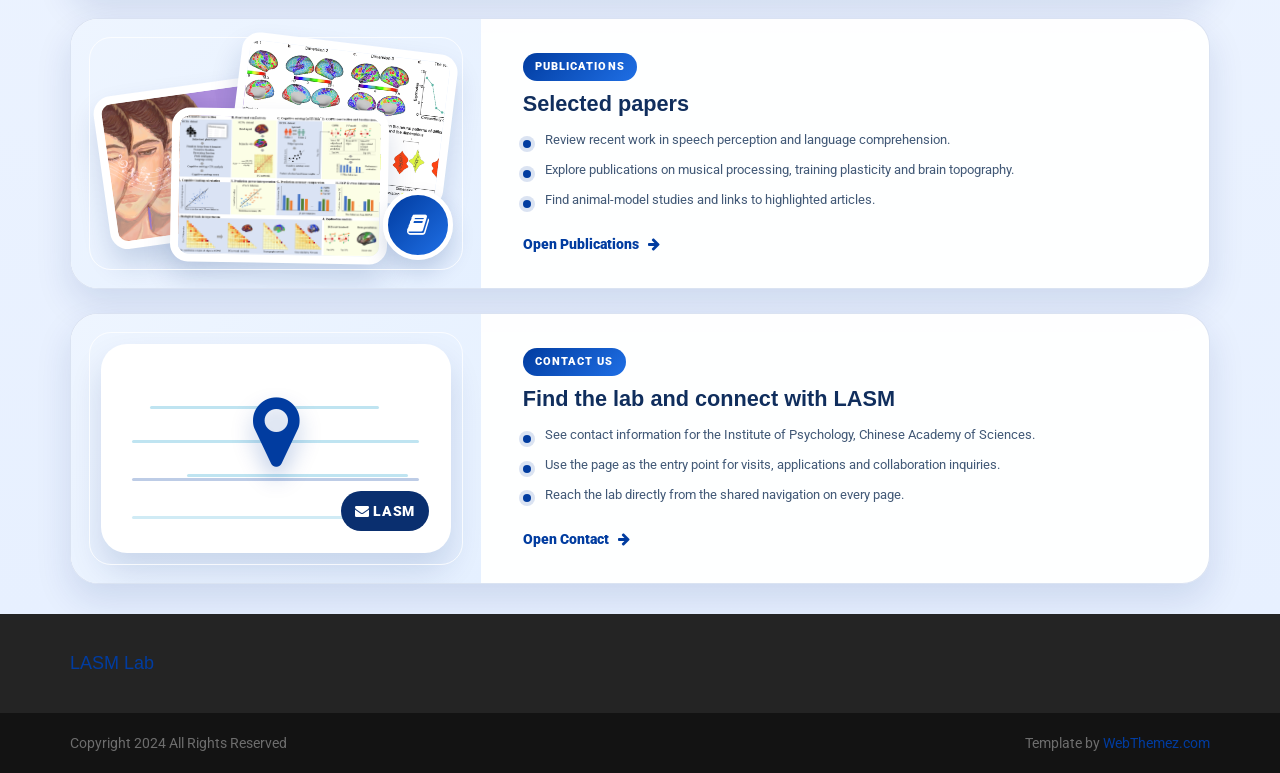
==== commit 68fb7fb7: "Update index.html" ====
--- a/index.html
+++ b/index.html
@@ -76,6 +76,16 @@
         </ol>
         <div class="carousel-inner">
             <div class="item active">
+                <a href="https://www.researchsquare.com/article/rs-9934100/v1" target="_blank">
+                    <img src="images/55b.png" alt="First slide" class="img-center" />
+                </a>
+                <div class="container">
+                    <div class="carousel-caption">
+                        <h1>Our new study focused on area 55b has been posted as a preprint. </h1>
+                    </div>
+                </div>
+            </div>
+            <div class="item">
                 <a href="https://doi.org/10.1371/journal.pbio.3003456" target="_blank">
                     <img src="images/Plosbiology_yiyang.png" alt="First slide" class="img-center" />
                 </a>
--- a/css/styles.css
+++ b/css/styles.css
@@ -2054,9 +2054,54 @@
     color: #013CA0;
 }
 
+
+/* Keep the home-page quick links as one horizontal row per destination. */
+.quick-links-section .subpage-directory {
+    grid-template-columns: 1fr;
+    gap: 24px;
+}
+
+.quick-links-section .subpage-row {
+    display: grid;
+    grid-template-columns: minmax(260px, 36%) 1fr;
+    min-height: 250px;
+    border-radius: 28px;
+}
+
+.quick-links-section .subpage-visual {
+    min-height: 250px;
+}
+
+.quick-links-section .subpage-copy {
+    justify-content: center;
+    padding: 34px 42px;
+}
+
+@media (max-width: 991px) {
+    .quick-links-section .subpage-row {
+        grid-template-columns: minmax(220px, 34%) 1fr;
+    }
+}
+
+@media (max-width: 767px) {
+    .quick-links-section .subpage-row {
+        grid-template-columns: minmax(140px, 38%) 1fr;
+        min-height: 0;
+    }
+
+    .quick-links-section .subpage-visual,
+    .quick-links-section .pi-visual img {
+        min-height: 210px;
+    }
+
+    .quick-links-section .subpage-copy {
+        padding: 24px 22px;
+    }
+}
+
 @media (max-width: 1199px) {
-    .subpage-directory {
-        grid-template-columns: repeat(2, minmax(220px, 1fr));
+    .quick-links-section .subpage-directory {
+        grid-template-columns: 1fr;
     }
 }
 
@@ -2107,7 +2152,7 @@
 }
 
 @media (max-width: 767px) {
-    .subpage-directory {
+    .quick-links-section .subpage-directory {
         grid-template-columns: 1fr;
     }
 
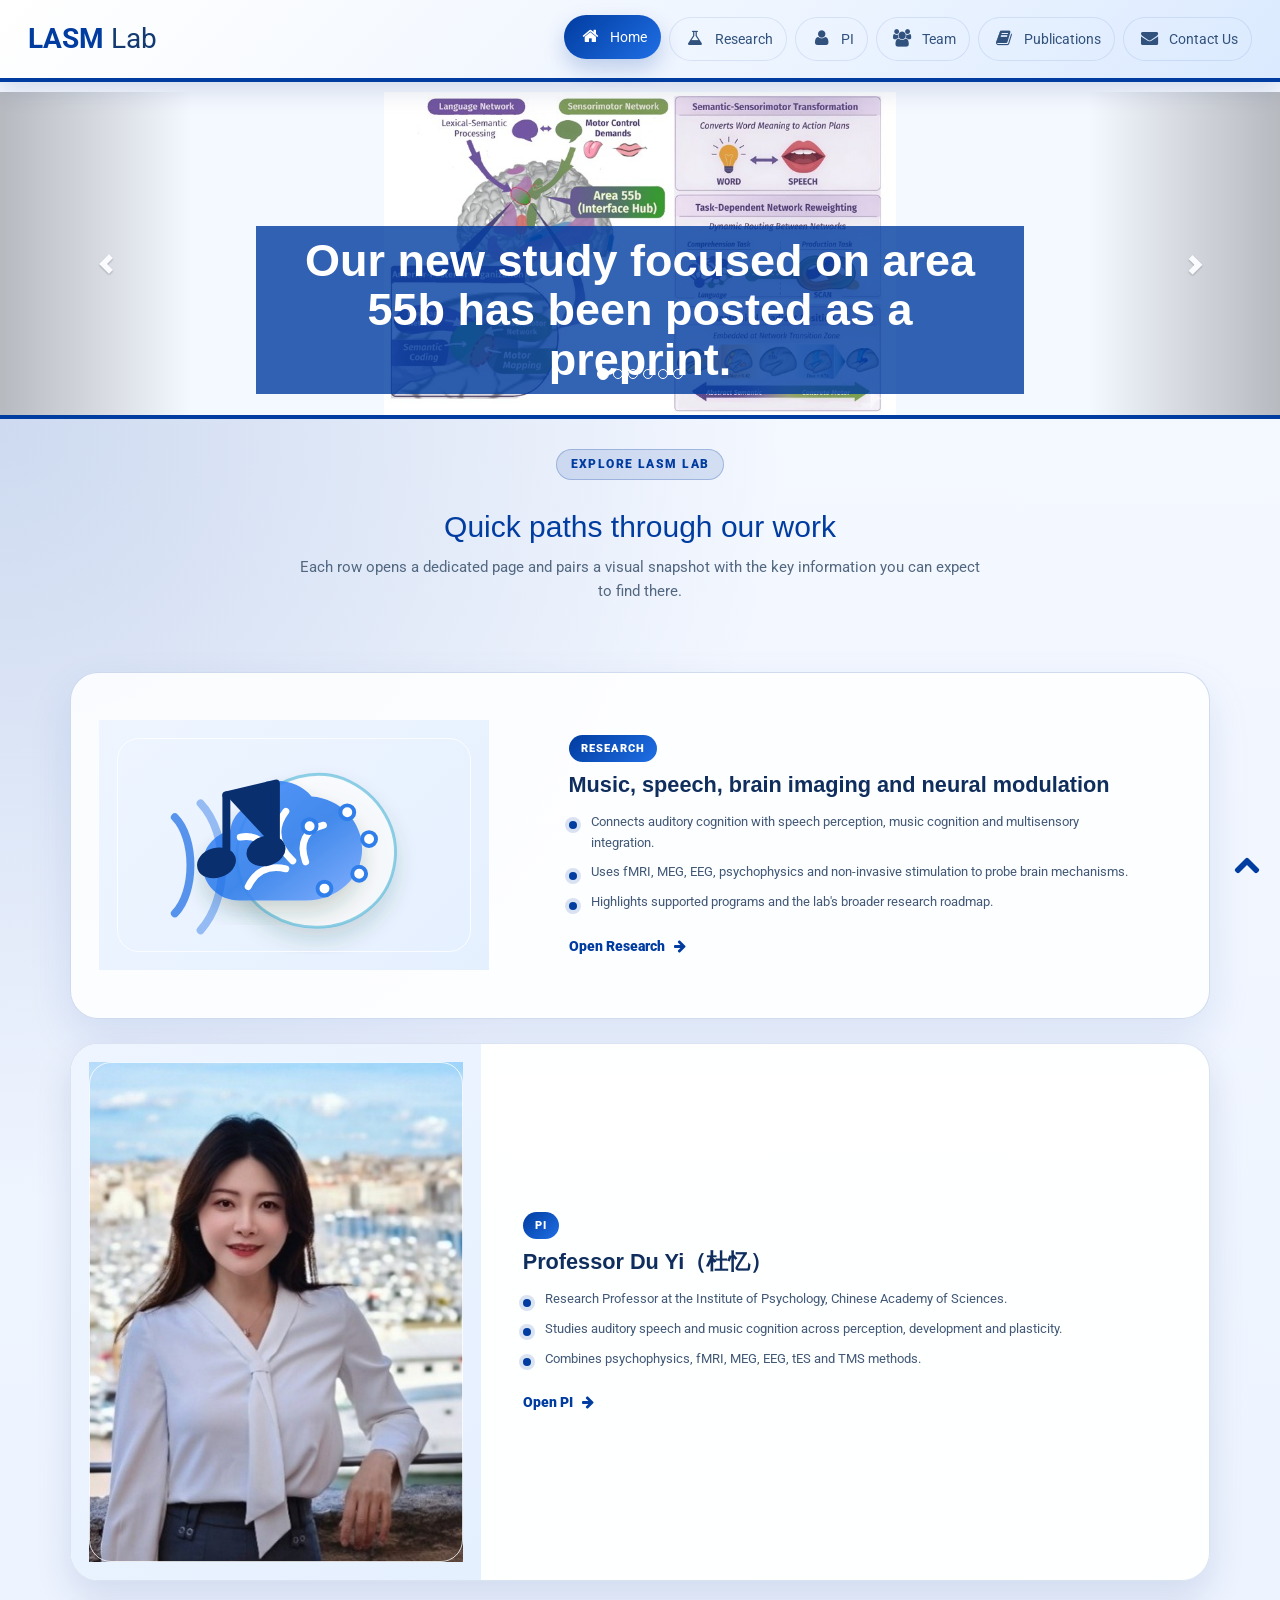
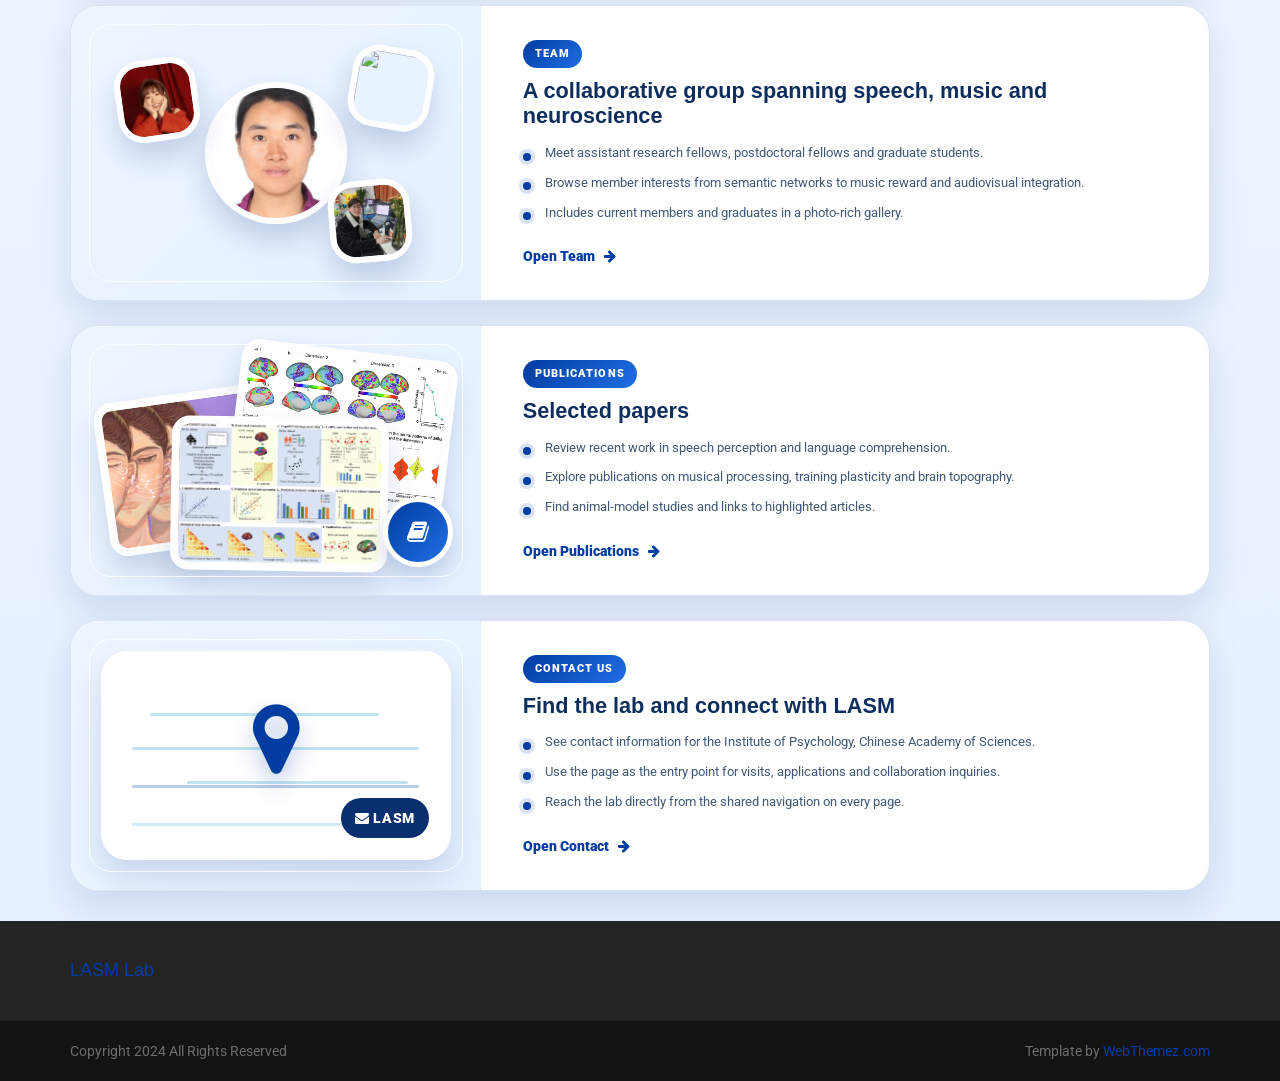
==== commit 5dc8f2e4: "Update index.html" ====
--- a/index.html
+++ b/index.html
@@ -77,7 +77,7 @@
         <div class="carousel-inner">
             <div class="item active">
                 <a href="https://www.researchsquare.com/article/rs-9934100/v1" target="_blank">
-                    <img src="images/55b.png" alt="First slide" class="img-center" />
+                    <img src="images/Area55b.jpg" alt="First slide" class="img-center" />
                 </a>
                 <div class="container">
                     <div class="carousel-caption">
@@ -87,7 +87,7 @@
             </div>
             <div class="item">
                 <a href="https://doi.org/10.1371/journal.pbio.3003456" target="_blank">
-                    <img src="images/Plosbiology_yiyang.png" alt="First slide" class="img-center" />
+                    <img src="images/Plosbiology_yiyang.png" alt="Second slide" class="img-center" />
                 </a>
                 <div class="container">
                     <div class="carousel-caption">
@@ -97,7 +97,7 @@
             </div>
             <div class="item">
                 <a href="https://doi.org/10.1371/journal.pbio.3003247" target="_blank">
-                    <img src="images/Plosbiology_zhanglei.png" alt="Second slide" class="img-center" />
+                    <img src="images/Plosbiology_zhanglei.png" alt="Third slide" class="img-center" />
                 </a>
                 <div class="container">
                     <div class="carousel-caption">
@@ -107,7 +107,7 @@
             </div>
             <div class="item">
                 <a href="https://doi.org/10.1016/j.neuroimage.2024.120804" target="_blank">
-                    <img src="images/guowei_neuroimage.jpg" alt="Third slide" class="img-center" />
+                    <img src="images/guowei_neuroimage.jpg" alt="Fourth slide" class="img-center" />
                 </a>
                 <div class="container">
                     <div class="carousel-caption">
@@ -117,7 +117,7 @@
             </div>
             <div class="item">
                 <a href="https://www.nature.com/articles/s42003-024-06630-7#Abs1" target="_blank">
-                    <img src="images/Wang_CB.png" alt="Fourth slide" class="img-center" />
+                    <img src="images/Wang_CB.png" alt="Fifth slide" class="img-center" />
                 </a>
                 <div class="container">
                     <div class="carousel-caption">
@@ -127,21 +127,11 @@
             </div>
             <div class="item">
                 <a href="https://psych.cas.cn/news/kyjz/202406/t20240612_7187549.html" target="_blank">
-                    <img src="images/Jin_NB.png" alt="Fifth slide" class="img-center" />
+                    <img src="images/Jin_NB.png" alt="Sixth slide" class="img-center" />
                 </a>
                 <div class="container">
                     <div class="carousel-caption">
                         <h1>Post Doc Jin Xinhu Published a paper in Neuroscience Bulletin</h1>
-                    </div>
-                </div>
-            </div>
-            <div class="item">
-                <a href="https://www.jneurosci.org/content/44/22/e2223232024" target="_blank">
-                    <img src="images/JN_wang.jpg" alt="Sixth slide" class="img-center" />
-                </a>
-                <div class="container">
-                    <div class="carousel-caption">
-                        <h1>Assistant Research Professor Wang Published a paper in Journal of Neuroscience</h1>
                     </div>
                 </div>
             </div>
